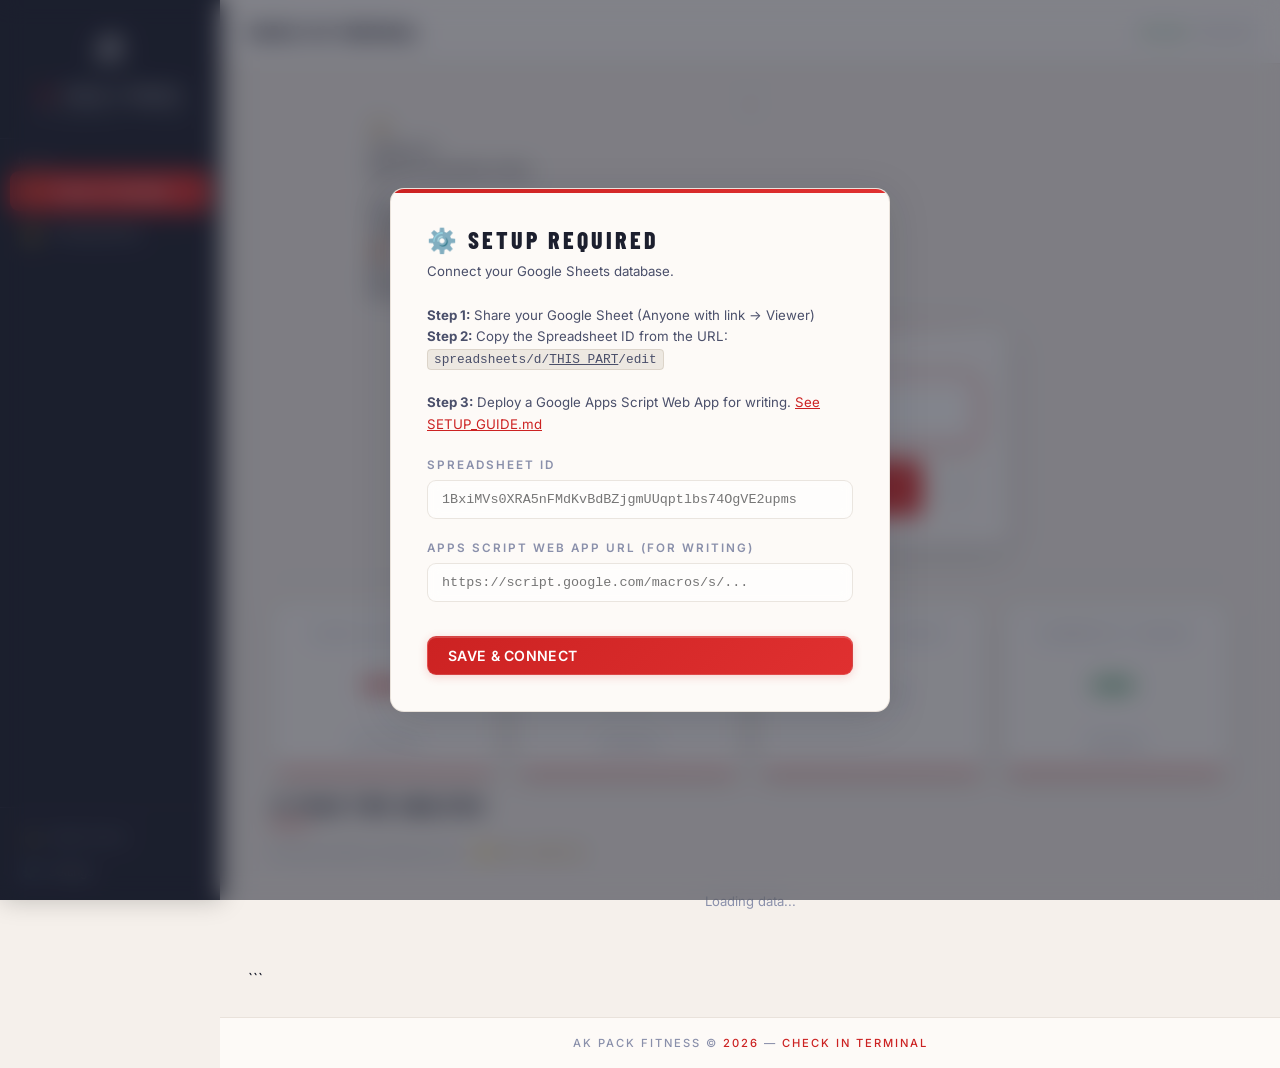
==== index.html @ e92b6dd5 "Update print statement from 'Hello' to 'Goodbye'" ====
<!DOCTYPE html>

<html lang="en">
<head>
  <meta charset="UTF-8"/>
  <meta name="viewport" content="width=device-width, initial-scale=1.0"/>
  <title>AK Pack Fitness — Check In</title>
  <link rel="stylesheet" href="style.css"/>
  <style>
    .terminal-wrap { display:flex; flex-direction:column; align-items:center; padding:8px 0 40px; }
    .input-card {
      background:var(--surface); border:1px solid var(--border);
      border-radius:14px; padding:28px 32px; width:100%; max-width:520px;
      box-shadow:var(--shadow-md); position:relative; overflow:hidden;
    }
    .input-card::before {
      content:''; position:absolute; top:0; left:0; right:0; height:2px;
      background:linear-gradient(90deg,var(--rose),var(--rose-bright),transparent);
    }
    .action-btn-wrap { display:flex; gap:10px; margin-top:16px; }
    /* Stats row */
    .stats-row { display:grid; grid-template-columns:repeat(auto-fit,minmax(160px,1fr)); gap:14px; width:100%; max-width:960px; margin-bottom:20px; }
    /* Graph section */
    .graph-section { width:100%; max-width:960px; }
    /* Countdown */
    .countdown-wrap { width:100%; max-width:520px; margin-top:12px; text-align:center; }
    .countdown-bar-track { height:3px; background:var(--surface-3); border-radius:99px; overflow:hidden; margin-top:6px; }
    .countdown-bar-fill { height:100%; background:linear-gradient(90deg,var(--rose),var(--rose-bright)); width:100%; transition:width 5s linear; border-radius:99px; }
  </style>
</head>
<body>

<!-- SIDEBAR -->

<aside class="sidebar">
  <div class="sidebar-logo" id="logoTapArea">
    <img src="logo.png" alt="AK Pack Fitness"/>
    <div class="sidebar-logo-name"><span>AK</span> PACK FITNESS</div>
    <div class="sidebar-logo-sub">ATTENDANCE SYSTEM</div>
  </div>
  <div class="sidebar-section">
    <div class="sidebar-section-label">Menu</div>
    <ul class="sidebar-nav">
      <li><a href="index.html" class="active"><span class="nav-icon">🏋️</span> Check In Terminal</a></li>
      <li id="navAdmin"   class="hidden"><a href="admin.html"><span class="nav-icon">📊</span> Attendance Monitor</a></li>
      <li id="navHistory" class="hidden"><a href="history.html"><span class="nav-icon">📋</span> History</a></li>
      <li><a href="workout.html"><span class="nav-icon">💪</span> Training Plans</a></li>
    </ul>
  </div>
  <div class="sidebar-footer">
    <button class="sidebar-footer-btn" onclick="openAdminLogin()"><span>🔒</span> Admin Access</button>
    <button class="sidebar-footer-btn" onclick="showConfigOverlay()"><span>⚙️</span> Settings</button>
  </div>
</aside>

<!-- ADMIN LOGIN OVERLAY -->

<div id="adminLoginOverlay" class="config-overlay hidden">
  <div class="config-box" style="max-width:380px">
    <div class="config-title">🔒 Admin Access</div>
    <p class="config-note">Enter the admin password to access monitor and history pages.</p>
    <input class="config-input" id="adminPasswordInput" type="password" placeholder="Enter password..."
      onkeydown="if(event.key==='Enter')checkAdminPassword()"/>
    <div id="adminLoginError" class="alert alert-danger hidden"><span class="alert-icon">✖</span> Incorrect password.</div>
    <div style="display:flex;gap:10px;margin-top:14px">
      <button class="btn btn-primary" style="flex:1" onclick="checkAdminPassword()">Enter</button>
      <button class="btn btn-secondary" onclick="closeAdminLogin()">Cancel</button>
    </div>
  </div>
</div>

<!-- MAIN -->

<div class="main-wrapper">
  <div class="topbar">
    <div class="topbar-title" id="topbarTitle">Check In Terminal</div>
    <div class="topbar-right">
      <span class="live-dot">LIVE</span>
      <span id="clockDisplay" style="font-size:0.8rem;color:var(--text-3);font-family:'DM Sans',sans-serif"></span>
    </div>
  </div>

  <main class="page-content">
    <div class="terminal-wrap">

```
  <!-- ── FLOATING CUBE BUTTONS ── -->
  <div class="cube-row" style="width:100%;max-width:760px">

    <!-- Check In Cube -->
    <div class="cube-btn active-checkin" id="cubeCheckin" onclick="setMode('checkin')">
      <span class="cube-btn-icon">🏋️</span>
      <div class="cube-btn-label">Check In</div>
      <div class="cube-btn-sub">Record member entry</div>
    </div>

    <!-- Live Count Cube -->
    <div class="cube-live">
      <div class="cube-live-number" id="liveCount">—</div>
      <div class="cube-live-label">Pack Inside</div>
      <div class="cube-live-sub" id="liveCountSub">Today's check-ins</div>
    </div>

    <!-- Exit Cube -->
    <div class="cube-btn" id="cubeExit" onclick="setMode('exit')">
      <span class="cube-btn-icon">🚪</span>
      <div class="cube-btn-label">Exit</div>
      <div class="cube-btn-sub">Record member exit</div>
    </div>

  </div>

  <!-- ── MEMBER ID INPUT ── -->
  <div class="input-card mt-24">
    <div class="form-group" style="margin-bottom:14px">
      <label class="form-label" id="inputLabel">Member ID — Check In</label>
      <input class="form-input" id="memberIdInput" type="text"
        placeholder="E.G. AK-001"
        autocomplete="off" autocorrect="off"
        autocapitalize="characters" spellcheck="false"/>
    </div>
    <div class="action-btn-wrap">
      <button class="btn btn-primary btn-block btn-lg" id="actionBtn">CHECK IN</button>
      <button class="btn btn-ghost" onclick="fullReset(true)" style="padding:12px 16px">✕</button>
    </div>
  </div>

  <!-- Loading -->
  <div id="loadingSpinner" class="hidden mt-16" style="width:100%;max-width:520px;text-align:center">
    <div class="spinner"></div>
    <p id="loadingText" style="font-size:0.78rem;color:var(--text-3);margin-top:4px;letter-spacing:2px;text-transform:uppercase">Searching...</p>
  </div>

  <!-- Messages -->
  <div id="terminalMessage" class="hidden" style="width:100%;max-width:520px;margin-top:12px"></div>

  <!-- Member result -->
  <div id="memberResult" class="hidden mt-16" style="width:100%;max-width:600px"></div>

  <!-- Countdown -->
  <div id="autoResetBar" class="countdown-wrap hidden">
    <p style="font-size:0.7rem;letter-spacing:2px;text-transform:uppercase;color:var(--text-3)">
      Resetting in <span id="countdownNum" style="font-weight:700;color:var(--text-2)">5</span>s ·
      <span style="text-decoration:underline;cursor:pointer;color:var(--rose-bright)" onclick="stopAutoReset()">Cancel</span>
    </p>
    <div class="countdown-bar-track"><div id="countdownBar" class="countdown-bar-fill"></div></div>
  </div>

  <!-- DIVIDER -->
  <div style="width:100%;max-width:960px;border-top:1px solid var(--border);margin:32px 0 24px"></div>

  <!-- ── TODAY'S STATS ROW ── -->
  <div class="stats-row">
    <div class="stat-counter">
      <div class="stat-counter-label">Check Ins Today</div>
      <div class="stat-counter-number" id="statCheckIns">—</div>
      <div class="stat-counter-sub">Total entries</div>
    </div>
    <div class="stat-counter">
      <div class="stat-counter-label">Exits Today</div>
      <div class="stat-counter-number" id="statExits" style="color:var(--blue);text-shadow:0 0 20px rgba(59,130,246,0.3)">—</div>
      <div class="stat-counter-sub">Total exits</div>
    </div>
    <div class="stat-counter">
      <div class="stat-counter-label">Peak Hour Today</div>
      <div class="stat-counter-number" id="statPeakHour" style="font-size:2rem;color:var(--yellow);text-shadow:0 0 20px rgba(245,158,11,0.3)">—</div>
      <div class="stat-counter-sub">Busiest time</div>
    </div>
    <div class="stat-counter">
      <div class="stat-counter-label">Currently Inside</div>
      <div class="stat-counter-number" id="statInside" style="color:var(--green);text-shadow:0 0 20px rgba(34,197,94,0.3)">—</div>
      <div class="stat-counter-sub">Estimated</div>
    </div>
  </div>

  <!-- ── PEAK TIME GRAPH ── -->
  <div class="graph-section">
    <div class="chart-container">
      <div class="chart-header">
        <div>
          <div class="section-title">⏱ Peak Time Analysis</div>
          <div class="section-divider"></div>
        </div>
        <div class="day-selector" id="daySelector"></div>
      </div>
      <div style="font-size:0.72rem;color:var(--text-3);margin-bottom:14px">
        Showing members inside per hour — <span style="color:var(--yellow)">🌟 Gold = peak hour</span>
      </div>
      <div class="chart-bars" id="chartBars">
        <div style="text-align:center;width:100%;padding:20px;color:var(--text-3);font-size:0.82rem">Loading data...</div>
      </div>
    </div>
  </div>

</div>
```

  </main>

  <footer class="site-footer">
    <p>AK PACK FITNESS © <span id="fyear"></span> — <span>CHECK IN TERMINAL</span></p>
  </footer>
</div>

<script src="script.js"></script>

<script>
document.getElementById('fyear').textContent = new Date().getFullYear();

// ── Clock ──
function updateClock() {
  document.getElementById('clockDisplay').textContent = nowTime();
}
setInterval(updateClock, 1000); updateClock();

// ── Mode ──
let currentMode = 'checkin';

function setMode(mode) {
  currentMode = mode;
  const ci = document.getElementById('cubeCheckin');
  const ex = document.getElementById('cubeExit');

  if (mode === 'checkin') {
    ci.className = 'cube-btn active-checkin';
    ex.className = 'cube-btn dimmed';
    document.getElementById('inputLabel').textContent  = 'Member ID — Check In';
    document.getElementById('actionBtn').textContent   = 'CHECK IN';
    document.getElementById('actionBtn').style.background = 'linear-gradient(135deg,var(--rose),var(--rose-bright))';
    document.getElementById('topbarTitle').textContent = 'Check In Terminal';
  } else {
    ex.className = 'cube-btn active-exit';
    ci.className = 'cube-btn dimmed';
    document.getElementById('inputLabel').textContent  = 'Member ID — Exit';
    document.getElementById('actionBtn').textContent   = '🚪 MARK EXIT';
    document.getElementById('actionBtn').style.background = 'linear-gradient(135deg,#3B0DAA,#6B3BF0)';
    document.getElementById('topbarTitle').textContent = 'Exit Terminal';
  }
  fullReset(false);
}

// ── Auto reset ──
let autoResetTimer=null, cdInterval=null;

function startAutoReset() {
  stopAutoReset();
  let secs=5;
  document.getElementById('autoResetBar').classList.remove('hidden');
  document.getElementById('countdownNum').textContent = secs;
  const bar = document.getElementById('countdownBar');
  bar.style.transition='none'; bar.style.width='100%';
  requestAnimationFrame(()=>requestAnimationFrame(()=>{
    bar.style.transition='width 5s linear'; bar.style.width='0%';
  }));
  cdInterval=setInterval(()=>{ secs--; document.getElementById('countdownNum').textContent=secs; },1000);
  autoResetTimer=setTimeout(()=>fullReset(true),5000);
}
function stopAutoReset() {
  clearTimeout(autoResetTimer); clearInterval(cdInterval);
  autoResetTimer=cdInterval=null;
  document.getElementById('autoResetBar').classList.add('hidden');
}
function fullReset(returnCheckin=true) {
  stopAutoReset(); clearResult();
  document.getElementById('memberIdInput').value='';
  document.getElementById('memberIdInput').focus();
  if (returnCheckin && currentMode!=='checkin') setMode('checkin');
}

// ── Exit handler ──
async function handleExitMember(rawId) {
  const id = rawId.trim();
  if (!id) { showTerminalMessage('Please enter a Member ID.','warning'); return; }
  showLoading(true);
  document.getElementById('loadingText').textContent='Recording exit...';
  clearResult();
  try {
    const row = await lookupMember(id);
    if (!row) { showLoading(false); showTerminalMessage(`Member ID "${id}" not found.`,'danger'); return; }
    const member = {
      memberID: row['MemberID']||row['Member ID']||id,
      name:     row['Name']||row['name']||'Unknown',
    };
    const exitTime = nowTime();
    try { await writeRow('Attendance',[today(),exitTime,member.memberID,member.name,'EXIT']); } catch(e){}
    showLoading(false);
    const el = document.getElementById('memberResult');
    el.innerHTML = `<div class="member-result">
      <div class="member-card" style="text-align:center">
        <div style="font-size:2.8rem;margin-bottom:10px">👋</div>
        <div class="member-card-name">${member.name.toUpperCase()}</div>
        <div class="member-card-id">ID: ${member.memberID}</div>
        <div style="display:inline-block;background:var(--blue-bg);border:1.5px solid var(--blue-border);border-radius:var(--radius-sm);padding:12px 28px;margin-bottom:14px">
          <div class="member-info-label">Exit Time</div>
          <div style="font-family:var(--font-display);font-size:2rem;letter-spacing:3px;color:var(--blue)">${exitTime}</div>
        </div>
        <div class="welcome-banner" style="background:var(--blue-bg);border-color:var(--blue-border)">
          <h2 style="color:var(--blue)">EXIT RECORDED — GREAT WORKOUT! 💪</h2>
        </div>
      </div>
    </div>`;
    el.classList.remove('hidden');
    startAutoReset();
    loadStats();
  } catch(err) {
    showLoading(false);
    showTerminalMessage(`Error: ${err.message}`,'danger');
  }
}

// ── Stats & Graph ──
let graphData = {}; // date -> hour -> count
let selectedDay = today();

async function loadStats() {
  try {
    const rows = await readSheet('Attendance');
    const todayStr = today();
    const todayRows = rows.filter(r=>(r['Date']||r['date']||'').trim()===todayStr);
    const checkIns = todayRows.filter(r=>(r['Status']||r['status']||'')!=='EXIT');
    const exits    = todayRows.filter(r=>(r['Status']||r['status']||'')==='EXIT');
    const inside   = Math.max(0, checkIns.length - exits.length);

    document.getElementById('liveCount').textContent    = checkIns.length;
    document.getElementById('liveCountSub').textContent = `Today's entries`;
    document.getElementById('statCheckIns').textContent = checkIns.length;
    document.getElementById('statExits').textContent    = exits.length;
    document.getElementById('statInside').textContent   = inside;

    // Build graph data for all dates
    graphData = {};
    rows.forEach(r => {
      const date   = (r['Date']||r['date']||'').trim();
      const timeStr= (r['Time']||r['time']||'').trim();
      const status = (r['Status']||r['status']||'').trim();
      if (!date || !timeStr) return;
      if (!graphData[date]) graphData[date]={};
      const hour = parseInt(timeStr.split(':')[0]);
      if (isNaN(hour)) return;
      if (!graphData[date][hour]) graphData[date][hour]=0;
      if (status !== 'EXIT') graphData[date][hour]++;
    });

    // Peak hour today
    const todayHours = graphData[todayStr]||{};
    const maxCount = Math.max(...Object.values(todayHours),0);
    const peakHour = Object.keys(todayHours).find(h=>todayHours[h]===maxCount);
    document.getElementById('statPeakHour').textContent = peakHour!=null ? `${peakHour}:00` : '—';

    buildDaySelector();
    renderGraph(selectedDay);
  } catch(e) { console.warn('Stats error:',e); }
}

function buildDaySelector() {
  const dates = Object.keys(graphData).sort().reverse().slice(0,7);
  if (!dates.includes(today())) dates.unshift(today());
  const uniqueDates = [...new Set(dates)].sort().reverse().slice(0,7);
  const sel = document.getElementById('daySelector');
  sel.innerHTML = uniqueDates.map(d => {
    const parts = d.split('/');
    const label = parts.length===3 ? `${parts[0]}/${parts[1]}` : d;
    return `<button class="day-pill ${d===selectedDay?'active':''}" onclick="selectDay('${d}')">${label}</button>`;
  }).join('');
}

function selectDay(date) {
  selectedDay = date;
  buildDaySelector();
  renderGraph(date);
}

function renderGraph(date) {
  const barsEl = document.getElementById('chartBars');
  const hours = graphData[date]||{};
  const allHours = Array.from({length:14},(_,i)=>i+6); // 6am-7pm
  const maxVal = Math.max(...allHours.map(h=>hours[h]||0),1);
  const peakVal= Math.max(...Object.values(hours),0);

  barsEl.innerHTML = allHours.map(h => {
    const val = hours[h]||0;
    const pct = Math.round((val/maxVal)*100);
    const isPeak = val===peakVal && val>0;
    const label = h<12?`${h}am`:h===12?'12pm':`${h-12}pm`;
    return `<div class="chart-bar-wrap">
      <div class="chart-bar-val">${val||''}</div>
      <div class="chart-bar ${isPeak?'peak':''}" style="height:${pct}%">
        <div class="chart-tooltip">${label}: ${val} member${val!==1?'s':''}</div>
        <div class="chart-bar-label">${label}</div>
      </div>
    </div>`;
  }).join('');
}

// ── Admin login ──
const ADMIN_PASSWORD='akpack2025';
let logoTaps=0, logoTimer;
document.getElementById('logoTapArea').addEventListener('click',()=>{
  logoTaps++; clearTimeout(logoTimer);
  logoTimer=setTimeout(()=>logoTaps=0,3000);
  if(logoTaps>=5){logoTaps=0;openAdminLogin();}
});
function openAdminLogin(){
  document.getElementById('adminLoginOverlay').classList.remove('hidden');
  document.getElementById('adminPasswordInput').value='';
  document.getElementById('adminLoginError').classList.add('hidden');
  setTimeout(()=>document.getElementById('adminPasswordInput').focus(),100);
}
function closeAdminLogin(){ document.getElementById('adminLoginOverlay').classList.add('hidden'); }
function checkAdminPassword(){
  if(document.getElementById('adminPasswordInput').value===ADMIN_PASSWORD){
    closeAdminLogin();
    document.getElementById('navAdmin').classList.remove('hidden');
    document.getElementById('navHistory').classList.remove('hidden');
    const ov=document.createElement('div');
    ov.className='config-overlay'; ov.id='adminMenuOverlay';
    ov.innerHTML=`<div class="config-box" style="max-width:360px">
      <div class="config-title" style="margin-bottom:18px">🐺 Admin Panel</div>
      <a href="admin.html" class="btn btn-primary btn-block" style="display:flex;text-decoration:none;margin-bottom:8px;padding:13px">📊 Attendance Monitor</a>
      <a href="history.html" class="btn btn-secondary btn-block" style="display:flex;text-decoration:none;margin-bottom:18px;padding:13px">📋 Attendance History</a>
      <button class="btn btn-ghost btn-block" onclick="document.getElementById('adminMenuOverlay').remove()">Close</button>
    </div>`;
    document.body.appendChild(ov);
  } else {
    document.getElementById('adminLoginError').classList.remove('hidden');
    document.getElementById('adminPasswordInput').value='';
    document.getElementById('adminPasswordInput').focus();
  }
}

// ── Init ──
document.addEventListener('DOMContentLoaded',()=>{
  if(!requireConfig()) return;
  const inp=document.getElementById('memberIdInput');
  inp.addEventListener('focus',stopAutoReset);
  inp.addEventListener('input',stopAutoReset);
  inp.addEventListener('keydown',e=>{if(e.key==='Enter')document.getElementById('actionBtn').click();});
  document.getElementById('actionBtn').addEventListener('click',()=>{
    if(!requireConfig()) return;
    const val=document.getElementById('memberIdInput').value;
    currentMode==='checkin'?handleCheckIn(val):handleExitMember(val);
  });
  document.getElementById('adminPasswordInput')?.addEventListener('keydown',e=>{if(e.key==='Enter')checkAdminPassword();});
  setTimeout(()=>inp.focus(),150);
  loadStats();
  setInterval(loadStats, 30000);
});
</script>

</body>
</html>
---- style.css ----
/* AK PACK FITNESS - PREMIUM v3.0 */
@import url('https://fonts.googleapis.com/css2?family=Bebas+Neue&family=Inter:wght@300;400;500;600;700&family=Barlow+Condensed:wght@600;700;800&display=swap');

:root {
  --rose: #CC2222;
  --rose-bright: #E03030;
  --rose-glow: rgba(204,34,34,0.18);
  --rose-glow-md: rgba(204,34,34,0.32);
  --rose-pale: #FDECEA;
  --bg: #F5F0EB;
  --bg-2: #EDE8E1;
  --bg-3: #E4DDD4;
  --surface: #FDFAF7;
  --surface-2: #F8F3EE;
  --navy: #1C1F2E;
  --navy-2: #242838;
  --navy-text: rgba(255,255,255,0.50);
  --navy-text-hov: rgba(255,255,255,0.92);
  --text: #1C1F2E;
  --text-2: #4A4F6A;
  --text-3: #8A90AB;
  --border: rgba(160,140,120,0.22);
  --border-md: rgba(160,140,120,0.40);
  --glass: rgba(255,255,255,0.62);
  --glass-hover: rgba(255,255,255,0.90);
  --glass-border: rgba(255,255,255,0.78);
  --green: #1E8449;
  --green-bg: #EAFAF1;
  --green-border: #A9DFBF;
  --yellow: #B7770D;
  --yellow-bg: #FEF9E7;
  --yellow-border: #FAD7A0;
  --red-status: #C0392B;
  --red-bg: #FDEDEC;
  --red-border: #F1948A;
  --blue: #1A6FA8;
  --blue-bg: #EBF5FB;
  --blue-border: #AED6F1;
  --pastel-blue: #D4E8F5;
  --pastel-green: #D4EFE1;
  --pastel-orange: #FAEBD4;
  --pastel-purple: #E8D8EF;
  --pastel-pink: #FAD8D6;
  --pastel-teal: #CBF0E8;
  --font-display: 'Bebas Neue', sans-serif;
  --font-heading: 'Barlow Condensed', sans-serif;
  --font-body: 'Inter', sans-serif;
  --sidebar-width: 220px;
  --topbar-height: 64px;
  --radius: 14px;
  --radius-sm: 9px;
  --shadow: 0 2px 8px rgba(28,31,46,0.07), 0 8px 24px rgba(28,31,46,0.05);
  --shadow-md: 0 4px 20px rgba(28,31,46,0.11), 0 12px 32px rgba(28,31,46,0.07);
  --shadow-lg: 0 8px 40px rgba(28,31,46,0.15);
}

*, *::before, *::after { margin:0; padding:0; box-sizing:border-box; }
html { scroll-behavior:smooth; }
body {
  background: var(--bg);
  color: var(--text);
  font-family: var(--font-body);
  min-height: 100vh;
  display: flex;
  -webkit-font-smoothing: antialiased;
}
::-webkit-scrollbar { width:5px; }
::-webkit-scrollbar-track { background:transparent; }
::-webkit-scrollbar-thumb { background:var(--bg-3); border-radius:99px; }

/* === SIDEBAR === */
.sidebar {
  width: var(--sidebar-width);
  min-height: 100vh;
  background: var(--navy);
  display: flex;
  flex-direction: column;
  position: fixed;
  top:0; left:0; bottom:0;
  z-index: 200;
  box-shadow: 2px 0 24px rgba(0,0,0,0.22);
}
.sidebar-logo {
  padding: 22px 16px 18px;
  border-bottom: 1px solid rgba(255,255,255,0.07);
  display: flex;
  flex-direction: column;
  align-items: center;
  gap: 8px;
}
.sidebar-logo img {
  width: 58px; height: 58px;
  object-fit: contain;
  filter: brightness(10);
}
.sidebar-logo-name {
  font-family: var(--font-display);
  font-size: 1.05rem;
  letter-spacing: 4px;
  color: #fff;
  text-align: center;
  line-height: 1;
}
.sidebar-logo-name span { color: var(--rose-bright); }
.sidebar-logo-sub {
  font-size: 0.58rem;
  letter-spacing: 3px;
  text-transform: uppercase;
  color: var(--navy-text);
  text-align: center;
  margin-top: -4px;
}
.sidebar-section { padding: 16px 10px 0; flex: 1; }
.sidebar-section-label {
  font-size: 0.58rem; font-weight: 700;
  letter-spacing: 3px; text-transform: uppercase;
  color: var(--navy-text); padding: 0 8px;
  margin-bottom: 5px; opacity: 0.45;
}
.sidebar-nav { list-style:none; display:flex; flex-direction:column; gap:2px; }
.sidebar-nav a {
  display: flex; align-items: center; gap: 10px;
  padding: 10px 12px; border-radius: var(--radius-sm);
  text-decoration: none; font-size: 0.83rem; font-weight: 500;
  color: var(--navy-text); transition: all 0.2s ease;
}
.sidebar-nav a:hover { background: rgba(255,255,255,0.07); color: var(--navy-text-hov); }
.sidebar-nav a.active {
  background: linear-gradient(135deg, var(--rose), var(--rose-bright));
  color: #fff; font-weight: 600;
  box-shadow: 0 4px 14px var(--rose-glow-md);
}
.nav-icon { font-size:1rem; width:20px; text-align:center; flex-shrink:0; }
.sidebar-footer {
  padding: 12px 10px;
  border-top: 1px solid rgba(255,255,255,0.07);
  display: flex; flex-direction: column; gap: 2px;
}
.sidebar-footer-btn {
  display: flex; align-items: center; gap: 10px;
  padding: 9px 12px; border-radius: var(--radius-sm);
  font-size: 0.79rem; font-weight: 500;
  color: var(--navy-text); cursor: pointer;
  background: none; border: none; width: 100%;
  transition: all 0.2s; text-align: left;
}
.sidebar-footer-btn:hover { background: rgba(255,255,255,0.07); color: var(--navy-text-hov); }

/* === MAIN LAYOUT === */
.main-wrapper {
  margin-left: var(--sidebar-width);
  flex: 1; display: flex; flex-direction: column; min-height: 100vh;
}
.topbar {
  height: var(--topbar-height);
  background: var(--surface);
  border-bottom: 1px solid var(--border);
  display: flex; align-items: center; justify-content: space-between;
  padding: 0 28px; position: sticky; top:0; z-index:100;
  box-shadow: 0 2px 12px rgba(28,31,46,0.05);
}
.topbar-title {
  font-family: var(--font-heading); font-size: 1.2rem;
  font-weight: 800; letter-spacing: 2px; text-transform: uppercase; color: var(--text);
}
.topbar-right { display:flex; align-items:center; gap:10px; }
.topbar-badge {
  background: linear-gradient(135deg, var(--rose), var(--rose-bright));
  color: #fff; font-size: 0.7rem; font-weight: 700;
  padding: 4px 12px; border-radius: 99px; letter-spacing: 1px;
  box-shadow: 0 2px 8px var(--rose-glow-md);
}
.page-content { flex:1; padding:28px; animation:pageIn 0.35s ease; }
@keyframes pageIn { from{opacity:0;transform:translateY(14px)} to{opacity:1;transform:translateY(0)} }

/* === CARDS === */
.card {
  background: var(--surface); border: 1px solid var(--border);
  border-radius: var(--radius); padding: 24px; box-shadow: var(--shadow);
}
.stat-card {
  background: var(--surface); border: 1px solid var(--border);
  border-radius: var(--radius); padding: 22px 24px; box-shadow: var(--shadow);
  display: flex; flex-direction: column; gap: 6px;
  transition: box-shadow 0.2s, transform 0.2s;
}
.stat-card:hover { box-shadow: var(--shadow-md); transform: translateY(-2px); }
.stat-card-label { font-size:0.7rem; font-weight:600; letter-spacing:2px; text-transform:uppercase; color:var(--text-3); }
.stat-card-value { font-family:var(--font-display); font-size:2.8rem; letter-spacing:2px; color:var(--rose); line-height:1; }
.stat-card-sub { font-size:0.76rem; color:var(--text-3); }

/* === ATTENDANCE PASTEL CARDS === */
.attendance-grid {
  display: grid;
  grid-template-columns: repeat(auto-fill, minmax(230px,1fr));
  gap: 14px;
}
.att-card {
  border-radius: var(--radius); padding: 16px 18px; cursor: pointer;
  border: 1.5px solid transparent; transition: all 0.22s ease;
}
.attendance-grid:hover .att-card { opacity:0.60; transform:scale(0.98); }
.attendance-grid:hover .att-card:hover {
  opacity:1; transform:translateY(-4px) scale(1.02); box-shadow:var(--shadow-md);
}
.att-card:nth-child(6n+1){background:var(--pastel-blue);  border-color:#B8D8EE;}
.att-card:nth-child(6n+2){background:var(--pastel-green); border-color:#A8DFBE;}
.att-card:nth-child(6n+3){background:var(--pastel-orange);border-color:#F0D0A8;}
.att-card:nth-child(6n+4){background:var(--pastel-purple);border-color:#D4BADF;}
.att-card:nth-child(6n+5){background:var(--pastel-pink);  border-color:#F0B8B4;}
.att-card:nth-child(6n+6){background:var(--pastel-teal);  border-color:#9EE0D0;}
.att-card-time{font-size:0.7rem;font-weight:600;color:var(--text-2);margin-bottom:6px;display:flex;align-items:center;gap:5px;}
.att-card-name{font-family:var(--font-heading);font-size:1.1rem;font-weight:700;letter-spacing:1px;color:var(--text);margin-bottom:3px;}
.att-card-id{font-size:0.74rem;color:var(--text-2);font-family:'Courier New',monospace;margin-bottom:10px;}
.att-card-footer{display:flex;align-items:center;justify-content:space-between;}

/* === MODAL === */
.modal-overlay {
  position:fixed; inset:0; background:rgba(28,31,46,0.55);
  backdrop-filter:blur(10px); z-index:500;
  display:flex; align-items:center; justify-content:center; padding:20px;
  animation:fadeOverlay 0.2s ease;
}
@keyframes fadeOverlay{from{opacity:0}to{opacity:1}}
.modal-box {
  background:var(--surface); border-radius:var(--radius);
  box-shadow:var(--shadow-lg); width:100%; max-width:520px;
  overflow:hidden; border:1px solid var(--border);
  animation:slideModal 0.28s cubic-bezier(0.34,1.4,0.64,1);
}
@keyframes slideModal{
  from{opacity:0;transform:translateY(24px) scale(0.96)}
  to{opacity:1;transform:translateY(0) scale(1)}
}
.modal-header {
  padding:20px 24px 16px; border-bottom:1px solid var(--border);
  display:flex; align-items:center; justify-content:space-between;
  background:linear-gradient(135deg,var(--surface),var(--surface-2));
}
.modal-title{font-family:var(--font-heading);font-size:1.15rem;font-weight:800;letter-spacing:2px;text-transform:uppercase;color:var(--text);}
.modal-close{width:32px;height:32px;border-radius:50%;border:none;background:var(--bg-2);color:var(--text-2);font-size:1rem;cursor:pointer;display:flex;align-items:center;justify-content:center;transition:all 0.18s;}
.modal-close:hover{background:var(--rose-pale);color:var(--rose);transform:rotate(90deg);}
.modal-body{padding:24px;}
.modal-member-name{font-family:var(--font-display);font-size:2.2rem;letter-spacing:3px;color:var(--text);margin-bottom:4px;}
.modal-member-id{font-family:'Courier New',monospace;font-size:0.85rem;color:var(--rose);margin-bottom:20px;}
.modal-info-grid{display:grid;grid-template-columns:1fr 1fr;gap:14px;margin-bottom:20px;}
.modal-info-label{font-size:0.66rem;font-weight:600;letter-spacing:2px;text-transform:uppercase;color:var(--text-3);margin-bottom:3px;}
.modal-info-value{font-size:0.93rem;font-weight:600;color:var(--text);}
.modal-footer{padding:14px 24px;border-top:1px solid var(--border);background:var(--surface-2);display:flex;justify-content:flex-end;gap:8px;}

/* === PREMIUM GLASS BUTTONS === */
.btn {
  font-family: var(--font-body); font-size: 0.88rem; font-weight: 600;
  border: none; border-radius: var(--radius-sm); padding: 10px 20px;
  cursor: pointer; transition: all 0.22s cubic-bezier(0.34,1.2,0.64,1);
  display: inline-flex; align-items: center; gap: 6px;
  position: relative; overflow: hidden; letter-spacing: 0.3px;
}
/* Shimmer sweep */
.btn::after {
  content:''; position:absolute; top:0; left:-120%; width:55%; height:100%;
  background:linear-gradient(90deg,transparent,rgba(255,255,255,0.30),transparent);
  transform:skewX(-20deg); transition:left 0.5s ease; pointer-events:none;
}
.btn:hover::after { left:160%; }

.btn-primary {
  background: linear-gradient(135deg, var(--rose), var(--rose-bright));
  color: #fff;
  box-shadow: 0 2px 10px var(--rose-glow), 0 1px 0 rgba(255,255,255,0.18) inset;
  border: 1px solid rgba(255,255,255,0.15);
}
.btn-primary:hover {
  box-shadow: 0 6px 24px var(--rose-glow-md), 0 1px 0 rgba(255,255,255,0.22) inset;
  transform: translateY(-2px) scale(1.01);
}
.btn-primary:active { transform:translateY(0) scale(0.99); }

.btn-secondary {
  background: var(--glass); color: var(--text-2);
  border: 1px solid var(--glass-border);
  box-shadow: 0 2px 8px rgba(28,31,46,0.07), 0 1px 0 rgba(255,255,255,0.85) inset;
  backdrop-filter: blur(8px);
}
.btn-secondary:hover {
  background: var(--glass-hover); color: var(--text);
  box-shadow: 0 6px 20px rgba(28,31,46,0.11), 0 1px 0 rgba(255,255,255,0.95) inset;
  transform: translateY(-2px);
}
.btn-ghost { background:transparent; color:var(--text-3); border:1px solid var(--border-md); }
.btn-ghost:hover { background:var(--bg-2); color:var(--text); }
.btn-danger {
  background: linear-gradient(135deg,#B03020,#D03828); color:#fff;
  box-shadow:0 2px 10px rgba(192,57,43,0.25);
}
.btn-danger:hover { box-shadow:0 6px 20px rgba(192,57,43,0.38); transform:translateY(-2px); }

.btn-block { width:100%; justify-content:center; }
.btn-lg { font-family:var(--font-heading); font-size:1.15rem; font-weight:700; letter-spacing:4px; text-transform:uppercase; padding:16px 32px; }
.btn-xl { font-family:var(--font-heading); font-size:1.45rem; font-weight:700; letter-spacing:5px; text-transform:uppercase; padding:20px 44px; }

/* Sibling dimming */
.btn-group { display:flex; gap:10px; flex-wrap:wrap; }
.btn-group:hover .btn { opacity:0.45; filter:saturate(0.4); }
.btn-group:hover .btn:hover { opacity:1; filter:saturate(1); }

/* === FORM INPUTS === */
.form-group { margin-bottom:18px; }
.form-label { display:block; font-size:0.73rem; font-weight:600; letter-spacing:2px; text-transform:uppercase; color:var(--text-3); margin-bottom:8px; }
.form-input {
  width:100%; background:var(--glass); border:1.5px solid var(--border-md);
  border-radius:var(--radius-sm); color:var(--text);
  font-family:var(--font-heading); font-size:1.6rem; font-weight:700;
  letter-spacing:6px; padding:18px 20px; outline:none;
  text-transform:uppercase; backdrop-filter:blur(8px);
  box-shadow:0 2px 6px rgba(28,31,46,0.05),0 1px 0 rgba(255,255,255,0.8) inset;
  transition:all 0.22s;
}
.form-input::placeholder { color:var(--text-3); font-size:1.1rem; letter-spacing:4px; font-weight:400; }
.form-input:focus {
  border-color:var(--rose); background:rgba(255,255,255,0.88);
  box-shadow:0 0 0 3px var(--rose-glow),0 4px 16px var(--rose-glow),0 1px 0 rgba(255,255,255,0.9) inset;
}
.form-input-sm {
  width:100%; background:var(--glass); border:1.5px solid var(--border);
  border-radius:var(--radius-sm); color:var(--text); font-family:var(--font-body);
  font-size:0.88rem; padding:10px 14px; outline:none; transition:all 0.2s;
  backdrop-filter:blur(6px);
}
.form-input-sm:focus { border-color:var(--rose); box-shadow:0 0 0 2px var(--rose-glow); background:rgba(255,255,255,0.88); }
select.form-input-sm { cursor:pointer; }

/* === STATUS PILLS === */
.pill { display:inline-flex; align-items:center; gap:5px; font-size:0.7rem; font-weight:600; letter-spacing:1px; text-transform:uppercase; padding:4px 10px; border-radius:99px; }
.pill::before { content:''; width:6px; height:6px; border-radius:50%; flex-shrink:0; }
.pill-active  { background:var(--green-bg);  color:var(--green);      border:1px solid var(--green-border); }
.pill-active::before  { background:var(--green); animation:dotPulse 2s infinite; }
.pill-warning { background:var(--yellow-bg); color:var(--yellow);     border:1px solid var(--yellow-border); }
.pill-warning::before { background:var(--yellow); }
.pill-expired { background:var(--red-bg);    color:var(--red-status); border:1px solid var(--red-border); }
.pill-expired::before { background:var(--red-status); }
.pill-exit    { background:var(--blue-bg);   color:var(--blue);       border:1px solid var(--blue-border); }
.pill-exit::before    { background:var(--blue); }
@keyframes dotPulse { 0%,100%{opacity:1} 50%{opacity:0.35} }

/* === ALERTS === */
.alert { border-radius:var(--radius-sm); padding:13px 16px; margin:13px 0; font-size:0.87rem; font-weight:500; display:flex; align-items:center; gap:10px; animation:slideDown 0.25s ease; }
.alert-icon { font-size:1.1rem; flex-shrink:0; }
.alert-success { background:var(--green-bg);  color:var(--green);      border:1px solid var(--green-border); }
.alert-warning { background:var(--yellow-bg); color:var(--yellow);     border:1px solid var(--yellow-border); }
.alert-danger  { background:var(--red-bg);    color:var(--red-status); border:1px solid var(--red-border); }
.alert-info    { background:var(--blue-bg);   color:var(--blue);       border:1px solid var(--blue-border); }
@keyframes slideDown { from{opacity:0;transform:translateY(-8px)} to{opacity:1;transform:translateY(0)} }

/* === MEMBER CARD === */
.member-result { animation:fadeInUp 0.38s cubic-bezier(0.34,1.2,0.64,1); }
@keyframes fadeInUp { from{opacity:0;transform:translateY(18px)} to{opacity:1;transform:translateY(0)} }
.member-card {
  background:linear-gradient(145deg,var(--surface),var(--surface-2));
  border:1.5px solid var(--border); border-radius:var(--radius);
  padding:28px 32px; box-shadow:var(--shadow-md); position:relative; overflow:hidden;
}
.member-card::after { content:''; position:absolute; top:0; left:0; right:0; height:4px; border-radius:var(--radius) var(--radius) 0 0; }
.member-card.status-active  { border-color:var(--green-border); }
.member-card.status-active::after  { background:linear-gradient(90deg,var(--green),#86EFAC); }
.member-card.status-warning { border-color:var(--yellow-border); }
.member-card.status-warning::after { background:linear-gradient(90deg,var(--yellow),#FDE68A); }
.member-card.status-expired { border-color:var(--red-border); }
.member-card.status-expired::after { background:linear-gradient(90deg,var(--rose),#FCA5A5); }
.member-card-name { font-family:var(--font-display); font-size:clamp(2rem,5vw,3rem); letter-spacing:3px; color:var(--text); line-height:1; margin-bottom:4px; }
.member-card-id { font-family:'Courier New',monospace; font-size:0.84rem; color:var(--rose); letter-spacing:2px; margin-bottom:20px; }
.member-info-grid { display:grid; grid-template-columns:repeat(auto-fit,minmax(150px,1fr)); gap:14px; margin:16px 0; }
.member-info-label { font-size:0.66rem; font-weight:600; letter-spacing:2px; text-transform:uppercase; color:var(--text-3); margin-bottom:3px; }
.member-info-value { font-size:0.93rem; font-weight:600; color:var(--text); }
.days-remaining { font-family:var(--font-display); font-size:2.5rem; line-height:1; }
.days-remaining.green  { color:var(--green); }
.days-remaining.yellow { color:var(--yellow); }
.days-remaining.red    { color:var(--red-status); }
.welcome-banner { text-align:center; padding:16px 20px; margin-top:16px; background:var(--green-bg); border:1.5px solid var(--green-border); border-radius:var(--radius-sm); animation:bannerPop 0.45s cubic-bezier(0.34,1.56,0.64,1); }
.welcome-banner h2 { font-family:var(--font-heading); font-size:clamp(1rem,3vw,1.5rem); font-weight:800; letter-spacing:4px; color:var(--green); text-transform:uppercase; }
@keyframes bannerPop { 0%{opacity:0;transform:scale(0.92)} 60%{transform:scale(1.03)} 100%{opacity:1;transform:scale(1)} }

/* === WORKOUT SCHEDULE TABLE === */
.workout-table-wrap { overflow-x:auto; border-radius:var(--radius-sm); border:1px solid var(--border); }
.workout-table { width:100%; border-collapse:collapse; font-size:0.88rem; }
.workout-table thead tr { background:linear-gradient(135deg,var(--navy),var(--navy-2)); }
.workout-table th {
  padding:14px 16px; text-align:left;
  font-family:var(--font-heading); font-size:0.78rem; font-weight:700;
  letter-spacing:3px; text-transform:uppercase; color:rgba(255,255,255,0.75);
  border-bottom:2px solid var(--rose); white-space:nowrap;
}
.workout-table td { padding:13px 16px; border-bottom:1px solid var(--border); color:var(--text-2); vertical-align:middle; }
.workout-table tr:last-child td { border-bottom:none; }
.workout-table tbody tr { transition:background 0.18s; }
.workout-table tbody tr:hover td { background:var(--bg-2); color:var(--text); }
.workout-table .day-cell { font-family:var(--font-heading); font-size:1rem; font-weight:700; letter-spacing:1px; color:var(--text); }
.workout-table .exercise-cell { font-weight:600; color:var(--text); }
.workout-table .sets-cell { font-family:var(--font-heading); font-size:1rem; font-weight:700; color:var(--rose); letter-spacing:1px; text-align:center; }
.workout-table .muscle-pill { display:inline-block; padding:3px 9px; border-radius:99px; font-size:0.68rem; font-weight:600; letter-spacing:1px; text-transform:uppercase; background:var(--blue-bg); color:var(--blue); border:1px solid var(--blue-border); }
.workout-table .notes-cell { font-size:0.82rem; color:var(--text-3); font-style:italic; }
.day-header-row td { background:linear-gradient(90deg,var(--rose-pale),transparent); font-family:var(--font-heading); font-size:0.95rem; font-weight:800; letter-spacing:3px; text-transform:uppercase; color:var(--rose); padding:10px 16px; border-bottom:1px solid var(--red-border); }
.plan-badge { display:inline-flex; align-items:center; gap:6px; padding:6px 14px; border-radius:99px; font-family:var(--font-heading); font-size:0.82rem; font-weight:700; letter-spacing:2px; text-transform:uppercase; }
.plan-beginner    { background:#D4EFE1; color:#1E8449; border:1px solid #A9DFBF; }
.plan-intermediate{ background:#FEF9E7; color:#B7770D; border:1px solid #FAD7A0; }
.plan-advanced    { background:#FDEDEC; color:#C0392B; border:1px solid #F1948A; }
.plan-custom      { background:var(--blue-bg); color:var(--blue); border:1px solid var(--blue-border); }

/* === STAT COUNTER === */
.stat-counter { background:var(--surface); border:1px solid var(--border); border-radius:var(--radius); padding:24px; box-shadow:var(--shadow); text-align:center; position:relative; overflow:hidden; }
.stat-counter::after { content:''; position:absolute; bottom:0; left:0; right:0; height:3px; background:linear-gradient(90deg,var(--rose),var(--rose-bright)); border-radius:0 0 var(--radius) var(--radius); }
.stat-counter-label { font-size:0.7rem; font-weight:600; letter-spacing:3px; text-transform:uppercase; color:var(--text-3); margin-bottom:8px; }
.stat-counter-number { font-family:var(--font-display); font-size:clamp(3rem,8vw,5rem); letter-spacing:4px; color:var(--rose); line-height:1; }
.stat-counter-sub { font-size:0.74rem; color:var(--text-3); margin-top:6px; }

/* === SEARCH BAR === */
.search-bar { display:flex; gap:10px; margin-bottom:20px; flex-wrap:wrap; }
.search-bar input, .search-bar select { background:var(--glass); border:1.5px solid var(--border); border-radius:var(--radius-sm); color:var(--text); font-family:var(--font-body); font-size:0.87rem; padding:9px 14px; outline:none; transition:all 0.2s; flex:1; min-width:140px; backdrop-filter:blur(6px); }
.search-bar input:focus, .search-bar select:focus { border-color:var(--rose); box-shadow:0 0 0 2px var(--rose-glow); background:rgba(255,255,255,0.88); }

/* === SECTION TITLE === */
.section-title { font-family:var(--font-heading); font-size:1.25rem; font-weight:800; letter-spacing:2px; text-transform:uppercase; color:var(--text); margin-bottom:4px; }
.section-divider { width:40px; height:3px; background:linear-gradient(90deg,var(--rose),var(--rose-bright)); border-radius:99px; margin-bottom:20px; }

/* === LIVE DOT / SPINNER === */
.live-dot { display:inline-flex; align-items:center; gap:6px; font-size:0.68rem; font-weight:700; letter-spacing:2px; text-transform:uppercase; color:var(--green); }
.live-dot::before { content:''; width:7px; height:7px; background:var(--green); border-radius:50%; animation:livePulse 1.5s ease infinite; }
@keyframes livePulse { 0%,100%{box-shadow:0 0 0 0 rgba(30,132,73,0.5)} 50%{box-shadow:0 0 0 5px rgba(30,132,73,0)} }
.spinner { width:36px; height:36px; border:3px solid var(--border); border-top-color:var(--rose); border-radius:50%; animation:spin 0.75s linear infinite; margin:20px auto; }
@keyframes spin { to{transform:rotate(360deg)} }

/* === CONFIG OVERLAY === */
.config-overlay { position:fixed; inset:0; background:rgba(28,31,46,0.55); backdrop-filter:blur(12px); z-index:999; display:flex; align-items:center; justify-content:center; padding:20px; }
.config-box { background:var(--surface); border:1px solid var(--border); border-radius:var(--radius); box-shadow:var(--shadow-lg); padding:36px; max-width:500px; width:100%; position:relative; overflow:hidden; }
.config-box::before { content:''; position:absolute; top:0; left:0; right:0; height:4px; background:linear-gradient(90deg,var(--rose),var(--rose-bright)); }
.config-title { font-family:var(--font-heading); font-size:1.5rem; font-weight:800; letter-spacing:3px; text-transform:uppercase; color:var(--text); margin-bottom:6px; }
.config-note { font-size:0.83rem; color:var(--text-2); line-height:1.65; margin-bottom:22px; }
.config-note a { color:var(--rose); }
.config-note code { background:var(--bg-2); border:1px solid var(--border); border-radius:4px; padding:2px 6px; font-size:0.78rem; }
.config-input { width:100%; background:var(--glass); border:1.5px solid var(--border); border-radius:var(--radius-sm); color:var(--text); font-family:'Courier New',monospace; font-size:0.84rem; padding:11px 14px; outline:none; margin-bottom:10px; transition:all 0.2s; backdrop-filter:blur(6px); }
.config-input:focus { border-color:var(--rose); box-shadow:0 0 0 2px var(--rose-glow); background:rgba(255,255,255,0.9); }

/* === FOOTER / UTILITIES === */
.site-footer { text-align:center; padding:18px 28px; border-top:1px solid var(--border); background:var(--surface); margin-top:auto; }
.site-footer p { font-size:0.7rem; font-weight:500; letter-spacing:2px; text-transform:uppercase; color:var(--text-3); }
.site-footer span { color:var(--rose); }
.hidden       { display:none !important; }
.text-center  { text-align:center; }
.flex-between { display:flex; justify-content:space-between; align-items:center; flex-wrap:wrap; gap:12px; }
.mt-8{margin-top:8px;} .mt-16{margin-top:16px;} .mt-24{margin-top:24px;}
.mb-16{margin-bottom:16px;} .mb-24{margin-bottom:24px;}
.gap-8{gap:8px;} .gap-12{gap:12px;}

/* === RESPONSIVE === */
@media(max-width:1024px) {
  :root { --sidebar-width:185px; }
  .sidebar-logo-name { font-size:0.95rem; }
}
@media(max-width:900px) {
  :root { --sidebar-width:60px; }
  .sidebar-logo { padding:14px 0; align-items:center; }
  .sidebar-logo img { width:36px; height:36px; }
  .sidebar-logo-name, .sidebar-logo-sub, .sidebar-section-label { display:none; }
  .sidebar-nav a { padding:13px 0; justify-content:center; gap:0; border-radius:0; font-size:0; }
  .sidebar-nav a .nav-icon { font-size:1.25rem; width:auto; }
  .sidebar-footer { padding:10px 0; }
  .sidebar-footer-btn { justify-content:center; padding:10px 0; font-size:0; gap:0; }
  .sidebar-footer-btn span:first-child { font-size:1.1rem; }
  .main-wrapper { margin-left:var(--sidebar-width); }
  .page-content { padding:14px; }
  .topbar { padding:0 14px; }
  .attendance-grid { grid-template-columns:1fr 1fr; }
}
@media(max-width:480px) {
  .attendance-grid { grid-template-columns:1fr; }
  .modal-info-grid { grid-template-columns:1fr; }
  .stat-card-value { font-size:2rem; }
  .member-card { padding:18px; }
}
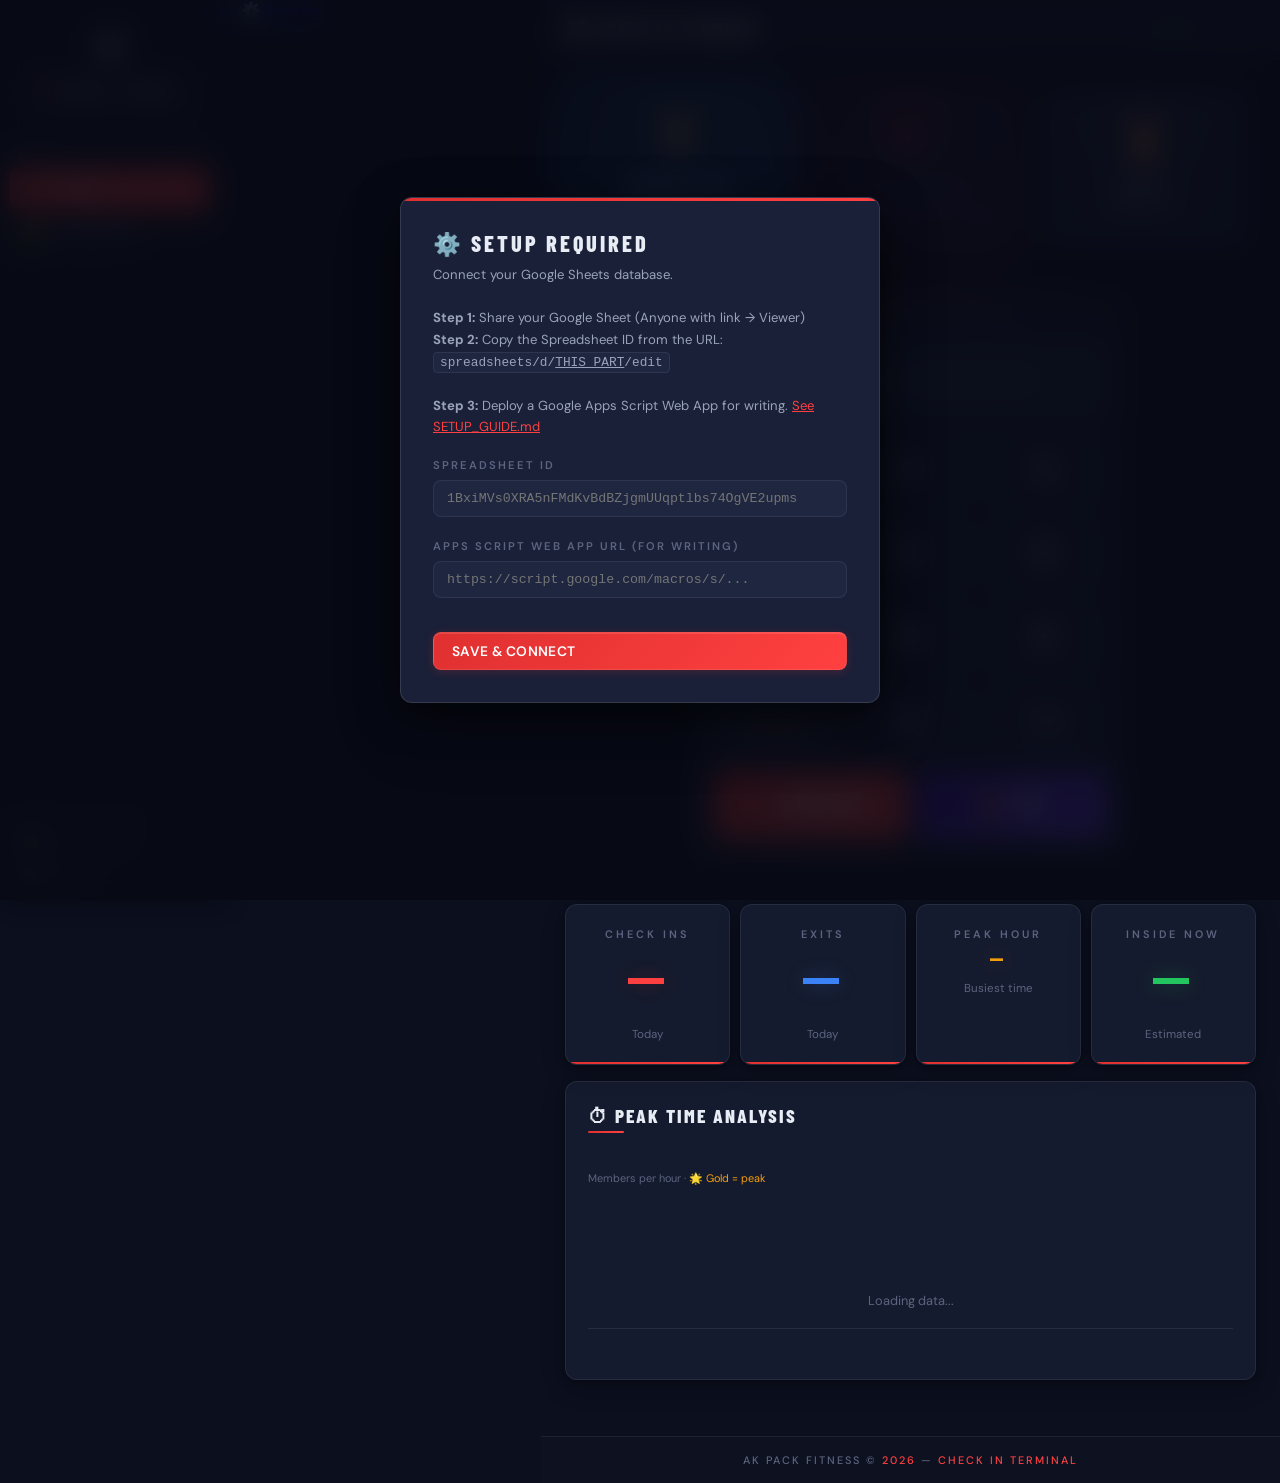
==== commit e1a659ef: "Update print statement from 'Hello' to 'Goodbye'" ====
--- a/index.html
+++ b/index.html
@@ -1,37 +1,100 @@
 <!DOCTYPE html>
-
 <html lang="en">
 <head>
   <meta charset="UTF-8"/>
-  <meta name="viewport" content="width=device-width, initial-scale=1.0"/>
+  <meta name="viewport" content="width=device-width, initial-scale=1.0, maximum-scale=1.0, user-scalable=no"/>
+  <meta name="mobile-web-app-capable" content="yes"/>
+  <meta name="apple-mobile-web-app-capable" content="yes"/>
+  <meta name="apple-mobile-web-app-status-bar-style" content="black-translucent"/>
   <title>AK Pack Fitness — Check In</title>
   <link rel="stylesheet" href="style.css"/>
   <style>
-    .terminal-wrap { display:flex; flex-direction:column; align-items:center; padding:8px 0 40px; }
-    .input-card {
-      background:var(--surface); border:1px solid var(--border);
-      border-radius:14px; padding:28px 32px; width:100%; max-width:520px;
-      box-shadow:var(--shadow-md); position:relative; overflow:hidden;
+    /* ── NUMBER PAD ── */
+    .numpad-display {
+      background: var(--surface-3);
+      border: 2px solid var(--border-md);
+      border-radius: var(--radius);
+      padding: 18px 20px;
+      font-family: var(--font-display);
+      font-size: 3rem;
+      letter-spacing: 8px;
+      color: var(--text);
+      text-align: center;
+      min-height: 80px;
+      display: flex;
+      align-items: center;
+      justify-content: center;
+      margin-bottom: 14px;
+      position: relative;
+      transition: border-color 0.2s;
+      word-break: break-all;
     }
-    .input-card::before {
-      content:''; position:absolute; top:0; left:0; right:0; height:2px;
-      background:linear-gradient(90deg,var(--rose),var(--rose-bright),transparent);
+    .numpad-display.active { border-color: var(--rose); box-shadow: 0 0 0 3px var(--rose-glow); }
+    .numpad-display-placeholder { color: var(--text-3); font-size: 1.2rem; letter-spacing: 3px; font-family: var(--font-body); font-weight: 400; }
+    .numpad-grid {
+      display: grid;
+      grid-template-columns: repeat(3, 1fr);
+      gap: 10px;
+      margin-bottom: 12px;
     }
-    .action-btn-wrap { display:flex; gap:10px; margin-top:16px; }
-    /* Stats row */
-    .stats-row { display:grid; grid-template-columns:repeat(auto-fit,minmax(160px,1fr)); gap:14px; width:100%; max-width:960px; margin-bottom:20px; }
-    /* Graph section */
+    .numpad-key {
+      background: var(--surface-2);
+      border: 1.5px solid var(--border-md);
+      border-radius: var(--radius);
+      color: var(--text);
+      font-family: var(--font-display);
+      font-size: 2rem;
+      letter-spacing: 1px;
+      padding: 20px 10px;
+      cursor: pointer;
+      text-align: center;
+      transition: all 0.15s cubic-bezier(0.34,1.4,0.64,1);
+      user-select: none;
+      -webkit-tap-highlight-color: transparent;
+      touch-action: manipulation;
+      line-height: 1;
+    }
+    .numpad-key:hover  { background: var(--surface-3); border-color: var(--border-lg); transform: scale(1.04); }
+    .numpad-key:active { transform: scale(0.93); background: var(--glass-hover); }
+    .numpad-key.key-clear  { background: var(--surface-3); color: var(--yellow); border-color: var(--yellow-border); font-size: 1.3rem; font-family: var(--font-heading); letter-spacing: 2px; }
+    .numpad-key.key-clear:hover  { background: var(--yellow-bg); }
+    .numpad-key.key-enter  { background: linear-gradient(135deg,var(--rose),var(--rose-bright)); color: #fff; border-color: transparent; box-shadow: 0 4px 18px var(--rose-glow-md); font-size: 1.5rem; }
+    .numpad-key.key-enter:hover  { box-shadow: 0 6px 28px var(--rose-glow-md); transform: scale(1.05); }
+    .numpad-key.key-exit   { background: linear-gradient(135deg,#3B0DAA,#6B3BF0); color: #fff; border-color: transparent; box-shadow: 0 4px 18px rgba(107,59,240,0.35); font-size: 1.5rem; }
+    .numpad-key.key-exit:hover   { box-shadow: 0 6px 28px rgba(107,59,240,0.5); transform: scale(1.05); }
+    .numpad-key.key-del { font-size: 1.5rem; color: var(--text-2); }
+
+    /* ── LAYOUT ── */
+    .terminal-wrap { display:flex; flex-direction:column; align-items:center; padding:4px 0 32px; }
+    .input-card { background:var(--surface); border:1px solid var(--border); border-radius:14px; padding:22px; width:100%; max-width:440px; box-shadow:var(--shadow-md); position:relative; overflow:hidden; }
+    .input-card::before { content:''; position:absolute; top:0; left:0; right:0; height:2px; background:linear-gradient(90deg,var(--rose),var(--rose-bright),transparent); }
+    .stats-row { display:grid; grid-template-columns:repeat(4,1fr); gap:10px; width:100%; max-width:960px; margin-bottom:16px; }
     .graph-section { width:100%; max-width:960px; }
-    /* Countdown */
-    .countdown-wrap { width:100%; max-width:520px; margin-top:12px; text-align:center; }
-    .countdown-bar-track { height:3px; background:var(--surface-3); border-radius:99px; overflow:hidden; margin-top:6px; }
+    .countdown-wrap { width:100%; max-width:440px; margin-top:10px; text-align:center; }
+    .countdown-bar-track { height:2px; background:var(--surface-3); border-radius:99px; overflow:hidden; margin-top:5px; }
     .countdown-bar-fill { height:100%; background:linear-gradient(90deg,var(--rose),var(--rose-bright)); width:100%; transition:width 5s linear; border-radius:99px; }
+    .mode-label { font-size:0.65rem; font-weight:700; letter-spacing:3px; text-transform:uppercase; color:var(--text-3); margin-bottom:10px; text-align:center; }
+
+    /* ── WELCOME BANNER ── */
+    .welcome-banner { text-align:center; padding:14px 16px; margin-top:13px; background:var(--green-bg); border:1.5px solid var(--green-border); border-radius:var(--radius-sm); animation:bannerPop 0.45s cubic-bezier(0.34,1.56,0.64,1); }
+    .welcome-wolf { font-size:2.4rem; margin-bottom:4px; }
+    .welcome-banner h2 { font-family:var(--font-heading); font-size:clamp(0.9rem,3vw,1.3rem); font-weight:800; letter-spacing:3px; color:var(--green); text-transform:uppercase; margin-bottom:5px; }
+    .pack-msg { font-size:clamp(0.82rem,2.5vw,0.96rem); color:var(--green); opacity:0.85; line-height:1.5; }
+    @keyframes bannerPop{0%{opacity:0;transform:scale(0.92)}60%{transform:scale(1.03)}100%{opacity:1;transform:scale(1)}}
+
+    @media(max-width:600px){
+      .stats-row { grid-template-columns:1fr 1fr; }
+      .input-card { padding:14px; }
+      .numpad-key { padding:16px 8px; font-size:1.7rem; }
+      .numpad-key.key-clear, .numpad-key.key-del { font-size:1.1rem; }
+      .numpad-display { font-size:2.4rem; min-height:66px; padding:14px; }
+      .numpad-grid { gap:8px; }
+    }
   </style>
 </head>
 <body>
 
-<!-- SIDEBAR -->
-
+<!-- SIDEBAR (desktop/tablet) -->
 <aside class="sidebar">
   <div class="sidebar-logo" id="logoTapArea">
     <img src="logo.png" alt="AK Pack Fitness"/>
@@ -41,8 +104,8 @@
   <div class="sidebar-section">
     <div class="sidebar-section-label">Menu</div>
     <ul class="sidebar-nav">
-      <li><a href="index.html" class="active"><span class="nav-icon">🏋️</span> Check In Terminal</a></li>
-      <li id="navAdmin"   class="hidden"><a href="admin.html"><span class="nav-icon">📊</span> Attendance Monitor</a></li>
+      <li><a href="index.html" class="active"><span class="nav-icon">🏋️</span> Check In</a></li>
+      <li id="navAdmin"   class="hidden"><a href="admin.html"><span class="nav-icon">📊</span> Monitor</a></li>
       <li id="navHistory" class="hidden"><a href="history.html"><span class="nav-icon">📋</span> History</a></li>
       <li><a href="workout.html"><span class="nav-icon">💪</span> Training Plans</a></li>
     </ul>
@@ -53,16 +116,25 @@
   </div>
 </aside>
 
+<!-- BOTTOM NAV (mobile) -->
+<nav class="bottom-nav">
+  <div class="bottom-nav-inner">
+    <a href="index.html" class="bottom-nav-item active"><span class="bnav-icon">🏋️</span><span>Check In</span></a>
+    <a href="workout.html" class="bottom-nav-item"><span class="bnav-icon">💪</span><span>Training</span></a>
+    <a href="#" class="bottom-nav-item" onclick="openAdminLogin();return false;"><span class="bnav-icon">📊</span><span>Admin</span></a>
+    <a href="#" class="bottom-nav-item" onclick="showConfigOverlay();return false;"><span class="bnav-icon">⚙️</span><span>Settings</span></a>
+  </div>
+</nav>
+
 <!-- ADMIN LOGIN OVERLAY -->
-
 <div id="adminLoginOverlay" class="config-overlay hidden">
-  <div class="config-box" style="max-width:380px">
+  <div class="config-box" style="max-width:360px">
     <div class="config-title">🔒 Admin Access</div>
-    <p class="config-note">Enter the admin password to access monitor and history pages.</p>
+    <p class="config-note">Enter the admin password to access monitor and history.</p>
     <input class="config-input" id="adminPasswordInput" type="password" placeholder="Enter password..."
       onkeydown="if(event.key==='Enter')checkAdminPassword()"/>
-    <div id="adminLoginError" class="alert alert-danger hidden"><span class="alert-icon">✖</span> Incorrect password.</div>
-    <div style="display:flex;gap:10px;margin-top:14px">
+    <div id="adminLoginError" class="alert alert-danger hidden" style="margin-top:8px"><span class="alert-icon">✖</span> Incorrect password.</div>
+    <div style="display:flex;gap:8px;margin-top:14px">
       <button class="btn btn-primary" style="flex:1" onclick="checkAdminPassword()">Enter</button>
       <button class="btn btn-secondary" onclick="closeAdminLogin()">Cancel</button>
     </div>
@@ -70,131 +142,141 @@
 </div>
 
 <!-- MAIN -->
-
 <div class="main-wrapper">
   <div class="topbar">
-    <div class="topbar-title" id="topbarTitle">Check In Terminal</div>
+    <div class="topbar-title" id="topbarTitle">🐺 Check In Terminal</div>
     <div class="topbar-right">
       <span class="live-dot">LIVE</span>
-      <span id="clockDisplay" style="font-size:0.8rem;color:var(--text-3);font-family:'DM Sans',sans-serif"></span>
+      <span id="clockDisplay" style="font-size:0.75rem;color:var(--text-3)"></span>
     </div>
   </div>
 
   <main class="page-content">
     <div class="terminal-wrap">
 
-```
-  <!-- ── FLOATING CUBE BUTTONS ── -->
-  <div class="cube-row" style="width:100%;max-width:760px">
-
-    <!-- Check In Cube -->
-    <div class="cube-btn active-checkin" id="cubeCheckin" onclick="setMode('checkin')">
-      <span class="cube-btn-icon">🏋️</span>
-      <div class="cube-btn-label">Check In</div>
-      <div class="cube-btn-sub">Record member entry</div>
+      <!-- FLOATING CUBES -->
+      <div class="cube-row" style="width:100%;max-width:680px">
+        <div class="cube-btn active-checkin" id="cubeCheckin" onclick="setMode('checkin')">
+          <span class="cube-btn-icon">🏋️</span>
+          <div class="cube-btn-label">Check In</div>
+          <div class="cube-btn-sub">Record entry</div>
+        </div>
+        <div class="cube-live">
+          <div class="cube-live-number" id="liveCount">—</div>
+          <div class="cube-live-label">Pack Inside</div>
+          <div class="cube-live-sub">Today</div>
+        </div>
+        <div class="cube-btn" id="cubeExit" onclick="setMode('exit')">
+          <span class="cube-btn-icon">🚪</span>
+          <div class="cube-btn-label">Exit</div>
+          <div class="cube-btn-sub">Record exit</div>
+        </div>
+      </div>
+
+      <!-- NUMBER PAD CARD -->
+      <div class="input-card mt-16">
+        <div class="mode-label" id="modeLabel">ENTER MEMBER ID — CHECK IN</div>
+
+        <!-- Display -->
+        <div class="numpad-display" id="numpadDisplay">
+          <span class="numpad-display-placeholder" id="numpadPlaceholder">TAP NUMBERS BELOW</span>
+          <span id="numpadValue" style="display:none"></span>
+        </div>
+
+        <!-- Hidden input for compatibility -->
+        <input type="hidden" id="memberIdInput"/>
+
+        <!-- Number Grid -->
+        <div class="numpad-grid">
+          <button class="numpad-key" onclick="numpadPress('1')">1</button>
+          <button class="numpad-key" onclick="numpadPress('2')">2</button>
+          <button class="numpad-key" onclick="numpadPress('3')">3</button>
+          <button class="numpad-key" onclick="numpadPress('4')">4</button>
+          <button class="numpad-key" onclick="numpadPress('5')">5</button>
+          <button class="numpad-key" onclick="numpadPress('6')">6</button>
+          <button class="numpad-key" onclick="numpadPress('7')">7</button>
+          <button class="numpad-key" onclick="numpadPress('8')">8</button>
+          <button class="numpad-key" onclick="numpadPress('9')">9</button>
+          <button class="numpad-key key-clear" onclick="numpadClear()">CLEAR</button>
+          <button class="numpad-key" onclick="numpadPress('0')">0</button>
+          <button class="numpad-key key-del" onclick="numpadDelete()">⌫</button>
+        </div>
+
+        <!-- Action Buttons -->
+        <div style="display:grid;grid-template-columns:1fr 1fr;gap:10px">
+          <button class="numpad-key key-enter" onclick="numpadSubmit()">✓ CHECK IN</button>
+          <button class="numpad-key key-exit"  id="exitActionBtn" onclick="numpadSubmitExit()">🚪 EXIT</button>
+        </div>
+      </div>
+
+      <!-- Loading -->
+      <div id="loadingSpinner" class="hidden mt-16" style="width:100%;max-width:440px;text-align:center">
+        <div class="spinner"></div>
+        <p style="font-size:0.72rem;color:var(--text-3);margin-top:4px;letter-spacing:2px;text-transform:uppercase">Searching...</p>
+      </div>
+
+      <!-- Messages -->
+      <div id="terminalMessage" class="hidden" style="width:100%;max-width:440px;margin-top:10px"></div>
+
+      <!-- Member Result -->
+      <div id="memberResult" class="hidden mt-16" style="width:100%;max-width:580px"></div>
+
+      <!-- Countdown -->
+      <div id="autoResetBar" class="countdown-wrap hidden">
+        <p style="font-size:0.66rem;letter-spacing:2px;text-transform:uppercase;color:var(--text-3)">
+          Resetting in <span id="countdownNum" style="font-weight:700;color:var(--text-2)">5</span>s ·
+          <span style="text-decoration:underline;cursor:pointer;color:var(--rose-bright)" onclick="stopAutoReset()">Cancel</span>
+        </p>
+        <div class="countdown-bar-track"><div id="countdownBar" class="countdown-bar-fill"></div></div>
+      </div>
+
+      <!-- DIVIDER -->
+      <div style="width:100%;max-width:960px;border-top:1px solid var(--border);margin:24px 0 18px"></div>
+
+      <!-- STATS -->
+      <div class="stats-row">
+        <div class="stat-counter">
+          <div class="stat-counter-label">Check Ins</div>
+          <div class="stat-counter-number" id="statCheckIns">—</div>
+          <div class="stat-counter-sub">Today</div>
+        </div>
+        <div class="stat-counter">
+          <div class="stat-counter-label">Exits</div>
+          <div class="stat-counter-number" id="statExits" style="color:var(--blue);text-shadow:0 0 20px rgba(59,130,246,0.3)">—</div>
+          <div class="stat-counter-sub">Today</div>
+        </div>
+        <div class="stat-counter">
+          <div class="stat-counter-label">Peak Hour</div>
+          <div class="stat-counter-number" id="statPeakHour" style="font-size:1.6rem;color:var(--yellow);text-shadow:0 0 20px rgba(245,158,11,0.3)">—</div>
+          <div class="stat-counter-sub">Busiest time</div>
+        </div>
+        <div class="stat-counter">
+          <div class="stat-counter-label">Inside Now</div>
+          <div class="stat-counter-number" id="statInside" style="color:var(--green);text-shadow:0 0 20px rgba(34,197,94,0.3)">—</div>
+          <div class="stat-counter-sub">Estimated</div>
+        </div>
+      </div>
+
+      <!-- GRAPH -->
+      <div class="graph-section">
+        <div class="chart-container">
+          <div class="chart-header">
+            <div>
+              <div class="section-title">⏱ Peak Time Analysis</div>
+              <div class="section-divider"></div>
+            </div>
+            <div class="day-selector" id="daySelector"></div>
+          </div>
+          <div style="font-size:0.68rem;color:var(--text-3);margin-bottom:12px">Members per hour · <span style="color:var(--yellow)">🌟 Gold = peak</span></div>
+          <div class="chart-scroll">
+            <div class="chart-bars" id="chartBars">
+              <div style="text-align:center;width:100%;padding:20px;color:var(--text-3);font-size:0.8rem">Loading data...</div>
+            </div>
+          </div>
+        </div>
+      </div>
+
     </div>
-
-    <!-- Live Count Cube -->
-    <div class="cube-live">
-      <div class="cube-live-number" id="liveCount">—</div>
-      <div class="cube-live-label">Pack Inside</div>
-      <div class="cube-live-sub" id="liveCountSub">Today's check-ins</div>
-    </div>
-
-    <!-- Exit Cube -->
-    <div class="cube-btn" id="cubeExit" onclick="setMode('exit')">
-      <span class="cube-btn-icon">🚪</span>
-      <div class="cube-btn-label">Exit</div>
-      <div class="cube-btn-sub">Record member exit</div>
-    </div>
-
-  </div>
-
-  <!-- ── MEMBER ID INPUT ── -->
-  <div class="input-card mt-24">
-    <div class="form-group" style="margin-bottom:14px">
-      <label class="form-label" id="inputLabel">Member ID — Check In</label>
-      <input class="form-input" id="memberIdInput" type="text"
-        placeholder="E.G. AK-001"
-        autocomplete="off" autocorrect="off"
-        autocapitalize="characters" spellcheck="false"/>
-    </div>
-    <div class="action-btn-wrap">
-      <button class="btn btn-primary btn-block btn-lg" id="actionBtn">CHECK IN</button>
-      <button class="btn btn-ghost" onclick="fullReset(true)" style="padding:12px 16px">✕</button>
-    </div>
-  </div>
-
-  <!-- Loading -->
-  <div id="loadingSpinner" class="hidden mt-16" style="width:100%;max-width:520px;text-align:center">
-    <div class="spinner"></div>
-    <p id="loadingText" style="font-size:0.78rem;color:var(--text-3);margin-top:4px;letter-spacing:2px;text-transform:uppercase">Searching...</p>
-  </div>
-
-  <!-- Messages -->
-  <div id="terminalMessage" class="hidden" style="width:100%;max-width:520px;margin-top:12px"></div>
-
-  <!-- Member result -->
-  <div id="memberResult" class="hidden mt-16" style="width:100%;max-width:600px"></div>
-
-  <!-- Countdown -->
-  <div id="autoResetBar" class="countdown-wrap hidden">
-    <p style="font-size:0.7rem;letter-spacing:2px;text-transform:uppercase;color:var(--text-3)">
-      Resetting in <span id="countdownNum" style="font-weight:700;color:var(--text-2)">5</span>s ·
-      <span style="text-decoration:underline;cursor:pointer;color:var(--rose-bright)" onclick="stopAutoReset()">Cancel</span>
-    </p>
-    <div class="countdown-bar-track"><div id="countdownBar" class="countdown-bar-fill"></div></div>
-  </div>
-
-  <!-- DIVIDER -->
-  <div style="width:100%;max-width:960px;border-top:1px solid var(--border);margin:32px 0 24px"></div>
-
-  <!-- ── TODAY'S STATS ROW ── -->
-  <div class="stats-row">
-    <div class="stat-counter">
-      <div class="stat-counter-label">Check Ins Today</div>
-      <div class="stat-counter-number" id="statCheckIns">—</div>
-      <div class="stat-counter-sub">Total entries</div>
-    </div>
-    <div class="stat-counter">
-      <div class="stat-counter-label">Exits Today</div>
-      <div class="stat-counter-number" id="statExits" style="color:var(--blue);text-shadow:0 0 20px rgba(59,130,246,0.3)">—</div>
-      <div class="stat-counter-sub">Total exits</div>
-    </div>
-    <div class="stat-counter">
-      <div class="stat-counter-label">Peak Hour Today</div>
-      <div class="stat-counter-number" id="statPeakHour" style="font-size:2rem;color:var(--yellow);text-shadow:0 0 20px rgba(245,158,11,0.3)">—</div>
-      <div class="stat-counter-sub">Busiest time</div>
-    </div>
-    <div class="stat-counter">
-      <div class="stat-counter-label">Currently Inside</div>
-      <div class="stat-counter-number" id="statInside" style="color:var(--green);text-shadow:0 0 20px rgba(34,197,94,0.3)">—</div>
-      <div class="stat-counter-sub">Estimated</div>
-    </div>
-  </div>
-
-  <!-- ── PEAK TIME GRAPH ── -->
-  <div class="graph-section">
-    <div class="chart-container">
-      <div class="chart-header">
-        <div>
-          <div class="section-title">⏱ Peak Time Analysis</div>
-          <div class="section-divider"></div>
-        </div>
-        <div class="day-selector" id="daySelector"></div>
-      </div>
-      <div style="font-size:0.72rem;color:var(--text-3);margin-bottom:14px">
-        Showing members inside per hour — <span style="color:var(--yellow)">🌟 Gold = peak hour</span>
-      </div>
-      <div class="chart-bars" id="chartBars">
-        <div style="text-align:center;width:100%;padding:20px;color:var(--text-3);font-size:0.82rem">Loading data...</div>
-      </div>
-    </div>
-  </div>
-
-</div>
-```
-
   </main>
 
   <footer class="site-footer">
@@ -203,185 +285,204 @@
 </div>
 
 <script src="script.js"></script>
-
 <script>
 document.getElementById('fyear').textContent = new Date().getFullYear();
 
-// ── Clock ──
-function updateClock() {
-  document.getElementById('clockDisplay').textContent = nowTime();
-}
-setInterval(updateClock, 1000); updateClock();
-
-// ── Mode ──
+// Clock
+function updateClock(){ document.getElementById('clockDisplay').textContent = nowTime(); }
+setInterval(updateClock,1000); updateClock();
+
+// ── NUMBER PAD ────────────────────────────────────────────────
+let numpadCurrent = '';
+const MAX_DIGITS   = 6;
+
+function numpadPress(digit) {
+  stopAutoReset();
+  if (numpadCurrent.length >= MAX_DIGITS) return;
+  numpadCurrent += digit;
+  updateNumpadDisplay();
+}
+function numpadDelete() {
+  stopAutoReset();
+  numpadCurrent = numpadCurrent.slice(0,-1);
+  updateNumpadDisplay();
+}
+function numpadClear() {
+  stopAutoReset();
+  numpadCurrent = '';
+  updateNumpadDisplay();
+  clearResult();
+}
+function updateNumpadDisplay() {
+  const disp  = document.getElementById('numpadDisplay');
+  const ph    = document.getElementById('numpadPlaceholder');
+  const val   = document.getElementById('numpadValue');
+  const input = document.getElementById('memberIdInput');
+  if (numpadCurrent) {
+    ph.style.display  = 'none';
+    val.style.display = 'block';
+    val.textContent   = numpadCurrent;
+    disp.classList.add('active');
+  } else {
+    ph.style.display  = 'block';
+    val.style.display = 'none';
+    disp.classList.remove('active');
+  }
+  input.value = numpadCurrent;
+}
+function numpadSubmit() {
+  if (!requireConfig()) return;
+  if (!numpadCurrent) { showTerminalMessage('Please enter your Member ID.','warning'); return; }
+  setMode('checkin');
+  handleCheckIn(numpadCurrent).then(()=>startAutoReset());
+}
+function numpadSubmitExit() {
+  if (!requireConfig()) return;
+  if (!numpadCurrent) { showTerminalMessage('Please enter your Member ID.','warning'); return; }
+  setMode('exit');
+  handleExitMember(numpadCurrent).then(()=>startAutoReset());
+}
+
+// Support physical keyboard too
+document.addEventListener('keydown', (e) => {
+  if (e.target.tagName==='INPUT'&&e.target.type!=='hidden') return;
+  if (e.key>='0'&&e.key<='9') numpadPress(e.key);
+  else if (e.key==='Backspace') numpadDelete();
+  else if (e.key==='Enter') numpadSubmit();
+  else if (e.key==='Escape') numpadClear();
+  else if (e.key==='Delete') numpadClear();
+});
+
+// ── MODE ──────────────────────────────────────────────────────
 let currentMode = 'checkin';
-
 function setMode(mode) {
   currentMode = mode;
   const ci = document.getElementById('cubeCheckin');
   const ex = document.getElementById('cubeExit');
-
-  if (mode === 'checkin') {
-    ci.className = 'cube-btn active-checkin';
-    ex.className = 'cube-btn dimmed';
-    document.getElementById('inputLabel').textContent  = 'Member ID — Check In';
-    document.getElementById('actionBtn').textContent   = 'CHECK IN';
-    document.getElementById('actionBtn').style.background = 'linear-gradient(135deg,var(--rose),var(--rose-bright))';
-    document.getElementById('topbarTitle').textContent = 'Check In Terminal';
+  const ml = document.getElementById('modeLabel');
+  if (mode==='checkin') {
+    ci.className='cube-btn active-checkin'; ex.className='cube-btn dimmed';
+    ml.textContent='ENTER MEMBER ID — CHECK IN';
+    document.getElementById('topbarTitle').textContent='🐺 Check In Terminal';
   } else {
-    ex.className = 'cube-btn active-exit';
-    ci.className = 'cube-btn dimmed';
-    document.getElementById('inputLabel').textContent  = 'Member ID — Exit';
-    document.getElementById('actionBtn').textContent   = '🚪 MARK EXIT';
-    document.getElementById('actionBtn').style.background = 'linear-gradient(135deg,#3B0DAA,#6B3BF0)';
-    document.getElementById('topbarTitle').textContent = 'Exit Terminal';
+    ex.className='cube-btn active-exit'; ci.className='cube-btn dimmed';
+    ml.textContent='ENTER MEMBER ID — EXIT';
+    document.getElementById('topbarTitle').textContent='🚪 Exit Terminal';
   }
-  fullReset(false);
-}
-
-// ── Auto reset ──
-let autoResetTimer=null, cdInterval=null;
-
-function startAutoReset() {
+}
+
+// ── EXIT HANDLER ──────────────────────────────────────────────
+async function handleExitMember(rawId) {
+  const id=rawId.trim();
+  if(!id){showTerminalMessage('Please enter a Member ID.','warning');return;}
+  showLoading(true); clearResult();
+  try {
+    const row=await lookupMember(id);
+    if(!row){showLoading(false);showTerminalMessage(`Member ID "${id}" not found.`,'danger');return;}
+    const member={memberID:row['MemberID']||row['Member ID']||id,name:row['Name']||row['name']||'Unknown'};
+    const exitTime=nowTime();
+    try{await writeRow('Attendance',[today(),exitTime,member.memberID,member.name,'EXIT']);}catch(e){}
+    showLoading(false);
+    const firstName=getFirstName(member.name);
+    const packMsg=getPackMessage(firstName,'exit');
+    const el=document.getElementById('memberResult');
+    el.innerHTML=`<div class="member-result"><div class="member-card" style="text-align:center">
+      <div style="font-size:2.4rem;margin-bottom:8px">👋</div>
+      <div class="member-card-name">${member.name.toUpperCase()}</div>
+      <div class="member-card-id">ID: ${member.memberID}</div>
+      <div style="display:inline-block;background:var(--blue-bg);border:1.5px solid var(--blue-border);border-radius:var(--radius-sm);padding:10px 24px;margin:10px 0">
+        <div class="member-info-label">Exit Recorded</div>
+        <div style="font-family:var(--font-display);font-size:1.8rem;letter-spacing:3px;color:var(--blue)">${exitTime}</div>
+      </div>
+      <div class="welcome-banner" style="background:var(--blue-bg);border-color:var(--blue-border)">
+        <div class="welcome-wolf">🐺</div>
+        <h2 style="color:var(--blue)">SEE YOU SOON, ${firstName.toUpperCase()}!</h2>
+        <p class="pack-msg" style="color:var(--blue)">${packMsg}</p>
+      </div>
+    </div></div>`;
+    el.classList.remove('hidden');
+    loadStats();
+  }catch(err){showLoading(false);showTerminalMessage(`Error: ${err.message}`,'danger');}
+}
+
+// ── AUTO RESET ────────────────────────────────────────────────
+let autoResetTimer=null,cdInterval=null;
+function startAutoReset(){
   stopAutoReset();
   let secs=5;
   document.getElementById('autoResetBar').classList.remove('hidden');
-  document.getElementById('countdownNum').textContent = secs;
-  const bar = document.getElementById('countdownBar');
-  bar.style.transition='none'; bar.style.width='100%';
-  requestAnimationFrame(()=>requestAnimationFrame(()=>{
-    bar.style.transition='width 5s linear'; bar.style.width='0%';
-  }));
-  cdInterval=setInterval(()=>{ secs--; document.getElementById('countdownNum').textContent=secs; },1000);
-  autoResetTimer=setTimeout(()=>fullReset(true),5000);
-}
-function stopAutoReset() {
-  clearTimeout(autoResetTimer); clearInterval(cdInterval);
+  document.getElementById('countdownNum').textContent=secs;
+  const bar=document.getElementById('countdownBar');
+  bar.style.transition='none';bar.style.width='100%';
+  requestAnimationFrame(()=>requestAnimationFrame(()=>{bar.style.transition='width 5s linear';bar.style.width='0%';}));
+  cdInterval=setInterval(()=>{secs--;document.getElementById('countdownNum').textContent=secs;},1000);
+  autoResetTimer=setTimeout(()=>fullReset(),5000);
+}
+function stopAutoReset(){
+  clearTimeout(autoResetTimer);clearInterval(cdInterval);
   autoResetTimer=cdInterval=null;
   document.getElementById('autoResetBar').classList.add('hidden');
 }
-function fullReset(returnCheckin=true) {
+function fullReset(){
   stopAutoReset(); clearResult();
-  document.getElementById('memberIdInput').value='';
-  document.getElementById('memberIdInput').focus();
-  if (returnCheckin && currentMode!=='checkin') setMode('checkin');
-}
-
-// ── Exit handler ──
-async function handleExitMember(rawId) {
-  const id = rawId.trim();
-  if (!id) { showTerminalMessage('Please enter a Member ID.','warning'); return; }
-  showLoading(true);
-  document.getElementById('loadingText').textContent='Recording exit...';
-  clearResult();
-  try {
-    const row = await lookupMember(id);
-    if (!row) { showLoading(false); showTerminalMessage(`Member ID "${id}" not found.`,'danger'); return; }
-    const member = {
-      memberID: row['MemberID']||row['Member ID']||id,
-      name:     row['Name']||row['name']||'Unknown',
-    };
-    const exitTime = nowTime();
-    try { await writeRow('Attendance',[today(),exitTime,member.memberID,member.name,'EXIT']); } catch(e){}
-    showLoading(false);
-    const el = document.getElementById('memberResult');
-    el.innerHTML = `<div class="member-result">
-      <div class="member-card" style="text-align:center">
-        <div style="font-size:2.8rem;margin-bottom:10px">👋</div>
-        <div class="member-card-name">${member.name.toUpperCase()}</div>
-        <div class="member-card-id">ID: ${member.memberID}</div>
-        <div style="display:inline-block;background:var(--blue-bg);border:1.5px solid var(--blue-border);border-radius:var(--radius-sm);padding:12px 28px;margin-bottom:14px">
-          <div class="member-info-label">Exit Time</div>
-          <div style="font-family:var(--font-display);font-size:2rem;letter-spacing:3px;color:var(--blue)">${exitTime}</div>
-        </div>
-        <div class="welcome-banner" style="background:var(--blue-bg);border-color:var(--blue-border)">
-          <h2 style="color:var(--blue)">EXIT RECORDED — GREAT WORKOUT! 💪</h2>
-        </div>
-      </div>
-    </div>`;
-    el.classList.remove('hidden');
-    startAutoReset();
-    loadStats();
-  } catch(err) {
-    showLoading(false);
-    showTerminalMessage(`Error: ${err.message}`,'danger');
-  }
-}
-
-// ── Stats & Graph ──
-let graphData = {}; // date -> hour -> count
-let selectedDay = today();
-
-async function loadStats() {
-  try {
-    const rows = await readSheet('Attendance');
-    const todayStr = today();
-    const todayRows = rows.filter(r=>(r['Date']||r['date']||'').trim()===todayStr);
-    const checkIns = todayRows.filter(r=>(r['Status']||r['status']||'')!=='EXIT');
-    const exits    = todayRows.filter(r=>(r['Status']||r['status']||'')==='EXIT');
-    const inside   = Math.max(0, checkIns.length - exits.length);
-
-    document.getElementById('liveCount').textContent    = checkIns.length;
-    document.getElementById('liveCountSub').textContent = `Today's entries`;
-    document.getElementById('statCheckIns').textContent = checkIns.length;
-    document.getElementById('statExits').textContent    = exits.length;
-    document.getElementById('statInside').textContent   = inside;
-
-    // Build graph data for all dates
-    graphData = {};
-    rows.forEach(r => {
-      const date   = (r['Date']||r['date']||'').trim();
-      const timeStr= (r['Time']||r['time']||'').trim();
-      const status = (r['Status']||r['status']||'').trim();
-      if (!date || !timeStr) return;
-      if (!graphData[date]) graphData[date]={};
-      const hour = parseInt(timeStr.split(':')[0]);
-      if (isNaN(hour)) return;
-      if (!graphData[date][hour]) graphData[date][hour]=0;
-      if (status !== 'EXIT') graphData[date][hour]++;
+  numpadCurrent=''; updateNumpadDisplay();
+  setMode('checkin');
+}
+
+// ── STATS & GRAPH ─────────────────────────────────────────────
+let graphData={}, selectedDay=today();
+async function loadStats(){
+  try{
+    const rows=await readSheet('Attendance');
+    const todayStr=today();
+    const todayRows=rows.filter(r=>(r['Date']||r['date']||'').trim()===todayStr);
+    const checkIns=todayRows.filter(r=>(r['Status']||r['status']||'')!=='EXIT');
+    const exits   =todayRows.filter(r=>(r['Status']||r['status']||'')==='EXIT');
+    const inside  =Math.max(0,checkIns.length-exits.length);
+    document.getElementById('liveCount').textContent=checkIns.length;
+    document.getElementById('statCheckIns').textContent=checkIns.length;
+    document.getElementById('statExits').textContent=exits.length;
+    document.getElementById('statInside').textContent=inside;
+    graphData={};
+    rows.forEach(r=>{
+      const date=(r['Date']||r['date']||'').trim();
+      const timeStr=(r['Time']||r['time']||'').trim();
+      const status=(r['Status']||r['status']||'').trim();
+      if(!date||!timeStr) return;
+      if(!graphData[date])graphData[date]={};
+      const hour=parseInt(timeStr.split(':')[0]);
+      if(isNaN(hour)) return;
+      if(!graphData[date][hour])graphData[date][hour]=0;
+      if(status!=='EXIT')graphData[date][hour]++;
     });
-
-    // Peak hour today
-    const todayHours = graphData[todayStr]||{};
-    const maxCount = Math.max(...Object.values(todayHours),0);
-    const peakHour = Object.keys(todayHours).find(h=>todayHours[h]===maxCount);
-    document.getElementById('statPeakHour').textContent = peakHour!=null ? `${peakHour}:00` : '—';
-
-    buildDaySelector();
-    renderGraph(selectedDay);
-  } catch(e) { console.warn('Stats error:',e); }
-}
-
-function buildDaySelector() {
-  const dates = Object.keys(graphData).sort().reverse().slice(0,7);
-  if (!dates.includes(today())) dates.unshift(today());
-  const uniqueDates = [...new Set(dates)].sort().reverse().slice(0,7);
-  const sel = document.getElementById('daySelector');
-  sel.innerHTML = uniqueDates.map(d => {
-    const parts = d.split('/');
-    const label = parts.length===3 ? `${parts[0]}/${parts[1]}` : d;
+    const todayHours=graphData[todayStr]||{};
+    const maxCount=Math.max(...Object.values(todayHours),0);
+    const peakHour=Object.keys(todayHours).find(h=>todayHours[h]===maxCount);
+    document.getElementById('statPeakHour').textContent=peakHour!=null?`${peakHour}:00`:'—';
+    buildDaySelector(); renderGraph(selectedDay);
+  }catch(e){console.warn('Stats error:',e);}
+}
+function buildDaySelector(){
+  const dates=[...new Set([today(),...Object.keys(graphData).sort().reverse()])].slice(0,7);
+  const sel=document.getElementById('daySelector');
+  sel.innerHTML=dates.map(d=>{
+    const parts=d.split('/');
+    const label=parts.length===3?`${parts[0]}/${parts[1]}`:d;
     return `<button class="day-pill ${d===selectedDay?'active':''}" onclick="selectDay('${d}')">${label}</button>`;
   }).join('');
 }
-
-function selectDay(date) {
-  selectedDay = date;
-  buildDaySelector();
-  renderGraph(date);
-}
-
-function renderGraph(date) {
-  const barsEl = document.getElementById('chartBars');
-  const hours = graphData[date]||{};
-  const allHours = Array.from({length:14},(_,i)=>i+6); // 6am-7pm
-  const maxVal = Math.max(...allHours.map(h=>hours[h]||0),1);
-  const peakVal= Math.max(...Object.values(hours),0);
-
-  barsEl.innerHTML = allHours.map(h => {
-    const val = hours[h]||0;
-    const pct = Math.round((val/maxVal)*100);
-    const isPeak = val===peakVal && val>0;
-    const label = h<12?`${h}am`:h===12?'12pm':`${h-12}pm`;
+function selectDay(date){selectedDay=date;buildDaySelector();renderGraph(date);}
+function renderGraph(date){
+  const barsEl=document.getElementById('chartBars');
+  const hours=graphData[date]||{};
+  const allHours=Array.from({length:14},(_,i)=>i+6);
+  const maxVal=Math.max(...allHours.map(h=>hours[h]||0),1);
+  const peakVal=Math.max(...Object.values(hours),0);
+  barsEl.innerHTML=allHours.map(h=>{
+    const val=hours[h]||0;
+    const pct=Math.round((val/maxVal)*100);
+    const isPeak=val===peakVal&&val>0;
+    const label=h<12?`${h}am`:h===12?'12pm':`${h-12}pm`;
     return `<div class="chart-bar-wrap">
       <div class="chart-bar-val">${val||''}</div>
       <div class="chart-bar ${isPeak?'peak':''}" style="height:${pct}%">
@@ -392,11 +493,11 @@
   }).join('');
 }
 
-// ── Admin login ──
+// ── ADMIN LOGIN ───────────────────────────────────────────────
 const ADMIN_PASSWORD='akpack2025';
-let logoTaps=0, logoTimer;
-document.getElementById('logoTapArea').addEventListener('click',()=>{
-  logoTaps++; clearTimeout(logoTimer);
+let logoTaps=0,logoTimer;
+document.getElementById('logoTapArea')?.addEventListener('click',()=>{
+  logoTaps++;clearTimeout(logoTimer);
   logoTimer=setTimeout(()=>logoTaps=0,3000);
   if(logoTaps>=5){logoTaps=0;openAdminLogin();}
 });
@@ -410,15 +511,15 @@
 function checkAdminPassword(){
   if(document.getElementById('adminPasswordInput').value===ADMIN_PASSWORD){
     closeAdminLogin();
-    document.getElementById('navAdmin').classList.remove('hidden');
-    document.getElementById('navHistory').classList.remove('hidden');
+    document.getElementById('navAdmin')?.classList.remove('hidden');
+    document.getElementById('navHistory')?.classList.remove('hidden');
     const ov=document.createElement('div');
-    ov.className='config-overlay'; ov.id='adminMenuOverlay';
-    ov.innerHTML=`<div class="config-box" style="max-width:360px">
-      <div class="config-title" style="margin-bottom:18px">🐺 Admin Panel</div>
-      <a href="admin.html" class="btn btn-primary btn-block" style="display:flex;text-decoration:none;margin-bottom:8px;padding:13px">📊 Attendance Monitor</a>
-      <a href="history.html" class="btn btn-secondary btn-block" style="display:flex;text-decoration:none;margin-bottom:18px;padding:13px">📋 Attendance History</a>
-      <button class="btn btn-ghost btn-block" onclick="document.getElementById('adminMenuOverlay').remove()">Close</button>
+    ov.className='config-overlay';ov.id='adminMenuOv';
+    ov.innerHTML=`<div class="config-box" style="max-width:340px">
+      <div class="config-title" style="margin-bottom:16px">🐺 Admin Panel</div>
+      <a href="admin.html"   class="btn btn-primary  btn-block" style="display:flex;text-decoration:none;margin-bottom:8px;padding:12px">📊 Attendance Monitor</a>
+      <a href="history.html" class="btn btn-secondary btn-block" style="display:flex;text-decoration:none;margin-bottom:16px;padding:12px">📋 Attendance History</a>
+      <button class="btn btn-ghost btn-block" onclick="document.getElementById('adminMenuOv').remove()">Close</button>
     </div>`;
     document.body.appendChild(ov);
   } else {
@@ -428,24 +529,12 @@
   }
 }
 
-// ── Init ──
+// ── INIT ──────────────────────────────────────────────────────
 document.addEventListener('DOMContentLoaded',()=>{
   if(!requireConfig()) return;
-  const inp=document.getElementById('memberIdInput');
-  inp.addEventListener('focus',stopAutoReset);
-  inp.addEventListener('input',stopAutoReset);
-  inp.addEventListener('keydown',e=>{if(e.key==='Enter')document.getElementById('actionBtn').click();});
-  document.getElementById('actionBtn').addEventListener('click',()=>{
-    if(!requireConfig()) return;
-    const val=document.getElementById('memberIdInput').value;
-    currentMode==='checkin'?handleCheckIn(val):handleExitMember(val);
-  });
-  document.getElementById('adminPasswordInput')?.addEventListener('keydown',e=>{if(e.key==='Enter')checkAdminPassword();});
-  setTimeout(()=>inp.focus(),150);
   loadStats();
-  setInterval(loadStats, 30000);
+  setInterval(loadStats,30000);
 });
 </script>
-
 </body>
 </html>
--- a/style.css
+++ b/style.css
@@ -1,61 +1,103 @@
-/* AK PACK FITNESS - PREMIUM v3.0 */
-@import url('https://fonts.googleapis.com/css2?family=Bebas+Neue&family=Inter:wght@300;400;500;600;700&family=Barlow+Condensed:wght@600;700;800&display=swap');
+/* ============================================
+   AK PACK FITNESS — DARK NAVY PREMIUM v4.0
+   Deep Navy · Pastel Cards · Glow · Glass
+   ============================================ */
+
+@import url('https://fonts.googleapis.com/css2?family=Bebas+Neue&family=DM+Sans:wght@300;400;500;600;700&family=Barlow+Condensed:wght@600;700;800&display=swap');
 
 :root {
-  --rose: #CC2222;
-  --rose-bright: #E03030;
-  --rose-glow: rgba(204,34,34,0.18);
-  --rose-glow-md: rgba(204,34,34,0.32);
-  --rose-pale: #FDECEA;
-  --bg: #F5F0EB;
-  --bg-2: #EDE8E1;
-  --bg-3: #E4DDD4;
-  --surface: #FDFAF7;
-  --surface-2: #F8F3EE;
-  --navy: #1C1F2E;
-  --navy-2: #242838;
-  --navy-text: rgba(255,255,255,0.50);
-  --navy-text-hov: rgba(255,255,255,0.92);
-  --text: #1C1F2E;
-  --text-2: #4A4F6A;
-  --text-3: #8A90AB;
-  --border: rgba(160,140,120,0.22);
-  --border-md: rgba(160,140,120,0.40);
-  --glass: rgba(255,255,255,0.62);
-  --glass-hover: rgba(255,255,255,0.90);
-  --glass-border: rgba(255,255,255,0.78);
-  --green: #1E8449;
-  --green-bg: #EAFAF1;
-  --green-border: #A9DFBF;
-  --yellow: #B7770D;
-  --yellow-bg: #FEF9E7;
-  --yellow-border: #FAD7A0;
-  --red-status: #C0392B;
-  --red-bg: #FDEDEC;
-  --red-border: #F1948A;
-  --blue: #1A6FA8;
-  --blue-bg: #EBF5FB;
-  --blue-border: #AED6F1;
-  --pastel-blue: #D4E8F5;
-  --pastel-green: #D4EFE1;
-  --pastel-orange: #FAEBD4;
-  --pastel-purple: #E8D8EF;
-  --pastel-pink: #FAD8D6;
-  --pastel-teal: #CBF0E8;
+  /* Navy backgrounds */
+  --bg:           #0B0F1E;
+  --bg-2:         #0F1628;
+  --bg-3:         #141930;
+  --surface:      #151B2E;
+  --surface-2:    #1A2038;
+  --surface-3:    #1F2640;
+
+  /* Sidebar */
+  --navy:         #0D1120;
+  --navy-2:       #111628;
+  --navy-border:  rgba(255,255,255,0.06);
+
+  /* Red accent */
+  --rose:         #E03030;
+  --rose-bright:  #FF4040;
+  --rose-glow:    rgba(224,48,48,0.22);
+  --rose-glow-md: rgba(224,48,48,0.38);
+  --rose-glow-lg: rgba(224,48,48,0.55);
+  --rose-pale:    rgba(224,48,48,0.12);
+
+  /* Text */
+  --text:         #E8ECF4;
+  --text-2:       #9AA3BA;
+  --text-3:       #5C6480;
+
+  /* Borders */
+  --border:       rgba(255,255,255,0.07);
+  --border-md:    rgba(255,255,255,0.12);
+  --border-lg:    rgba(255,255,255,0.18);
+
+  /* Glass */
+  --glass:        rgba(255,255,255,0.05);
+  --glass-hover:  rgba(255,255,255,0.09);
+  --glass-border: rgba(255,255,255,0.10);
+
+  /* Pastel card colors — light on dark */
+  --pastel-blue:   #1E3A5F;
+  --pastel-blue-b: #2D5080;
+  --pastel-blue-t: #7EB8F7;
+  --pastel-green:  #1A3D2E;
+  --pastel-green-b:#2A5C44;
+  --pastel-green-t:#6DDBA0;
+  --pastel-orange: #3D2A14;
+  --pastel-orange-b:#5C3F1E;
+  --pastel-orange-t:#F5A855;
+  --pastel-purple: #2A1F45;
+  --pastel-purple-b:#3D2D65;
+  --pastel-purple-t:#B088F5;
+  --pastel-pink:   #3D1E2A;
+  --pastel-pink-b: #5C2D40;
+  --pastel-pink-t: #F588AA;
+  --pastel-teal:   #0E2D30;
+  --pastel-teal-b: #154045;
+  --pastel-teal-t: #50D8D0;
+
+  /* Status */
+  --green:        #22C55E;
+  --green-bg:     rgba(34,197,94,0.12);
+  --green-border: rgba(34,197,94,0.25);
+  --yellow:       #F59E0B;
+  --yellow-bg:    rgba(245,158,11,0.12);
+  --yellow-border:rgba(245,158,11,0.25);
+  --red-status:   #EF4444;
+  --red-bg:       rgba(239,68,68,0.12);
+  --red-border:   rgba(239,68,68,0.25);
+  --blue:         #3B82F6;
+  --blue-bg:      rgba(59,130,246,0.12);
+  --blue-border:  rgba(59,130,246,0.25);
+
+  /* Fonts */
   --font-display: 'Bebas Neue', sans-serif;
   --font-heading: 'Barlow Condensed', sans-serif;
-  --font-body: 'Inter', sans-serif;
+  --font-body:    'DM Sans', sans-serif;
+
+  /* Layout */
   --sidebar-width: 220px;
-  --topbar-height: 64px;
-  --radius: 14px;
-  --radius-sm: 9px;
-  --shadow: 0 2px 8px rgba(28,31,46,0.07), 0 8px 24px rgba(28,31,46,0.05);
-  --shadow-md: 0 4px 20px rgba(28,31,46,0.11), 0 12px 32px rgba(28,31,46,0.07);
-  --shadow-lg: 0 8px 40px rgba(28,31,46,0.15);
+  --topbar-height: 60px;
+  --radius:        12px;
+  --radius-sm:     8px;
+  --radius-lg:     18px;
+
+  /* Shadows */
+  --shadow:    0 2px 8px rgba(0,0,0,0.3), 0 8px 24px rgba(0,0,0,0.2);
+  --shadow-md: 0 4px 20px rgba(0,0,0,0.4), 0 12px 40px rgba(0,0,0,0.25);
+  --shadow-lg: 0 8px 40px rgba(0,0,0,0.5), 0 24px 64px rgba(0,0,0,0.3);
+  --glow-rose: 0 0 20px var(--rose-glow), 0 0 60px rgba(224,48,48,0.12);
 }
 
 *, *::before, *::after { margin:0; padding:0; box-sizing:border-box; }
 html { scroll-behavior:smooth; }
+
 body {
   background: var(--bg);
   color: var(--text);
@@ -64,168 +106,334 @@
   display: flex;
   -webkit-font-smoothing: antialiased;
 }
-::-webkit-scrollbar { width:5px; }
+
+/* Subtle grid pattern */
+body::before {
+  content:'';
+  position:fixed; inset:0;
+  background-image:
+    linear-gradient(rgba(255,255,255,0.015) 1px, transparent 1px),
+    linear-gradient(90deg, rgba(255,255,255,0.015) 1px, transparent 1px);
+  background-size: 40px 40px;
+  pointer-events:none; z-index:0;
+}
+
+::-webkit-scrollbar { width:4px; }
 ::-webkit-scrollbar-track { background:transparent; }
-::-webkit-scrollbar-thumb { background:var(--bg-3); border-radius:99px; }
-
-/* === SIDEBAR === */
+::-webkit-scrollbar-thumb { background:var(--surface-3); border-radius:99px; }
+
+/* ══════════════════════════════════════
+   SIDEBAR
+══════════════════════════════════════ */
 .sidebar {
   width: var(--sidebar-width);
   min-height: 100vh;
   background: var(--navy);
-  display: flex;
-  flex-direction: column;
-  position: fixed;
-  top:0; left:0; bottom:0;
+  display: flex; flex-direction: column;
+  position: fixed; top:0; left:0; bottom:0;
   z-index: 200;
-  box-shadow: 2px 0 24px rgba(0,0,0,0.22);
-}
+  border-right: 1px solid var(--navy-border);
+  box-shadow: 4px 0 24px rgba(0,0,0,0.4);
+}
+
 .sidebar-logo {
   padding: 22px 16px 18px;
-  border-bottom: 1px solid rgba(255,255,255,0.07);
-  display: flex;
-  flex-direction: column;
-  align-items: center;
-  gap: 8px;
-}
-.sidebar-logo img {
-  width: 58px; height: 58px;
-  object-fit: contain;
-  filter: brightness(10);
-}
+  border-bottom: 1px solid var(--navy-border);
+  display: flex; flex-direction:column; align-items:center; gap:8px;
+}
+.sidebar-logo img { width:54px; height:54px; object-fit:contain; filter:brightness(10); }
 .sidebar-logo-name {
-  font-family: var(--font-display);
-  font-size: 1.05rem;
-  letter-spacing: 4px;
-  color: #fff;
-  text-align: center;
-  line-height: 1;
-}
-.sidebar-logo-name span { color: var(--rose-bright); }
+  font-family: var(--font-display); font-size:1rem;
+  letter-spacing:4px; color:#fff; text-align:center; line-height:1;
+}
+.sidebar-logo-name span { color:var(--rose-bright); }
 .sidebar-logo-sub {
-  font-size: 0.58rem;
-  letter-spacing: 3px;
-  text-transform: uppercase;
-  color: var(--navy-text);
-  text-align: center;
-  margin-top: -4px;
-}
-.sidebar-section { padding: 16px 10px 0; flex: 1; }
+  font-size:0.58rem; letter-spacing:3px; text-transform:uppercase;
+  color:var(--text-3); text-align:center; margin-top:-4px;
+}
+
+.sidebar-section { padding:16px 10px 0; flex:1; }
 .sidebar-section-label {
-  font-size: 0.58rem; font-weight: 700;
-  letter-spacing: 3px; text-transform: uppercase;
-  color: var(--navy-text); padding: 0 8px;
-  margin-bottom: 5px; opacity: 0.45;
+  font-size:0.58rem; font-weight:700; letter-spacing:3px;
+  text-transform:uppercase; color:var(--text-3); padding:0 8px;
+  margin-bottom:5px;
 }
 .sidebar-nav { list-style:none; display:flex; flex-direction:column; gap:2px; }
 .sidebar-nav a {
-  display: flex; align-items: center; gap: 10px;
-  padding: 10px 12px; border-radius: var(--radius-sm);
-  text-decoration: none; font-size: 0.83rem; font-weight: 500;
-  color: var(--navy-text); transition: all 0.2s ease;
-}
-.sidebar-nav a:hover { background: rgba(255,255,255,0.07); color: var(--navy-text-hov); }
+  display:flex; align-items:center; gap:10px; padding:10px 12px;
+  border-radius:var(--radius-sm); text-decoration:none;
+  font-size:0.83rem; font-weight:500; color:var(--text-2);
+  transition:all 0.2s ease;
+}
+.sidebar-nav a:hover { background:var(--glass-hover); color:var(--text); }
 .sidebar-nav a.active {
-  background: linear-gradient(135deg, var(--rose), var(--rose-bright));
-  color: #fff; font-weight: 600;
-  box-shadow: 0 4px 14px var(--rose-glow-md);
+  background:linear-gradient(135deg,var(--rose),var(--rose-bright));
+  color:#fff; font-weight:600;
+  box-shadow:0 4px 16px var(--rose-glow-md);
 }
 .nav-icon { font-size:1rem; width:20px; text-align:center; flex-shrink:0; }
-.sidebar-footer {
-  padding: 12px 10px;
-  border-top: 1px solid rgba(255,255,255,0.07);
-  display: flex; flex-direction: column; gap: 2px;
-}
+
+.sidebar-footer { padding:12px 10px; border-top:1px solid var(--navy-border); display:flex; flex-direction:column; gap:2px; }
 .sidebar-footer-btn {
-  display: flex; align-items: center; gap: 10px;
-  padding: 9px 12px; border-radius: var(--radius-sm);
-  font-size: 0.79rem; font-weight: 500;
-  color: var(--navy-text); cursor: pointer;
-  background: none; border: none; width: 100%;
-  transition: all 0.2s; text-align: left;
-}
-.sidebar-footer-btn:hover { background: rgba(255,255,255,0.07); color: var(--navy-text-hov); }
-
-/* === MAIN LAYOUT === */
+  display:flex; align-items:center; gap:10px; padding:9px 12px;
+  border-radius:var(--radius-sm); font-size:0.79rem; font-weight:500;
+  color:var(--text-3); cursor:pointer; background:none; border:none; width:100%;
+  transition:all 0.2s; text-align:left;
+}
+.sidebar-footer-btn:hover { background:var(--glass-hover); color:var(--text); }
+
+/* ══════════════════════════════════════
+   MAIN LAYOUT
+══════════════════════════════════════ */
 .main-wrapper {
-  margin-left: var(--sidebar-width);
-  flex: 1; display: flex; flex-direction: column; min-height: 100vh;
-}
+  margin-left:var(--sidebar-width); flex:1;
+  display:flex; flex-direction:column; min-height:100vh; position:relative; z-index:1;
+}
+
 .topbar {
-  height: var(--topbar-height);
-  background: var(--surface);
-  border-bottom: 1px solid var(--border);
-  display: flex; align-items: center; justify-content: space-between;
-  padding: 0 28px; position: sticky; top:0; z-index:100;
-  box-shadow: 0 2px 12px rgba(28,31,46,0.05);
+  height:var(--topbar-height); background:var(--surface);
+  border-bottom:1px solid var(--border);
+  display:flex; align-items:center; justify-content:space-between;
+  padding:0 24px; position:sticky; top:0; z-index:100;
+  box-shadow:0 2px 20px rgba(0,0,0,0.3);
+  backdrop-filter:blur(12px);
 }
 .topbar-title {
-  font-family: var(--font-heading); font-size: 1.2rem;
-  font-weight: 800; letter-spacing: 2px; text-transform: uppercase; color: var(--text);
+  font-family:var(--font-heading); font-size:1.15rem; font-weight:800;
+  letter-spacing:2px; text-transform:uppercase; color:var(--text);
 }
 .topbar-right { display:flex; align-items:center; gap:10px; }
 .topbar-badge {
-  background: linear-gradient(135deg, var(--rose), var(--rose-bright));
-  color: #fff; font-size: 0.7rem; font-weight: 700;
-  padding: 4px 12px; border-radius: 99px; letter-spacing: 1px;
-  box-shadow: 0 2px 8px var(--rose-glow-md);
-}
-.page-content { flex:1; padding:28px; animation:pageIn 0.35s ease; }
+  background:linear-gradient(135deg,var(--rose),var(--rose-bright));
+  color:#fff; font-size:0.68rem; font-weight:700;
+  padding:4px 12px; border-radius:99px; letter-spacing:1px;
+  box-shadow:0 2px 10px var(--rose-glow-md);
+}
+
+.page-content { flex:1; padding:24px; animation:pageIn 0.35s ease; }
 @keyframes pageIn { from{opacity:0;transform:translateY(14px)} to{opacity:1;transform:translateY(0)} }
 
-/* === CARDS === */
+/* ══════════════════════════════════════
+   CARDS
+══════════════════════════════════════ */
 .card {
-  background: var(--surface); border: 1px solid var(--border);
-  border-radius: var(--radius); padding: 24px; box-shadow: var(--shadow);
-}
+  background:var(--surface); border:1px solid var(--border);
+  border-radius:var(--radius); padding:22px; box-shadow:var(--shadow);
+}
+
 .stat-card {
-  background: var(--surface); border: 1px solid var(--border);
-  border-radius: var(--radius); padding: 22px 24px; box-shadow: var(--shadow);
-  display: flex; flex-direction: column; gap: 6px;
-  transition: box-shadow 0.2s, transform 0.2s;
-}
-.stat-card:hover { box-shadow: var(--shadow-md); transform: translateY(-2px); }
-.stat-card-label { font-size:0.7rem; font-weight:600; letter-spacing:2px; text-transform:uppercase; color:var(--text-3); }
-.stat-card-value { font-family:var(--font-display); font-size:2.8rem; letter-spacing:2px; color:var(--rose); line-height:1; }
-.stat-card-sub { font-size:0.76rem; color:var(--text-3); }
-
-/* === ATTENDANCE PASTEL CARDS === */
+  background:var(--surface); border:1px solid var(--border);
+  border-radius:var(--radius); padding:20px 22px; box-shadow:var(--shadow);
+  display:flex; flex-direction:column; gap:6px;
+  transition:all 0.22s ease;
+}
+.stat-card:hover { box-shadow:var(--shadow-md); transform:translateY(-2px); border-color:var(--border-md); }
+.stat-card-label { font-size:0.68rem; font-weight:600; letter-spacing:2px; text-transform:uppercase; color:var(--text-3); }
+.stat-card-value { font-family:var(--font-display); font-size:2.8rem; letter-spacing:2px; color:var(--rose-bright); line-height:1; }
+.stat-card-sub { font-size:0.74rem; color:var(--text-3); }
+
+/* ══════════════════════════════════════
+   FLOATING CUBE BUTTONS (check-in)
+══════════════════════════════════════ */
+.cube-row {
+  display: flex; gap:20px; justify-content:center;
+  flex-wrap:wrap; margin-bottom:28px;
+}
+.cube-btn {
+  flex:1; min-width:200px; max-width:280px;
+  background: var(--surface-2);
+  border: 1.5px solid var(--border-md);
+  border-radius: var(--radius-lg);
+  padding: 28px 24px;
+  cursor: pointer;
+  transition: all 0.28s cubic-bezier(0.34,1.2,0.64,1);
+  text-align: center;
+  position: relative;
+  overflow: hidden;
+  box-shadow: var(--shadow);
+  /* floating idle */
+  animation: cubFloat 4s ease-in-out infinite;
+}
+.cube-btn:nth-child(2) { animation-delay: -2s; }
+@keyframes cubFloat {
+  0%,100%{ transform:translateY(0px); }
+  50%    { transform:translateY(-6px); }
+}
+.cube-btn::before {
+  content:'';
+  position:absolute; inset:0; border-radius:var(--radius-lg);
+  background:radial-gradient(ellipse at 50% 0%, rgba(255,255,255,0.06) 0%, transparent 70%);
+  pointer-events:none;
+}
+.cube-btn-icon { font-size:2.4rem; margin-bottom:10px; display:block; transition:transform 0.28s; }
+.cube-btn-label {
+  font-family:var(--font-heading); font-size:1.3rem; font-weight:800;
+  letter-spacing:4px; text-transform:uppercase; color:var(--text-2);
+  transition:color 0.22s;
+}
+.cube-btn-sub { font-size:0.72rem; color:var(--text-3); margin-top:4px; letter-spacing:1px; transition:color 0.22s; }
+
+/* ACTIVE CUBE — glows */
+.cube-btn.active-checkin {
+  background:linear-gradient(145deg,#0F2040,#1A3560);
+  border-color:rgba(59,130,246,0.6);
+  box-shadow: 0 0 0 1px rgba(59,130,246,0.4),
+              0 8px 32px rgba(59,130,246,0.35),
+              0 0 60px rgba(59,130,246,0.15),
+              0 1px 0 rgba(255,255,255,0.08) inset;
+  animation:none; transform:translateY(-4px) scale(1.03);
+}
+.cube-btn.active-checkin .cube-btn-label { color:#7EB8F7; }
+.cube-btn.active-checkin .cube-btn-sub   { color:rgba(126,184,247,0.7); }
+
+.cube-btn.active-exit {
+  background:linear-gradient(145deg,#1A1030,#2A1848);
+  border-color:rgba(176,136,245,0.6);
+  box-shadow: 0 0 0 1px rgba(176,136,245,0.4),
+              0 8px 32px rgba(176,136,245,0.35),
+              0 0 60px rgba(176,136,245,0.15),
+              0 1px 0 rgba(255,255,255,0.08) inset;
+  animation:none; transform:translateY(-4px) scale(1.03);
+}
+.cube-btn.active-exit .cube-btn-label { color:#B088F5; }
+.cube-btn.active-exit .cube-btn-sub   { color:rgba(176,136,245,0.7); }
+
+/* dim when sibling is active */
+.cube-btn.dimmed { opacity:0.45; filter:saturate(0.3); transform:scale(0.97); animation:none; }
+
+/* live counter cube */
+.cube-live {
+  flex:1; min-width:200px; max-width:280px;
+  background:linear-gradient(145deg,#1A1228,#241838);
+  border:1.5px solid rgba(224,48,48,0.35);
+  border-radius:var(--radius-lg);
+  padding:28px 24px;
+  text-align:center;
+  box-shadow: 0 0 0 1px rgba(224,48,48,0.15),
+              0 8px 32px rgba(224,48,48,0.20),
+              var(--shadow);
+  animation:cubFloat 4s ease-in-out infinite;
+  animation-delay:-1s;
+  position:relative; overflow:hidden;
+}
+.cube-live::before {
+  content:'';
+  position:absolute; top:-30px; left:50%; transform:translateX(-50%);
+  width:120px; height:120px;
+  background:radial-gradient(circle,rgba(224,48,48,0.18) 0%,transparent 70%);
+  pointer-events:none;
+}
+.cube-live-number {
+  font-family:var(--font-display); font-size:3.5rem; letter-spacing:4px;
+  color:var(--rose-bright); line-height:1;
+  text-shadow:0 0 20px var(--rose-glow-md), 0 0 40px var(--rose-glow);
+}
+.cube-live-label {
+  font-family:var(--font-heading); font-size:0.8rem; font-weight:700;
+  letter-spacing:4px; text-transform:uppercase; color:var(--text-3); margin-top:6px;
+}
+.cube-live-sub { font-size:0.7rem; color:var(--text-3); margin-top:3px; }
+
+/* ══════════════════════════════════════
+   ATTENDANCE PASTEL CARDS
+══════════════════════════════════════ */
 .attendance-grid {
-  display: grid;
-  grid-template-columns: repeat(auto-fill, minmax(230px,1fr));
-  gap: 14px;
+  display:grid;
+  grid-template-columns:repeat(auto-fill,minmax(220px,1fr));
+  gap:12px;
 }
 .att-card {
-  border-radius: var(--radius); padding: 16px 18px; cursor: pointer;
-  border: 1.5px solid transparent; transition: all 0.22s ease;
-}
-.attendance-grid:hover .att-card { opacity:0.60; transform:scale(0.98); }
+  border-radius:var(--radius); padding:14px 16px;
+  cursor:pointer; border:1.5px solid transparent;
+  transition:all 0.22s ease;
+}
+.attendance-grid:hover .att-card { opacity:0.55; transform:scale(0.97); }
 .attendance-grid:hover .att-card:hover {
   opacity:1; transform:translateY(-4px) scale(1.02); box-shadow:var(--shadow-md);
 }
-.att-card:nth-child(6n+1){background:var(--pastel-blue);  border-color:#B8D8EE;}
-.att-card:nth-child(6n+2){background:var(--pastel-green); border-color:#A8DFBE;}
-.att-card:nth-child(6n+3){background:var(--pastel-orange);border-color:#F0D0A8;}
-.att-card:nth-child(6n+4){background:var(--pastel-purple);border-color:#D4BADF;}
-.att-card:nth-child(6n+5){background:var(--pastel-pink);  border-color:#F0B8B4;}
-.att-card:nth-child(6n+6){background:var(--pastel-teal);  border-color:#9EE0D0;}
-.att-card-time{font-size:0.7rem;font-weight:600;color:var(--text-2);margin-bottom:6px;display:flex;align-items:center;gap:5px;}
-.att-card-name{font-family:var(--font-heading);font-size:1.1rem;font-weight:700;letter-spacing:1px;color:var(--text);margin-bottom:3px;}
-.att-card-id{font-size:0.74rem;color:var(--text-2);font-family:'Courier New',monospace;margin-bottom:10px;}
+.att-card:nth-child(6n+1){background:var(--pastel-blue);  border-color:var(--pastel-blue-b);}
+.att-card:nth-child(6n+2){background:var(--pastel-green); border-color:var(--pastel-green-b);}
+.att-card:nth-child(6n+3){background:var(--pastel-orange);border-color:var(--pastel-orange-b);}
+.att-card:nth-child(6n+4){background:var(--pastel-purple);border-color:var(--pastel-purple-b);}
+.att-card:nth-child(6n+5){background:var(--pastel-pink);  border-color:var(--pastel-pink-b);}
+.att-card:nth-child(6n+6){background:var(--pastel-teal);  border-color:var(--pastel-teal-b);}
+.att-card:nth-child(6n+1) .att-card-name { color:var(--pastel-blue-t); }
+.att-card:nth-child(6n+2) .att-card-name { color:var(--pastel-green-t); }
+.att-card:nth-child(6n+3) .att-card-name { color:var(--pastel-orange-t); }
+.att-card:nth-child(6n+4) .att-card-name { color:var(--pastel-purple-t); }
+.att-card:nth-child(6n+5) .att-card-name { color:var(--pastel-pink-t); }
+.att-card:nth-child(6n+6) .att-card-name { color:var(--pastel-teal-t); }
+
+.att-card-time{font-size:0.68rem;font-weight:600;color:var(--text-3);margin-bottom:5px;display:flex;align-items:center;gap:5px;}
+.att-card-name{font-family:var(--font-heading);font-size:1.05rem;font-weight:700;letter-spacing:1px;margin-bottom:2px;}
+.att-card-id{font-size:0.72rem;color:var(--text-3);font-family:'Courier New',monospace;margin-bottom:8px;}
 .att-card-footer{display:flex;align-items:center;justify-content:space-between;}
 
-/* === MODAL === */
+/* ══════════════════════════════════════
+   PEAK TIME GRAPH
+══════════════════════════════════════ */
+.chart-container {
+  background:var(--surface); border:1px solid var(--border);
+  border-radius:var(--radius); padding:22px; box-shadow:var(--shadow);
+}
+.chart-header { display:flex; align-items:center; justify-content:space-between; flex-wrap:wrap; gap:12px; margin-bottom:20px; }
+.day-selector { display:flex; gap:6px; flex-wrap:wrap; }
+.day-pill {
+  padding:5px 12px; border-radius:99px; font-size:0.72rem; font-weight:600;
+  letter-spacing:1px; text-transform:uppercase; cursor:pointer;
+  background:var(--glass); border:1px solid var(--border-md); color:var(--text-3);
+  transition:all 0.18s;
+}
+.day-pill:hover { background:var(--glass-hover); color:var(--text); }
+.day-pill.active {
+  background:linear-gradient(135deg,var(--rose),var(--rose-bright));
+  color:#fff; border-color:transparent;
+  box-shadow:0 2px 10px var(--rose-glow-md);
+}
+.chart-bars {
+  display:flex; align-items:flex-end; gap:6px; height:160px;
+  padding-bottom:28px; position:relative;
+}
+.chart-bars::after {
+  content:''; position:absolute; left:0; right:0; bottom:28px;
+  height:1px; background:var(--border);
+}
+.chart-bar-wrap { flex:1; display:flex; flex-direction:column; align-items:center; gap:4px; height:100%; justify-content:flex-end; }
+.chart-bar {
+  width:100%; border-radius:4px 4px 0 0;
+  background:linear-gradient(180deg,var(--rose-bright),var(--rose));
+  min-height:4px; transition:height 0.5s cubic-bezier(0.34,1.2,0.64,1);
+  position:relative; cursor:pointer;
+  box-shadow:0 0 10px var(--rose-glow);
+}
+.chart-bar:hover { background:linear-gradient(180deg,#FF6060,var(--rose-bright)); box-shadow:0 0 20px var(--rose-glow-md); }
+.chart-bar.peak { background:linear-gradient(180deg,#FFD700,#F59E0B); box-shadow:0 0 16px rgba(245,158,11,0.4); }
+.chart-bar-label { font-size:0.6rem; color:var(--text-3); text-align:center; white-space:nowrap; position:absolute; bottom:-22px; left:50%; transform:translateX(-50%); }
+.chart-bar-val { font-size:0.65rem; font-weight:600; color:var(--text-2); }
+.chart-tooltip {
+  position:absolute; bottom:100%; left:50%; transform:translateX(-50%) translateY(-4px);
+  background:var(--surface-3); border:1px solid var(--border-md);
+  border-radius:6px; padding:5px 10px; font-size:0.72rem; font-weight:600;
+  color:var(--text); white-space:nowrap; pointer-events:none;
+  opacity:0; transition:opacity 0.15s;
+  box-shadow:var(--shadow);
+}
+.chart-bar:hover .chart-tooltip { opacity:1; }
+
+/* ══════════════════════════════════════
+   MODAL
+══════════════════════════════════════ */
 .modal-overlay {
-  position:fixed; inset:0; background:rgba(28,31,46,0.55);
-  backdrop-filter:blur(10px); z-index:500;
+  position:fixed; inset:0; background:rgba(8,10,20,0.80);
+  backdrop-filter:blur(12px); z-index:500;
   display:flex; align-items:center; justify-content:center; padding:20px;
   animation:fadeOverlay 0.2s ease;
 }
 @keyframes fadeOverlay{from{opacity:0}to{opacity:1}}
 .modal-box {
-  background:var(--surface); border-radius:var(--radius);
-  box-shadow:var(--shadow-lg); width:100%; max-width:520px;
-  overflow:hidden; border:1px solid var(--border);
+  background:var(--surface-2); border-radius:var(--radius);
+  box-shadow:var(--shadow-lg),0 0 0 1px var(--border-md);
+  width:100%; max-width:520px; overflow:hidden;
   animation:slideModal 0.28s cubic-bezier(0.34,1.4,0.64,1);
 }
 @keyframes slideModal{
@@ -233,106 +441,100 @@
   to{opacity:1;transform:translateY(0) scale(1)}
 }
 .modal-header {
-  padding:20px 24px 16px; border-bottom:1px solid var(--border);
+  padding:18px 22px 14px; border-bottom:1px solid var(--border);
   display:flex; align-items:center; justify-content:space-between;
-  background:linear-gradient(135deg,var(--surface),var(--surface-2));
-}
-.modal-title{font-family:var(--font-heading);font-size:1.15rem;font-weight:800;letter-spacing:2px;text-transform:uppercase;color:var(--text);}
-.modal-close{width:32px;height:32px;border-radius:50%;border:none;background:var(--bg-2);color:var(--text-2);font-size:1rem;cursor:pointer;display:flex;align-items:center;justify-content:center;transition:all 0.18s;}
-.modal-close:hover{background:var(--rose-pale);color:var(--rose);transform:rotate(90deg);}
-.modal-body{padding:24px;}
-.modal-member-name{font-family:var(--font-display);font-size:2.2rem;letter-spacing:3px;color:var(--text);margin-bottom:4px;}
-.modal-member-id{font-family:'Courier New',monospace;font-size:0.85rem;color:var(--rose);margin-bottom:20px;}
-.modal-info-grid{display:grid;grid-template-columns:1fr 1fr;gap:14px;margin-bottom:20px;}
-.modal-info-label{font-size:0.66rem;font-weight:600;letter-spacing:2px;text-transform:uppercase;color:var(--text-3);margin-bottom:3px;}
-.modal-info-value{font-size:0.93rem;font-weight:600;color:var(--text);}
-.modal-footer{padding:14px 24px;border-top:1px solid var(--border);background:var(--surface-2);display:flex;justify-content:flex-end;gap:8px;}
-
-/* === PREMIUM GLASS BUTTONS === */
+  background:linear-gradient(135deg,var(--surface-2),var(--surface-3));
+}
+.modal-title{font-family:var(--font-heading);font-size:1.1rem;font-weight:800;letter-spacing:2px;text-transform:uppercase;color:var(--text);}
+.modal-close{width:30px;height:30px;border-radius:50%;border:none;background:var(--glass);color:var(--text-2);font-size:0.95rem;cursor:pointer;display:flex;align-items:center;justify-content:center;transition:all 0.18s;}
+.modal-close:hover{background:var(--rose-pale);color:var(--rose-bright);transform:rotate(90deg);}
+.modal-body{padding:22px;}
+.modal-member-name{font-family:var(--font-display);font-size:2rem;letter-spacing:3px;color:var(--text);margin-bottom:3px;}
+.modal-member-id{font-family:'Courier New',monospace;font-size:0.82rem;color:var(--rose-bright);margin-bottom:18px;}
+.modal-info-grid{display:grid;grid-template-columns:1fr 1fr;gap:12px;margin-bottom:18px;}
+.modal-info-label{font-size:0.63rem;font-weight:600;letter-spacing:2px;text-transform:uppercase;color:var(--text-3);margin-bottom:3px;}
+.modal-info-value{font-size:0.9rem;font-weight:600;color:var(--text);}
+.modal-footer{padding:12px 22px;border-top:1px solid var(--border);background:var(--surface-3);display:flex;justify-content:flex-end;gap:8px;}
+
+/* ══════════════════════════════════════
+   PREMIUM GLASS BUTTONS
+══════════════════════════════════════ */
 .btn {
-  font-family: var(--font-body); font-size: 0.88rem; font-weight: 600;
-  border: none; border-radius: var(--radius-sm); padding: 10px 20px;
-  cursor: pointer; transition: all 0.22s cubic-bezier(0.34,1.2,0.64,1);
-  display: inline-flex; align-items: center; gap: 6px;
-  position: relative; overflow: hidden; letter-spacing: 0.3px;
-}
-/* Shimmer sweep */
+  font-family:var(--font-body); font-size:0.86rem; font-weight:600;
+  border:none; border-radius:var(--radius-sm); padding:9px 18px;
+  cursor:pointer; transition:all 0.22s cubic-bezier(0.34,1.2,0.64,1);
+  display:inline-flex; align-items:center; gap:6px;
+  position:relative; overflow:hidden; letter-spacing:0.3px;
+}
 .btn::after {
   content:''; position:absolute; top:0; left:-120%; width:55%; height:100%;
-  background:linear-gradient(90deg,transparent,rgba(255,255,255,0.30),transparent);
+  background:linear-gradient(90deg,transparent,rgba(255,255,255,0.15),transparent);
   transform:skewX(-20deg); transition:left 0.5s ease; pointer-events:none;
 }
 .btn:hover::after { left:160%; }
 
 .btn-primary {
-  background: linear-gradient(135deg, var(--rose), var(--rose-bright));
-  color: #fff;
-  box-shadow: 0 2px 10px var(--rose-glow), 0 1px 0 rgba(255,255,255,0.18) inset;
-  border: 1px solid rgba(255,255,255,0.15);
-}
-.btn-primary:hover {
-  box-shadow: 0 6px 24px var(--rose-glow-md), 0 1px 0 rgba(255,255,255,0.22) inset;
-  transform: translateY(-2px) scale(1.01);
-}
+  background:linear-gradient(135deg,var(--rose),var(--rose-bright));
+  color:#fff; box-shadow:0 2px 10px var(--rose-glow),0 1px 0 rgba(255,255,255,0.12) inset;
+  border:1px solid rgba(255,255,255,0.10);
+}
+.btn-primary:hover { box-shadow:0 6px 24px var(--rose-glow-md); transform:translateY(-2px) scale(1.01); }
 .btn-primary:active { transform:translateY(0) scale(0.99); }
 
 .btn-secondary {
-  background: var(--glass); color: var(--text-2);
-  border: 1px solid var(--glass-border);
-  box-shadow: 0 2px 8px rgba(28,31,46,0.07), 0 1px 0 rgba(255,255,255,0.85) inset;
-  backdrop-filter: blur(8px);
-}
-.btn-secondary:hover {
-  background: var(--glass-hover); color: var(--text);
-  box-shadow: 0 6px 20px rgba(28,31,46,0.11), 0 1px 0 rgba(255,255,255,0.95) inset;
-  transform: translateY(-2px);
-}
+  background:var(--glass); color:var(--text-2);
+  border:1px solid var(--glass-border);
+  box-shadow:0 2px 8px rgba(0,0,0,0.2);
+  backdrop-filter:blur(8px);
+}
+.btn-secondary:hover { background:var(--glass-hover); color:var(--text); transform:translateY(-1px); }
+
 .btn-ghost { background:transparent; color:var(--text-3); border:1px solid var(--border-md); }
-.btn-ghost:hover { background:var(--bg-2); color:var(--text); }
-.btn-danger {
-  background: linear-gradient(135deg,#B03020,#D03828); color:#fff;
-  box-shadow:0 2px 10px rgba(192,57,43,0.25);
-}
-.btn-danger:hover { box-shadow:0 6px 20px rgba(192,57,43,0.38); transform:translateY(-2px); }
+.btn-ghost:hover { background:var(--glass); color:var(--text); }
+
+.btn-danger { background:linear-gradient(135deg,#8B1A1A,#B02020); color:#fff; box-shadow:0 2px 10px rgba(176,32,32,0.3); }
+.btn-danger:hover { box-shadow:0 6px 20px rgba(176,32,32,0.45); transform:translateY(-2px); }
 
 .btn-block { width:100%; justify-content:center; }
-.btn-lg { font-family:var(--font-heading); font-size:1.15rem; font-weight:700; letter-spacing:4px; text-transform:uppercase; padding:16px 32px; }
-.btn-xl { font-family:var(--font-heading); font-size:1.45rem; font-weight:700; letter-spacing:5px; text-transform:uppercase; padding:20px 44px; }
-
-/* Sibling dimming */
+.btn-lg { font-family:var(--font-heading); font-size:1.1rem; font-weight:700; letter-spacing:4px; text-transform:uppercase; padding:15px 30px; }
+.btn-xl { font-family:var(--font-heading); font-size:1.4rem; font-weight:700; letter-spacing:5px; text-transform:uppercase; padding:18px 40px; }
+
 .btn-group { display:flex; gap:10px; flex-wrap:wrap; }
 .btn-group:hover .btn { opacity:0.45; filter:saturate(0.4); }
 .btn-group:hover .btn:hover { opacity:1; filter:saturate(1); }
 
-/* === FORM INPUTS === */
+/* ══════════════════════════════════════
+   FORM INPUTS
+══════════════════════════════════════ */
 .form-group { margin-bottom:18px; }
-.form-label { display:block; font-size:0.73rem; font-weight:600; letter-spacing:2px; text-transform:uppercase; color:var(--text-3); margin-bottom:8px; }
+.form-label { display:block; font-size:0.7rem; font-weight:600; letter-spacing:2px; text-transform:uppercase; color:var(--text-3); margin-bottom:8px; }
 .form-input {
-  width:100%; background:var(--glass); border:1.5px solid var(--border-md);
+  width:100%; background:var(--surface-3); border:1.5px solid var(--border-md);
   border-radius:var(--radius-sm); color:var(--text);
   font-family:var(--font-heading); font-size:1.6rem; font-weight:700;
-  letter-spacing:6px; padding:18px 20px; outline:none;
-  text-transform:uppercase; backdrop-filter:blur(8px);
-  box-shadow:0 2px 6px rgba(28,31,46,0.05),0 1px 0 rgba(255,255,255,0.8) inset;
+  letter-spacing:6px; padding:16px 18px; outline:none; text-transform:uppercase;
+  box-shadow:0 2px 8px rgba(0,0,0,0.2),0 1px 0 rgba(255,255,255,0.04) inset;
   transition:all 0.22s;
 }
 .form-input::placeholder { color:var(--text-3); font-size:1.1rem; letter-spacing:4px; font-weight:400; }
 .form-input:focus {
-  border-color:var(--rose); background:rgba(255,255,255,0.88);
-  box-shadow:0 0 0 3px var(--rose-glow),0 4px 16px var(--rose-glow),0 1px 0 rgba(255,255,255,0.9) inset;
+  border-color:var(--rose); background:var(--surface-2);
+  box-shadow:0 0 0 3px var(--rose-glow),0 4px 20px var(--rose-glow);
 }
 .form-input-sm {
-  width:100%; background:var(--glass); border:1.5px solid var(--border);
+  width:100%; background:var(--surface-3); border:1.5px solid var(--border);
   border-radius:var(--radius-sm); color:var(--text); font-family:var(--font-body);
-  font-size:0.88rem; padding:10px 14px; outline:none; transition:all 0.2s;
-  backdrop-filter:blur(6px);
-}
-.form-input-sm:focus { border-color:var(--rose); box-shadow:0 0 0 2px var(--rose-glow); background:rgba(255,255,255,0.88); }
+  font-size:0.87rem; padding:9px 13px; outline:none; transition:all 0.2s;
+}
+.form-input-sm:focus { border-color:var(--rose); box-shadow:0 0 0 2px var(--rose-glow); }
 select.form-input-sm { cursor:pointer; }
-
-/* === STATUS PILLS === */
-.pill { display:inline-flex; align-items:center; gap:5px; font-size:0.7rem; font-weight:600; letter-spacing:1px; text-transform:uppercase; padding:4px 10px; border-radius:99px; }
-.pill::before { content:''; width:6px; height:6px; border-radius:50%; flex-shrink:0; }
+select.form-input-sm option { background:var(--surface-3); }
+
+/* ══════════════════════════════════════
+   STATUS PILLS
+══════════════════════════════════════ */
+.pill { display:inline-flex; align-items:center; gap:5px; font-size:0.68rem; font-weight:600; letter-spacing:1px; text-transform:uppercase; padding:4px 10px; border-radius:99px; }
+.pill::before { content:''; width:5px; height:5px; border-radius:50%; flex-shrink:0; }
 .pill-active  { background:var(--green-bg);  color:var(--green);      border:1px solid var(--green-border); }
 .pill-active::before  { background:var(--green); animation:dotPulse 2s infinite; }
 .pill-warning { background:var(--yellow-bg); color:var(--yellow);     border:1px solid var(--yellow-border); }
@@ -343,107 +545,117 @@
 .pill-exit::before    { background:var(--blue); }
 @keyframes dotPulse { 0%,100%{opacity:1} 50%{opacity:0.35} }
 
-/* === ALERTS === */
-.alert { border-radius:var(--radius-sm); padding:13px 16px; margin:13px 0; font-size:0.87rem; font-weight:500; display:flex; align-items:center; gap:10px; animation:slideDown 0.25s ease; }
-.alert-icon { font-size:1.1rem; flex-shrink:0; }
+/* ══════════════════════════════════════
+   ALERTS
+══════════════════════════════════════ */
+.alert { border-radius:var(--radius-sm); padding:12px 15px; margin:12px 0; font-size:0.85rem; font-weight:500; display:flex; align-items:center; gap:10px; animation:slideDown 0.25s ease; }
+.alert-icon { font-size:1rem; flex-shrink:0; }
 .alert-success { background:var(--green-bg);  color:var(--green);      border:1px solid var(--green-border); }
 .alert-warning { background:var(--yellow-bg); color:var(--yellow);     border:1px solid var(--yellow-border); }
 .alert-danger  { background:var(--red-bg);    color:var(--red-status); border:1px solid var(--red-border); }
 .alert-info    { background:var(--blue-bg);   color:var(--blue);       border:1px solid var(--blue-border); }
 @keyframes slideDown { from{opacity:0;transform:translateY(-8px)} to{opacity:1;transform:translateY(0)} }
 
-/* === MEMBER CARD === */
+/* ══════════════════════════════════════
+   MEMBER RESULT CARD
+══════════════════════════════════════ */
 .member-result { animation:fadeInUp 0.38s cubic-bezier(0.34,1.2,0.64,1); }
 @keyframes fadeInUp { from{opacity:0;transform:translateY(18px)} to{opacity:1;transform:translateY(0)} }
 .member-card {
   background:linear-gradient(145deg,var(--surface),var(--surface-2));
   border:1.5px solid var(--border); border-radius:var(--radius);
-  padding:28px 32px; box-shadow:var(--shadow-md); position:relative; overflow:hidden;
-}
-.member-card::after { content:''; position:absolute; top:0; left:0; right:0; height:4px; border-radius:var(--radius) var(--radius) 0 0; }
+  padding:24px 28px; box-shadow:var(--shadow-md); position:relative; overflow:hidden;
+}
+.member-card::after { content:''; position:absolute; top:0; left:0; right:0; height:3px; border-radius:var(--radius) var(--radius) 0 0; }
 .member-card.status-active  { border-color:var(--green-border); }
-.member-card.status-active::after  { background:linear-gradient(90deg,var(--green),#86EFAC); }
+.member-card.status-active::after  { background:linear-gradient(90deg,var(--green),#4ADE80); }
 .member-card.status-warning { border-color:var(--yellow-border); }
-.member-card.status-warning::after { background:linear-gradient(90deg,var(--yellow),#FDE68A); }
+.member-card.status-warning::after { background:linear-gradient(90deg,var(--yellow),#FCD34D); }
 .member-card.status-expired { border-color:var(--red-border); }
-.member-card.status-expired::after { background:linear-gradient(90deg,var(--rose),#FCA5A5); }
-.member-card-name { font-family:var(--font-display); font-size:clamp(2rem,5vw,3rem); letter-spacing:3px; color:var(--text); line-height:1; margin-bottom:4px; }
-.member-card-id { font-family:'Courier New',monospace; font-size:0.84rem; color:var(--rose); letter-spacing:2px; margin-bottom:20px; }
-.member-info-grid { display:grid; grid-template-columns:repeat(auto-fit,minmax(150px,1fr)); gap:14px; margin:16px 0; }
-.member-info-label { font-size:0.66rem; font-weight:600; letter-spacing:2px; text-transform:uppercase; color:var(--text-3); margin-bottom:3px; }
-.member-info-value { font-size:0.93rem; font-weight:600; color:var(--text); }
-.days-remaining { font-family:var(--font-display); font-size:2.5rem; line-height:1; }
-.days-remaining.green  { color:var(--green); }
-.days-remaining.yellow { color:var(--yellow); }
-.days-remaining.red    { color:var(--red-status); }
-.welcome-banner { text-align:center; padding:16px 20px; margin-top:16px; background:var(--green-bg); border:1.5px solid var(--green-border); border-radius:var(--radius-sm); animation:bannerPop 0.45s cubic-bezier(0.34,1.56,0.64,1); }
-.welcome-banner h2 { font-family:var(--font-heading); font-size:clamp(1rem,3vw,1.5rem); font-weight:800; letter-spacing:4px; color:var(--green); text-transform:uppercase; }
+.member-card.status-expired::after { background:linear-gradient(90deg,var(--rose),var(--rose-bright)); }
+.member-card-name { font-family:var(--font-display); font-size:clamp(1.8rem,5vw,2.8rem); letter-spacing:3px; color:var(--text); line-height:1; margin-bottom:4px; }
+.member-card-id { font-family:'Courier New',monospace; font-size:0.82rem; color:var(--rose-bright); letter-spacing:2px; margin-bottom:18px; }
+.member-info-grid { display:grid; grid-template-columns:repeat(auto-fit,minmax(140px,1fr)); gap:12px; margin:14px 0; }
+.member-info-label { font-size:0.63rem; font-weight:600; letter-spacing:2px; text-transform:uppercase; color:var(--text-3); margin-bottom:2px; }
+.member-info-value { font-size:0.9rem; font-weight:600; color:var(--text); }
+.days-remaining { font-family:var(--font-display); font-size:2.3rem; line-height:1; }
+.days-remaining.green  { color:var(--green); text-shadow:0 0 16px rgba(34,197,94,0.4); }
+.days-remaining.yellow { color:var(--yellow); text-shadow:0 0 16px rgba(245,158,11,0.4); }
+.days-remaining.red    { color:var(--red-status); text-shadow:0 0 16px rgba(239,68,68,0.4); }
+.welcome-banner { text-align:center; padding:14px 18px; margin-top:14px; background:var(--green-bg); border:1.5px solid var(--green-border); border-radius:var(--radius-sm); animation:bannerPop 0.45s cubic-bezier(0.34,1.56,0.64,1); }
+.welcome-banner h2 { font-family:var(--font-heading); font-size:clamp(0.95rem,3vw,1.4rem); font-weight:800; letter-spacing:4px; color:var(--green); text-transform:uppercase; }
 @keyframes bannerPop { 0%{opacity:0;transform:scale(0.92)} 60%{transform:scale(1.03)} 100%{opacity:1;transform:scale(1)} }
 
-/* === WORKOUT SCHEDULE TABLE === */
+/* ══════════════════════════════════════
+   STAT COUNTER
+══════════════════════════════════════ */
+.stat-counter { background:var(--surface); border:1px solid var(--border); border-radius:var(--radius); padding:22px; box-shadow:var(--shadow); text-align:center; position:relative; overflow:hidden; }
+.stat-counter::after { content:''; position:absolute; bottom:0; left:0; right:0; height:2px; background:linear-gradient(90deg,var(--rose),var(--rose-bright)); }
+.stat-counter-label { font-size:0.68rem; font-weight:600; letter-spacing:3px; text-transform:uppercase; color:var(--text-3); margin-bottom:8px; }
+.stat-counter-number { font-family:var(--font-display); font-size:clamp(2.5rem,7vw,4.5rem); letter-spacing:4px; color:var(--rose-bright); line-height:1; text-shadow:var(--glow-rose); }
+.stat-counter-sub { font-size:0.72rem; color:var(--text-3); margin-top:6px; }
+
+/* ══════════════════════════════════════
+   SEARCH BAR
+══════════════════════════════════════ */
+.search-bar { display:flex; gap:10px; margin-bottom:18px; flex-wrap:wrap; }
+.search-bar input, .search-bar select { background:var(--surface-3); border:1.5px solid var(--border); border-radius:var(--radius-sm); color:var(--text); font-family:var(--font-body); font-size:0.86rem; padding:8px 13px; outline:none; transition:all 0.2s; flex:1; min-width:140px; }
+.search-bar input:focus, .search-bar select:focus { border-color:var(--rose); box-shadow:0 0 0 2px var(--rose-glow); }
+.search-bar select option { background:var(--surface-3); }
+
+/* ══════════════════════════════════════
+   SECTION TITLE / WORKOUT TABLE
+══════════════════════════════════════ */
+.section-title { font-family:var(--font-heading); font-size:1.2rem; font-weight:800; letter-spacing:2px; text-transform:uppercase; color:var(--text); margin-bottom:4px; }
+.section-divider { width:36px; height:2px; background:linear-gradient(90deg,var(--rose),var(--rose-bright)); border-radius:99px; margin-bottom:18px; }
+
 .workout-table-wrap { overflow-x:auto; border-radius:var(--radius-sm); border:1px solid var(--border); }
-.workout-table { width:100%; border-collapse:collapse; font-size:0.88rem; }
+.workout-table { width:100%; border-collapse:collapse; font-size:0.86rem; }
 .workout-table thead tr { background:linear-gradient(135deg,var(--navy),var(--navy-2)); }
-.workout-table th {
-  padding:14px 16px; text-align:left;
-  font-family:var(--font-heading); font-size:0.78rem; font-weight:700;
-  letter-spacing:3px; text-transform:uppercase; color:rgba(255,255,255,0.75);
-  border-bottom:2px solid var(--rose); white-space:nowrap;
-}
-.workout-table td { padding:13px 16px; border-bottom:1px solid var(--border); color:var(--text-2); vertical-align:middle; }
+.workout-table th { padding:12px 14px; text-align:left; font-family:var(--font-heading); font-size:0.75rem; font-weight:700; letter-spacing:3px; text-transform:uppercase; color:var(--text-3); border-bottom:2px solid var(--rose); white-space:nowrap; }
+.workout-table td { padding:12px 14px; border-bottom:1px solid var(--border); color:var(--text-2); vertical-align:middle; }
 .workout-table tr:last-child td { border-bottom:none; }
-.workout-table tbody tr { transition:background 0.18s; }
-.workout-table tbody tr:hover td { background:var(--bg-2); color:var(--text); }
-.workout-table .day-cell { font-family:var(--font-heading); font-size:1rem; font-weight:700; letter-spacing:1px; color:var(--text); }
+.workout-table tbody tr:hover td { background:var(--surface-3); color:var(--text); }
+.workout-table .day-cell { font-family:var(--font-heading); font-size:0.95rem; font-weight:700; letter-spacing:1px; color:var(--text); }
 .workout-table .exercise-cell { font-weight:600; color:var(--text); }
-.workout-table .sets-cell { font-family:var(--font-heading); font-size:1rem; font-weight:700; color:var(--rose); letter-spacing:1px; text-align:center; }
-.workout-table .muscle-pill { display:inline-block; padding:3px 9px; border-radius:99px; font-size:0.68rem; font-weight:600; letter-spacing:1px; text-transform:uppercase; background:var(--blue-bg); color:var(--blue); border:1px solid var(--blue-border); }
-.workout-table .notes-cell { font-size:0.82rem; color:var(--text-3); font-style:italic; }
-.day-header-row td { background:linear-gradient(90deg,var(--rose-pale),transparent); font-family:var(--font-heading); font-size:0.95rem; font-weight:800; letter-spacing:3px; text-transform:uppercase; color:var(--rose); padding:10px 16px; border-bottom:1px solid var(--red-border); }
-.plan-badge { display:inline-flex; align-items:center; gap:6px; padding:6px 14px; border-radius:99px; font-family:var(--font-heading); font-size:0.82rem; font-weight:700; letter-spacing:2px; text-transform:uppercase; }
-.plan-beginner    { background:#D4EFE1; color:#1E8449; border:1px solid #A9DFBF; }
-.plan-intermediate{ background:#FEF9E7; color:#B7770D; border:1px solid #FAD7A0; }
-.plan-advanced    { background:#FDEDEC; color:#C0392B; border:1px solid #F1948A; }
-.plan-custom      { background:var(--blue-bg); color:var(--blue); border:1px solid var(--blue-border); }
-
-/* === STAT COUNTER === */
-.stat-counter { background:var(--surface); border:1px solid var(--border); border-radius:var(--radius); padding:24px; box-shadow:var(--shadow); text-align:center; position:relative; overflow:hidden; }
-.stat-counter::after { content:''; position:absolute; bottom:0; left:0; right:0; height:3px; background:linear-gradient(90deg,var(--rose),var(--rose-bright)); border-radius:0 0 var(--radius) var(--radius); }
-.stat-counter-label { font-size:0.7rem; font-weight:600; letter-spacing:3px; text-transform:uppercase; color:var(--text-3); margin-bottom:8px; }
-.stat-counter-number { font-family:var(--font-display); font-size:clamp(3rem,8vw,5rem); letter-spacing:4px; color:var(--rose); line-height:1; }
-.stat-counter-sub { font-size:0.74rem; color:var(--text-3); margin-top:6px; }
-
-/* === SEARCH BAR === */
-.search-bar { display:flex; gap:10px; margin-bottom:20px; flex-wrap:wrap; }
-.search-bar input, .search-bar select { background:var(--glass); border:1.5px solid var(--border); border-radius:var(--radius-sm); color:var(--text); font-family:var(--font-body); font-size:0.87rem; padding:9px 14px; outline:none; transition:all 0.2s; flex:1; min-width:140px; backdrop-filter:blur(6px); }
-.search-bar input:focus, .search-bar select:focus { border-color:var(--rose); box-shadow:0 0 0 2px var(--rose-glow); background:rgba(255,255,255,0.88); }
-
-/* === SECTION TITLE === */
-.section-title { font-family:var(--font-heading); font-size:1.25rem; font-weight:800; letter-spacing:2px; text-transform:uppercase; color:var(--text); margin-bottom:4px; }
-.section-divider { width:40px; height:3px; background:linear-gradient(90deg,var(--rose),var(--rose-bright)); border-radius:99px; margin-bottom:20px; }
-
-/* === LIVE DOT / SPINNER === */
-.live-dot { display:inline-flex; align-items:center; gap:6px; font-size:0.68rem; font-weight:700; letter-spacing:2px; text-transform:uppercase; color:var(--green); }
-.live-dot::before { content:''; width:7px; height:7px; background:var(--green); border-radius:50%; animation:livePulse 1.5s ease infinite; }
-@keyframes livePulse { 0%,100%{box-shadow:0 0 0 0 rgba(30,132,73,0.5)} 50%{box-shadow:0 0 0 5px rgba(30,132,73,0)} }
-.spinner { width:36px; height:36px; border:3px solid var(--border); border-top-color:var(--rose); border-radius:50%; animation:spin 0.75s linear infinite; margin:20px auto; }
+.workout-table .sets-cell { font-family:var(--font-heading); font-size:0.95rem; font-weight:700; color:var(--rose-bright); letter-spacing:1px; text-align:center; }
+.workout-table .muscle-pill { display:inline-block; padding:2px 8px; border-radius:99px; font-size:0.65rem; font-weight:600; letter-spacing:1px; text-transform:uppercase; background:var(--blue-bg); color:var(--blue); border:1px solid var(--blue-border); }
+.workout-table .notes-cell { font-size:0.8rem; color:var(--text-3); font-style:italic; }
+.day-header-row td { background:var(--rose-pale); font-family:var(--font-heading); font-size:0.9rem; font-weight:800; letter-spacing:3px; text-transform:uppercase; color:var(--rose-bright); padding:9px 14px; border-bottom:1px solid var(--red-border); }
+.plan-badge { display:inline-flex; align-items:center; gap:5px; padding:5px 12px; border-radius:99px; font-family:var(--font-heading); font-size:0.78rem; font-weight:700; letter-spacing:2px; text-transform:uppercase; }
+.plan-beginner     { background:var(--green-bg); color:var(--green); border:1px solid var(--green-border); }
+.plan-intermediate { background:var(--yellow-bg); color:var(--yellow); border:1px solid var(--yellow-border); }
+.plan-advanced     { background:var(--red-bg); color:var(--red-status); border:1px solid var(--red-border); }
+.plan-custom       { background:var(--blue-bg); color:var(--blue); border:1px solid var(--blue-border); }
+
+/* ══════════════════════════════════════
+   LIVE DOT / SPINNER
+══════════════════════════════════════ */
+.live-dot { display:inline-flex; align-items:center; gap:6px; font-size:0.65rem; font-weight:700; letter-spacing:2px; text-transform:uppercase; color:var(--green); }
+.live-dot::before { content:''; width:6px; height:6px; background:var(--green); border-radius:50%; animation:livePulse 1.5s ease infinite; }
+@keyframes livePulse { 0%,100%{box-shadow:0 0 0 0 rgba(34,197,94,0.6)} 50%{box-shadow:0 0 0 5px rgba(34,197,94,0)} }
+.spinner { width:32px; height:32px; border:3px solid var(--border); border-top-color:var(--rose); border-radius:50%; animation:spin 0.75s linear infinite; margin:18px auto; }
 @keyframes spin { to{transform:rotate(360deg)} }
 
-/* === CONFIG OVERLAY === */
-.config-overlay { position:fixed; inset:0; background:rgba(28,31,46,0.55); backdrop-filter:blur(12px); z-index:999; display:flex; align-items:center; justify-content:center; padding:20px; }
-.config-box { background:var(--surface); border:1px solid var(--border); border-radius:var(--radius); box-shadow:var(--shadow-lg); padding:36px; max-width:500px; width:100%; position:relative; overflow:hidden; }
-.config-box::before { content:''; position:absolute; top:0; left:0; right:0; height:4px; background:linear-gradient(90deg,var(--rose),var(--rose-bright)); }
-.config-title { font-family:var(--font-heading); font-size:1.5rem; font-weight:800; letter-spacing:3px; text-transform:uppercase; color:var(--text); margin-bottom:6px; }
-.config-note { font-size:0.83rem; color:var(--text-2); line-height:1.65; margin-bottom:22px; }
-.config-note a { color:var(--rose); }
-.config-note code { background:var(--bg-2); border:1px solid var(--border); border-radius:4px; padding:2px 6px; font-size:0.78rem; }
-.config-input { width:100%; background:var(--glass); border:1.5px solid var(--border); border-radius:var(--radius-sm); color:var(--text); font-family:'Courier New',monospace; font-size:0.84rem; padding:11px 14px; outline:none; margin-bottom:10px; transition:all 0.2s; backdrop-filter:blur(6px); }
-.config-input:focus { border-color:var(--rose); box-shadow:0 0 0 2px var(--rose-glow); background:rgba(255,255,255,0.9); }
-
-/* === FOOTER / UTILITIES === */
-.site-footer { text-align:center; padding:18px 28px; border-top:1px solid var(--border); background:var(--surface); margin-top:auto; }
-.site-footer p { font-size:0.7rem; font-weight:500; letter-spacing:2px; text-transform:uppercase; color:var(--text-3); }
-.site-footer span { color:var(--rose); }
+/* ══════════════════════════════════════
+   CONFIG OVERLAY
+══════════════════════════════════════ */
+.config-overlay { position:fixed; inset:0; background:rgba(8,10,20,0.85); backdrop-filter:blur(14px); z-index:999; display:flex; align-items:center; justify-content:center; padding:20px; }
+.config-box { background:var(--surface-2); border:1px solid var(--border-md); border-radius:var(--radius); box-shadow:var(--shadow-lg); padding:32px; max-width:480px; width:100%; position:relative; overflow:hidden; }
+.config-box::before { content:''; position:absolute; top:0; left:0; right:0; height:3px; background:linear-gradient(90deg,var(--rose),var(--rose-bright)); }
+.config-title { font-family:var(--font-heading); font-size:1.4rem; font-weight:800; letter-spacing:3px; text-transform:uppercase; color:var(--text); margin-bottom:6px; }
+.config-note { font-size:0.82rem; color:var(--text-2); line-height:1.65; margin-bottom:20px; }
+.config-note a { color:var(--rose-bright); }
+.config-note code { background:var(--surface-3); border:1px solid var(--border); border-radius:4px; padding:2px 6px; font-size:0.76rem; }
+.config-input { width:100%; background:var(--surface-3); border:1.5px solid var(--border); border-radius:var(--radius-sm); color:var(--text); font-family:'Courier New',monospace; font-size:0.83rem; padding:10px 13px; outline:none; margin-bottom:10px; transition:all 0.2s; }
+.config-input:focus { border-color:var(--rose); box-shadow:0 0 0 2px var(--rose-glow); }
+
+/* ══════════════════════════════════════
+   FOOTER / UTILITIES
+══════════════════════════════════════ */
+.site-footer { text-align:center; padding:16px 24px; border-top:1px solid var(--border); background:var(--navy); margin-top:auto; }
+.site-footer p { font-size:0.68rem; font-weight:500; letter-spacing:2px; text-transform:uppercase; color:var(--text-3); }
+.site-footer span { color:var(--rose-bright); }
 .hidden       { display:none !important; }
 .text-center  { text-align:center; }
 .flex-between { display:flex; justify-content:space-between; align-items:center; flex-wrap:wrap; gap:12px; }
@@ -451,29 +663,31 @@
 .mb-16{margin-bottom:16px;} .mb-24{margin-bottom:24px;}
 .gap-8{gap:8px;} .gap-12{gap:12px;}
 
-/* === RESPONSIVE === */
-@media(max-width:1024px) {
-  :root { --sidebar-width:185px; }
-  .sidebar-logo-name { font-size:0.95rem; }
-}
-@media(max-width:900px) {
-  :root { --sidebar-width:60px; }
-  .sidebar-logo { padding:14px 0; align-items:center; }
-  .sidebar-logo img { width:36px; height:36px; }
-  .sidebar-logo-name, .sidebar-logo-sub, .sidebar-section-label { display:none; }
-  .sidebar-nav a { padding:13px 0; justify-content:center; gap:0; border-radius:0; font-size:0; }
-  .sidebar-nav a .nav-icon { font-size:1.25rem; width:auto; }
-  .sidebar-footer { padding:10px 0; }
-  .sidebar-footer-btn { justify-content:center; padding:10px 0; font-size:0; gap:0; }
-  .sidebar-footer-btn span:first-child { font-size:1.1rem; }
-  .main-wrapper { margin-left:var(--sidebar-width); }
-  .page-content { padding:14px; }
-  .topbar { padding:0 14px; }
-  .attendance-grid { grid-template-columns:1fr 1fr; }
-}
-@media(max-width:480px) {
-  .attendance-grid { grid-template-columns:1fr; }
-  .modal-info-grid { grid-template-columns:1fr; }
-  .stat-card-value { font-size:2rem; }
-  .member-card { padding:18px; }
-}
+/* ══════════════════════════════════════
+   RESPONSIVE
+══════════════════════════════════════ */
+@media(max-width:1024px){
+  :root{--sidebar-width:185px;}
+  .sidebar-logo-name{font-size:0.9rem;}
+}
+@media(max-width:900px){
+  :root{--sidebar-width:58px;}
+  .sidebar-logo{padding:12px 0;align-items:center;}
+  .sidebar-logo img{width:32px;height:32px;}
+  .sidebar-logo-name,.sidebar-logo-sub,.sidebar-section-label{display:none;}
+  .sidebar-nav a{padding:12px 0;justify-content:center;gap:0;border-radius:0;font-size:0;}
+  .sidebar-nav a .nav-icon{font-size:1.2rem;width:auto;}
+  .sidebar-footer{padding:8px 0;}
+  .sidebar-footer-btn{justify-content:center;padding:10px 0;font-size:0;gap:0;}
+  .sidebar-footer-btn span:first-child{font-size:1rem;}
+  .main-wrapper{margin-left:var(--sidebar-width);}
+  .page-content{padding:12px;}
+  .topbar{padding:0 12px;}
+  .cube-row{gap:12px;}
+  .attendance-grid{grid-template-columns:1fr 1fr;}
+}
+@media(max-width:480px){
+  .attendance-grid{grid-template-columns:1fr;}
+  .modal-info-grid{grid-template-columns:1fr;}
+  .cube-btn,.cube-live{min-width:140px;}
+}
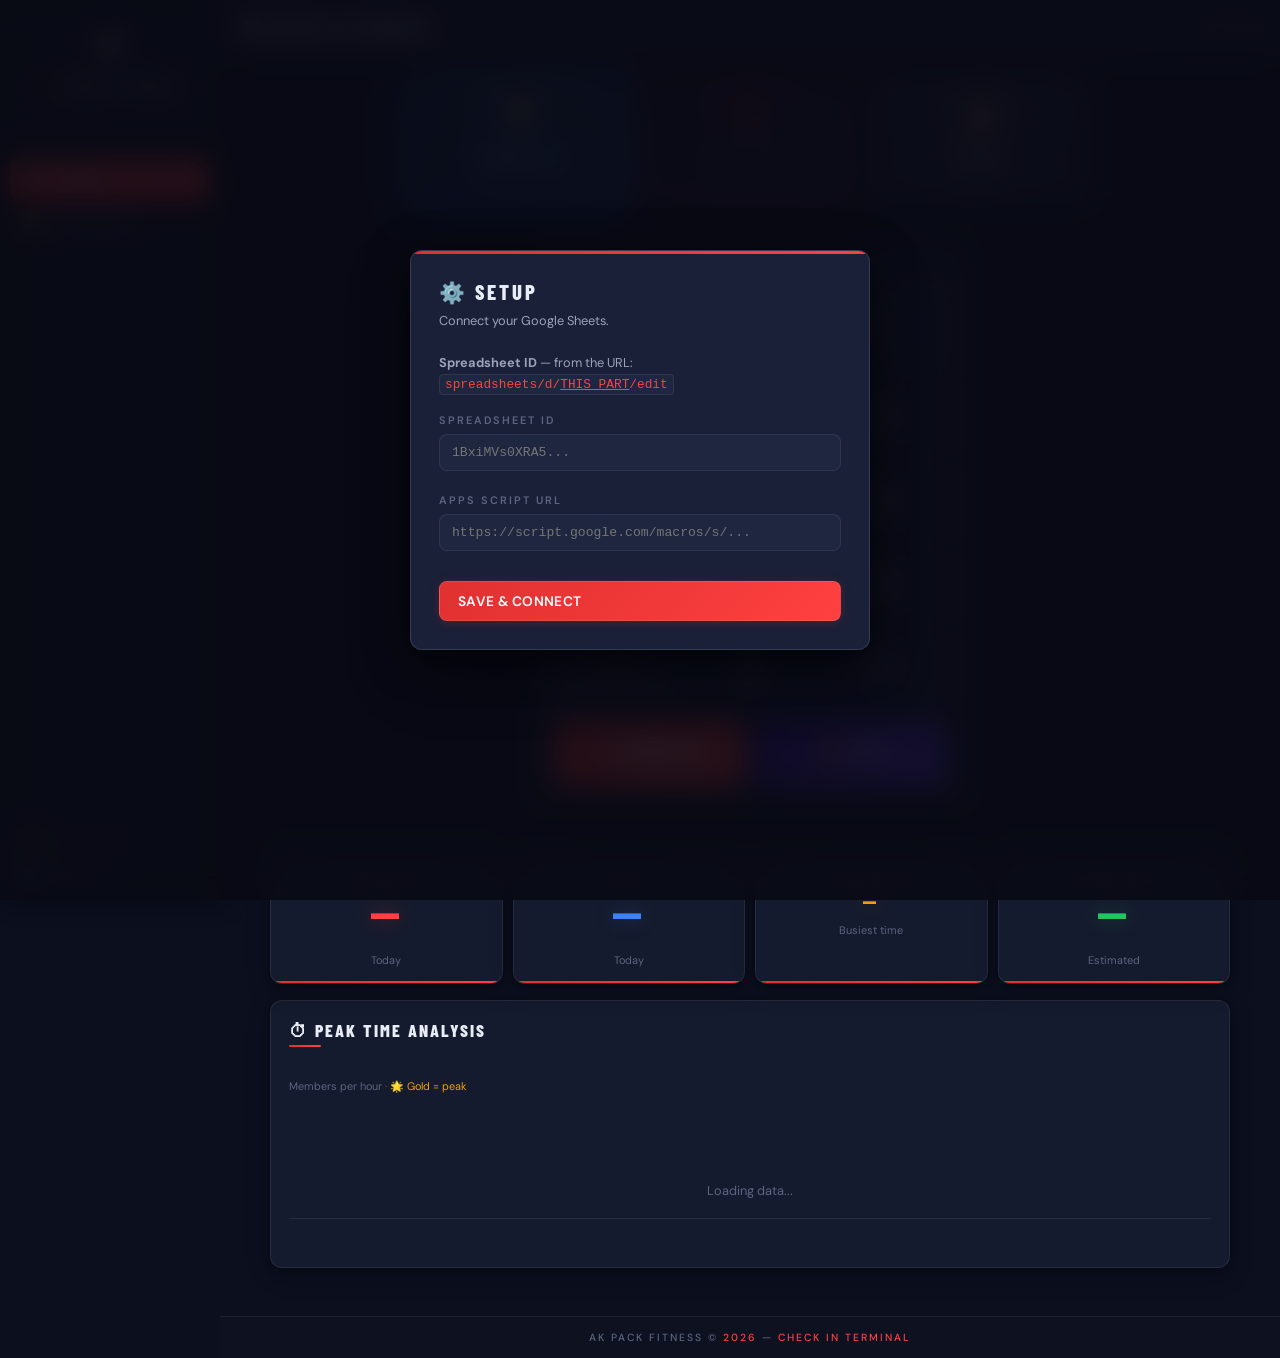
==== commit ea746ec6: "Update print statement from 'Hello' to 'Goodbye'" ====
--- a/index.html
+++ b/index.html
@@ -9,92 +9,197 @@
   <title>AK Pack Fitness — Check In</title>
   <link rel="stylesheet" href="style.css"/>
   <style>
-    /* ── NUMBER PAD ── */
+
+    /* ══════════════════════════════════
+       MEMBER RESULT POPUP MODAL
+    ══════════════════════════════════ */
+    .result-overlay {
+      position: fixed; inset: 0; z-index: 600;
+      background: rgba(6, 8, 18, 0.88);
+      backdrop-filter: blur(16px);
+      -webkit-backdrop-filter: blur(16px);
+      display: flex; align-items: center; justify-content: center;
+      padding: 16px;
+      animation: overlayIn 0.25s ease forwards;
+    }
+    @keyframes overlayIn { from{opacity:0} to{opacity:1} }
+
+    .result-modal {
+      background: linear-gradient(160deg, #151B2E, #1A2040);
+      border: 1.5px solid rgba(255,255,255,0.10);
+      border-radius: 22px;
+      box-shadow: 0 0 0 1px rgba(255,255,255,0.05),
+                  0 24px 80px rgba(0,0,0,0.6),
+                  0 8px 32px rgba(0,0,0,0.4);
+      width: 100%; max-width: 480px;
+      overflow: hidden;
+      animation: modalIn 0.38s cubic-bezier(0.34, 1.4, 0.64, 1) forwards;
+      position: relative;
+    }
+    @keyframes modalIn {
+      from { opacity:0; transform: scale(0.82) translateY(30px); }
+      to   { opacity:1; transform: scale(1)    translateY(0px);  }
+    }
+
+    /* Colour bar top */
+    .result-modal-bar {
+      height: 4px; width: 100%;
+    }
+    .result-modal-bar.active  { background: linear-gradient(90deg,#22C55E,#4ADE80,#22C55E); }
+    .result-modal-bar.warning { background: linear-gradient(90deg,#F59E0B,#FCD34D,#F59E0B); }
+    .result-modal-bar.expired { background: linear-gradient(90deg,#E03030,#FF4040,#E03030); }
+    .result-modal-bar.exit    { background: linear-gradient(90deg,#3B82F6,#60A5FA,#3B82F6); }
+
+    .result-modal-inner { padding: 24px 24px 20px; }
+
+    /* Header row */
+    .result-modal-header { display:flex; align-items:flex-start; justify-content:space-between; margin-bottom:18px; gap:12px; }
+    .result-modal-name { font-family: var(--font-display); font-size: clamp(1.8rem, 6vw, 2.8rem); letter-spacing: 3px; color: #fff; line-height: 1; }
+    .result-modal-id   { font-family: 'Courier New', monospace; font-size: 0.82rem; color: var(--rose-bright); letter-spacing: 2px; margin-top: 4px; }
+    .result-modal-close {
+      width: 36px; height: 36px; border-radius: 50%;
+      background: rgba(255,255,255,0.08); border: 1px solid rgba(255,255,255,0.12);
+      color: var(--text-2); font-size: 1rem; cursor: pointer;
+      display: flex; align-items: center; justify-content: center;
+      flex-shrink: 0; transition: all 0.2s;
+    }
+    .result-modal-close:hover { background: var(--rose-pale); color: var(--rose-bright); transform: rotate(90deg) scale(1.1); }
+
+    /* Info grid */
+    .result-info-grid {
+      display: grid; grid-template-columns: 1fr 1fr;
+      gap: 10px; margin-bottom: 16px;
+    }
+    .result-info-cell {
+      background: rgba(255,255,255,0.04);
+      border: 1px solid rgba(255,255,255,0.07);
+      border-radius: 12px; padding: 12px 14px;
+    }
+    .result-info-label { font-size: 0.6rem; font-weight: 700; letter-spacing: 2px; text-transform: uppercase; color: var(--text-3); margin-bottom: 4px; }
+    .result-info-value { font-size: 0.9rem; font-weight: 600; color: var(--text); }
+    .result-days { font-family: var(--font-display); font-size: 1.9rem; letter-spacing: 2px; line-height: 1; }
+    .result-days.green  { color: #22C55E; text-shadow: 0 0 16px rgba(34,197,94,0.5); }
+    .result-days.yellow { color: #F59E0B; text-shadow: 0 0 16px rgba(245,158,11,0.5); }
+    .result-days.red    { color: #EF4444; text-shadow: 0 0 16px rgba(239,68,68,0.5); }
+
+    /* Alert bar */
+    .result-alert {
+      border-radius: 10px; padding: 11px 14px; margin-bottom: 14px;
+      font-size: 0.84rem; font-weight: 500;
+      display: flex; align-items: flex-start; gap: 9px;
+    }
+    .result-alert.danger  { background: rgba(239,68,68,0.12);  border: 1px solid rgba(239,68,68,0.25);  color: #EF4444; }
+    .result-alert.warning { background: rgba(245,158,11,0.12); border: 1px solid rgba(245,158,11,0.25); color: #F59E0B; }
+
+    /* Welcome section */
+    .result-welcome {
+      text-align: center; padding: 16px;
+      border-radius: 14px; margin-bottom: 16px;
+    }
+    .result-welcome.checkin { background: rgba(34,197,94,0.10); border: 1.5px solid rgba(34,197,94,0.22); }
+    .result-welcome.exit    { background: rgba(59,130,246,0.10); border: 1.5px solid rgba(59,130,246,0.22); }
+    .result-welcome-wolf { font-size: 2.6rem; margin-bottom: 6px; animation: wolfBounce 0.6s cubic-bezier(0.34,1.7,0.64,1); }
+    @keyframes wolfBounce { from{transform:scale(0) rotate(-20deg)} to{transform:scale(1) rotate(0deg)} }
+    .result-welcome-title { font-family: var(--font-heading); font-size: clamp(1rem,3.5vw,1.4rem); font-weight: 800; letter-spacing: 3px; text-transform: uppercase; margin-bottom: 6px; }
+    .result-welcome.checkin .result-welcome-title { color: #22C55E; }
+    .result-welcome.exit    .result-welcome-title { color: #60A5FA; }
+    .result-welcome-msg { font-size: clamp(0.82rem,2.5vw,0.94rem); line-height: 1.55; opacity: 0.85; }
+    .result-welcome.checkin .result-welcome-msg { color: #4ADE80; }
+    .result-welcome.exit    .result-welcome-msg { color: #93C5FD; }
+
+    /* Countdown bar at bottom of modal */
+    .result-countdown {
+      padding: 0 24px 18px;
+    }
+    .result-countdown-track { height: 3px; background: rgba(255,255,255,0.08); border-radius: 99px; overflow:hidden; }
+    .result-countdown-fill  { height: 100%; border-radius: 99px; width: 100%; }
+    .result-countdown-fill.checkin { background: linear-gradient(90deg,#22C55E,#4ADE80); }
+    .result-countdown-fill.exit    { background: linear-gradient(90deg,#3B82F6,#60A5FA); }
+    .result-countdown-fill.expired { background: linear-gradient(90deg,#E03030,#FF4040); }
+    .result-countdown-label { font-size: 0.62rem; letter-spacing: 2px; text-transform: uppercase; color: var(--text-3); text-align: center; margin-top: 6px; }
+
+    /* Error toast (small, non-blocking) */
+    .toast-error {
+      position: fixed; bottom: 80px; left: 50%; transform: translateX(-50%);
+      z-index: 700; background: #1A0A0A; border: 1.5px solid rgba(239,68,68,0.4);
+      border-radius: 12px; padding: 12px 20px;
+      display: flex; align-items: center; gap: 10px;
+      font-size: 0.86rem; font-weight: 500; color: #EF4444;
+      box-shadow: 0 8px 32px rgba(0,0,0,0.5);
+      animation: toastIn 0.3s cubic-bezier(0.34,1.4,0.64,1);
+      white-space: nowrap; max-width: 90vw;
+    }
+    @keyframes toastIn { from{opacity:0;transform:translateX(-50%) translateY(20px)} to{opacity:1;transform:translateX(-50%) translateY(0)} }
+
+    /* ══════════════════════════════════
+       NUMBER PAD
+    ══════════════════════════════════ */
     .numpad-display {
-      background: var(--surface-3);
-      border: 2px solid var(--border-md);
-      border-radius: var(--radius);
-      padding: 18px 20px;
-      font-family: var(--font-display);
-      font-size: 3rem;
-      letter-spacing: 8px;
-      color: var(--text);
-      text-align: center;
-      min-height: 80px;
-      display: flex;
-      align-items: center;
-      justify-content: center;
-      margin-bottom: 14px;
-      position: relative;
-      transition: border-color 0.2s;
+      background: var(--surface-3); border: 2px solid var(--border-md);
+      border-radius: var(--radius); padding: 18px 20px;
+      font-family: var(--font-display); font-size: 3rem; letter-spacing: 8px;
+      color: var(--text); text-align: center; min-height: 80px;
+      display: flex; align-items: center; justify-content: center;
+      margin-bottom: 14px; transition: border-color 0.2s, box-shadow 0.2s;
       word-break: break-all;
     }
     .numpad-display.active { border-color: var(--rose); box-shadow: 0 0 0 3px var(--rose-glow); }
-    .numpad-display-placeholder { color: var(--text-3); font-size: 1.2rem; letter-spacing: 3px; font-family: var(--font-body); font-weight: 400; }
-    .numpad-grid {
-      display: grid;
-      grid-template-columns: repeat(3, 1fr);
-      gap: 10px;
-      margin-bottom: 12px;
-    }
+    .numpad-display-placeholder { color: var(--text-3); font-size: 1.1rem; letter-spacing: 3px; font-family: var(--font-body); font-weight: 400; }
+    .numpad-grid { display: grid; grid-template-columns: repeat(3, 1fr); gap: 10px; margin-bottom: 12px; }
     .numpad-key {
-      background: var(--surface-2);
-      border: 1.5px solid var(--border-md);
-      border-radius: var(--radius);
-      color: var(--text);
-      font-family: var(--font-display);
-      font-size: 2rem;
-      letter-spacing: 1px;
-      padding: 20px 10px;
-      cursor: pointer;
-      text-align: center;
-      transition: all 0.15s cubic-bezier(0.34,1.4,0.64,1);
-      user-select: none;
-      -webkit-tap-highlight-color: transparent;
-      touch-action: manipulation;
-      line-height: 1;
+      background: var(--surface-2); border: 1.5px solid var(--border-md);
+      border-radius: var(--radius); color: var(--text); font-family: var(--font-display);
+      font-size: 2rem; letter-spacing: 1px; padding: 20px 10px; cursor: pointer;
+      text-align: center; transition: all 0.15s cubic-bezier(0.34,1.4,0.64,1);
+      user-select: none; -webkit-tap-highlight-color: transparent;
+      touch-action: manipulation; line-height: 1;
     }
     .numpad-key:hover  { background: var(--surface-3); border-color: var(--border-lg); transform: scale(1.04); }
-    .numpad-key:active { transform: scale(0.93); background: var(--glass-hover); }
-    .numpad-key.key-clear  { background: var(--surface-3); color: var(--yellow); border-color: var(--yellow-border); font-size: 1.3rem; font-family: var(--font-heading); letter-spacing: 2px; }
-    .numpad-key.key-clear:hover  { background: var(--yellow-bg); }
-    .numpad-key.key-enter  { background: linear-gradient(135deg,var(--rose),var(--rose-bright)); color: #fff; border-color: transparent; box-shadow: 0 4px 18px var(--rose-glow-md); font-size: 1.5rem; }
-    .numpad-key.key-enter:hover  { box-shadow: 0 6px 28px var(--rose-glow-md); transform: scale(1.05); }
-    .numpad-key.key-exit   { background: linear-gradient(135deg,#3B0DAA,#6B3BF0); color: #fff; border-color: transparent; box-shadow: 0 4px 18px rgba(107,59,240,0.35); font-size: 1.5rem; }
-    .numpad-key.key-exit:hover   { box-shadow: 0 6px 28px rgba(107,59,240,0.5); transform: scale(1.05); }
+    .numpad-key:active { transform: scale(0.91); background: var(--glass-hover); }
+    .numpad-key.key-clear { background: var(--surface-3); color: var(--yellow); border-color: var(--yellow-border); font-size: 1.2rem; font-family: var(--font-heading); letter-spacing: 2px; }
+    .numpad-key.key-clear:hover { background: var(--yellow-bg); }
+    .numpad-key.key-enter { background: linear-gradient(135deg,var(--rose),var(--rose-bright)); color:#fff; border-color:transparent; box-shadow:0 4px 18px var(--rose-glow-md); font-size:1.5rem; }
+    .numpad-key.key-enter:hover { box-shadow:0 6px 28px var(--rose-glow-md); transform:scale(1.05); }
+    .numpad-key.key-exit  { background: linear-gradient(135deg,#3B0DAA,#6B3BF0); color:#fff; border-color:transparent; box-shadow:0 4px 18px rgba(107,59,240,0.35); font-size:1.5rem; }
+    .numpad-key.key-exit:hover { box-shadow:0 6px 28px rgba(107,59,240,0.5); transform:scale(1.05); }
     .numpad-key.key-del { font-size: 1.5rem; color: var(--text-2); }
 
-    /* ── LAYOUT ── */
+    /* ══════════════════════════════════
+       LAYOUT
+    ══════════════════════════════════ */
     .terminal-wrap { display:flex; flex-direction:column; align-items:center; padding:4px 0 32px; }
     .input-card { background:var(--surface); border:1px solid var(--border); border-radius:14px; padding:22px; width:100%; max-width:440px; box-shadow:var(--shadow-md); position:relative; overflow:hidden; }
     .input-card::before { content:''; position:absolute; top:0; left:0; right:0; height:2px; background:linear-gradient(90deg,var(--rose),var(--rose-bright),transparent); }
     .stats-row { display:grid; grid-template-columns:repeat(4,1fr); gap:10px; width:100%; max-width:960px; margin-bottom:16px; }
     .graph-section { width:100%; max-width:960px; }
-    .countdown-wrap { width:100%; max-width:440px; margin-top:10px; text-align:center; }
-    .countdown-bar-track { height:2px; background:var(--surface-3); border-radius:99px; overflow:hidden; margin-top:5px; }
-    .countdown-bar-fill { height:100%; background:linear-gradient(90deg,var(--rose),var(--rose-bright)); width:100%; transition:width 5s linear; border-radius:99px; }
     .mode-label { font-size:0.65rem; font-weight:700; letter-spacing:3px; text-transform:uppercase; color:var(--text-3); margin-bottom:10px; text-align:center; }
 
-    /* ── WELCOME BANNER ── */
-    .welcome-banner { text-align:center; padding:14px 16px; margin-top:13px; background:var(--green-bg); border:1.5px solid var(--green-border); border-radius:var(--radius-sm); animation:bannerPop 0.45s cubic-bezier(0.34,1.56,0.64,1); }
-    .welcome-wolf { font-size:2.4rem; margin-bottom:4px; }
-    .welcome-banner h2 { font-family:var(--font-heading); font-size:clamp(0.9rem,3vw,1.3rem); font-weight:800; letter-spacing:3px; color:var(--green); text-transform:uppercase; margin-bottom:5px; }
-    .pack-msg { font-size:clamp(0.82rem,2.5vw,0.96rem); color:var(--green); opacity:0.85; line-height:1.5; }
-    @keyframes bannerPop{0%{opacity:0;transform:scale(0.92)}60%{transform:scale(1.03)}100%{opacity:1;transform:scale(1)}}
+    /* Loading spinner inside modal */
+    .modal-loading {
+      position: fixed; inset:0; z-index:600;
+      background: rgba(6,8,18,0.75); backdrop-filter:blur(12px);
+      display:flex; flex-direction:column; align-items:center; justify-content:center; gap:14px;
+      animation: overlayIn 0.2s ease;
+    }
+    .modal-loading-text { font-family:var(--font-heading); font-size:1rem; font-weight:700; letter-spacing:4px; text-transform:uppercase; color:var(--text-2); }
 
     @media(max-width:600px){
       .stats-row { grid-template-columns:1fr 1fr; }
       .input-card { padding:14px; }
       .numpad-key { padding:16px 8px; font-size:1.7rem; }
-      .numpad-key.key-clear, .numpad-key.key-del { font-size:1.1rem; }
+      .numpad-key.key-clear,.numpad-key.key-del { font-size:1.1rem; }
       .numpad-display { font-size:2.4rem; min-height:66px; padding:14px; }
       .numpad-grid { gap:8px; }
+      .result-modal { border-radius: 20px 20px 0 0; }
+      .result-overlay { align-items: flex-end; padding:0; }
+      .result-info-grid { grid-template-columns: 1fr 1fr; }
+      .result-modal-inner { padding:18px 18px 14px; }
     }
   </style>
 </head>
 <body>
 
-<!-- SIDEBAR (desktop/tablet) -->
+<!-- SIDEBAR -->
 <aside class="sidebar">
   <div class="sidebar-logo" id="logoTapArea">
     <img src="logo.png" alt="AK Pack Fitness"/>
@@ -116,7 +221,7 @@
   </div>
 </aside>
 
-<!-- BOTTOM NAV (mobile) -->
+<!-- BOTTOM NAV -->
 <nav class="bottom-nav">
   <div class="bottom-nav-inner">
     <a href="index.html" class="bottom-nav-item active"><span class="bnav-icon">🏋️</span><span>Check In</span></a>
@@ -126,7 +231,7 @@
   </div>
 </nav>
 
-<!-- ADMIN LOGIN OVERLAY -->
+<!-- ADMIN LOGIN -->
 <div id="adminLoginOverlay" class="config-overlay hidden">
   <div class="config-box" style="max-width:360px">
     <div class="config-title">🔒 Admin Access</div>
@@ -154,7 +259,7 @@
   <main class="page-content">
     <div class="terminal-wrap">
 
-      <!-- FLOATING CUBES -->
+      <!-- CUBES -->
       <div class="cube-row" style="width:100%;max-width:680px">
         <div class="cube-btn active-checkin" id="cubeCheckin" onclick="setMode('checkin')">
           <span class="cube-btn-icon">🏋️</span>
@@ -173,20 +278,14 @@
         </div>
       </div>
 
-      <!-- NUMBER PAD CARD -->
+      <!-- NUMBER PAD -->
       <div class="input-card mt-16">
         <div class="mode-label" id="modeLabel">ENTER MEMBER ID — CHECK IN</div>
-
-        <!-- Display -->
         <div class="numpad-display" id="numpadDisplay">
           <span class="numpad-display-placeholder" id="numpadPlaceholder">TAP NUMBERS BELOW</span>
           <span id="numpadValue" style="display:none"></span>
         </div>
-
-        <!-- Hidden input for compatibility -->
         <input type="hidden" id="memberIdInput"/>
-
-        <!-- Number Grid -->
         <div class="numpad-grid">
           <button class="numpad-key" onclick="numpadPress('1')">1</button>
           <button class="numpad-key" onclick="numpadPress('2')">2</button>
@@ -201,37 +300,14 @@
           <button class="numpad-key" onclick="numpadPress('0')">0</button>
           <button class="numpad-key key-del" onclick="numpadDelete()">⌫</button>
         </div>
-
-        <!-- Action Buttons -->
         <div style="display:grid;grid-template-columns:1fr 1fr;gap:10px">
           <button class="numpad-key key-enter" onclick="numpadSubmit()">✓ CHECK IN</button>
-          <button class="numpad-key key-exit"  id="exitActionBtn" onclick="numpadSubmitExit()">🚪 EXIT</button>
+          <button class="numpad-key key-exit"  onclick="numpadSubmitExit()">🚪 EXIT</button>
         </div>
       </div>
 
-      <!-- Loading -->
-      <div id="loadingSpinner" class="hidden mt-16" style="width:100%;max-width:440px;text-align:center">
-        <div class="spinner"></div>
-        <p style="font-size:0.72rem;color:var(--text-3);margin-top:4px;letter-spacing:2px;text-transform:uppercase">Searching...</p>
-      </div>
-
-      <!-- Messages -->
-      <div id="terminalMessage" class="hidden" style="width:100%;max-width:440px;margin-top:10px"></div>
-
-      <!-- Member Result -->
-      <div id="memberResult" class="hidden mt-16" style="width:100%;max-width:580px"></div>
-
-      <!-- Countdown -->
-      <div id="autoResetBar" class="countdown-wrap hidden">
-        <p style="font-size:0.66rem;letter-spacing:2px;text-transform:uppercase;color:var(--text-3)">
-          Resetting in <span id="countdownNum" style="font-weight:700;color:var(--text-2)">5</span>s ·
-          <span style="text-decoration:underline;cursor:pointer;color:var(--rose-bright)" onclick="stopAutoReset()">Cancel</span>
-        </p>
-        <div class="countdown-bar-track"><div id="countdownBar" class="countdown-bar-fill"></div></div>
-      </div>
-
       <!-- DIVIDER -->
-      <div style="width:100%;max-width:960px;border-top:1px solid var(--border);margin:24px 0 18px"></div>
+      <div style="width:100%;max-width:960px;border-top:1px solid var(--border);margin:28px 0 18px"></div>
 
       <!-- STATS -->
       <div class="stats-row">
@@ -287,80 +363,53 @@
 <script src="script.js"></script>
 <script>
 document.getElementById('fyear').textContent = new Date().getFullYear();
-
-// Clock
 function updateClock(){ document.getElementById('clockDisplay').textContent = nowTime(); }
 setInterval(updateClock,1000); updateClock();
 
 // ── NUMBER PAD ────────────────────────────────────────────────
 let numpadCurrent = '';
-const MAX_DIGITS   = 6;
-
-function numpadPress(digit) {
-  stopAutoReset();
-  if (numpadCurrent.length >= MAX_DIGITS) return;
-  numpadCurrent += digit;
-  updateNumpadDisplay();
-}
-function numpadDelete() {
-  stopAutoReset();
-  numpadCurrent = numpadCurrent.slice(0,-1);
-  updateNumpadDisplay();
-}
-function numpadClear() {
-  stopAutoReset();
-  numpadCurrent = '';
-  updateNumpadDisplay();
-  clearResult();
-}
-function updateNumpadDisplay() {
-  const disp  = document.getElementById('numpadDisplay');
-  const ph    = document.getElementById('numpadPlaceholder');
-  const val   = document.getElementById('numpadValue');
-  const input = document.getElementById('memberIdInput');
-  if (numpadCurrent) {
-    ph.style.display  = 'none';
-    val.style.display = 'block';
-    val.textContent   = numpadCurrent;
-    disp.classList.add('active');
-  } else {
-    ph.style.display  = 'block';
-    val.style.display = 'none';
-    disp.classList.remove('active');
-  }
-  input.value = numpadCurrent;
-}
-function numpadSubmit() {
-  if (!requireConfig()) return;
-  if (!numpadCurrent) { showTerminalMessage('Please enter your Member ID.','warning'); return; }
-  setMode('checkin');
-  handleCheckIn(numpadCurrent).then(()=>startAutoReset());
-}
-function numpadSubmitExit() {
-  if (!requireConfig()) return;
-  if (!numpadCurrent) { showTerminalMessage('Please enter your Member ID.','warning'); return; }
-  setMode('exit');
-  handleExitMember(numpadCurrent).then(()=>startAutoReset());
-}
-
-// Support physical keyboard too
-document.addEventListener('keydown', (e) => {
-  if (e.target.tagName==='INPUT'&&e.target.type!=='hidden') return;
-  if (e.key>='0'&&e.key<='9') numpadPress(e.key);
-  else if (e.key==='Backspace') numpadDelete();
-  else if (e.key==='Enter') numpadSubmit();
-  else if (e.key==='Escape') numpadClear();
-  else if (e.key==='Delete') numpadClear();
+const MAX_DIGITS  = 6;
+
+function numpadPress(d){ if(numpadCurrent.length>=MAX_DIGITS)return; numpadCurrent+=d; updateNumpadDisplay(); }
+function numpadDelete(){ numpadCurrent=numpadCurrent.slice(0,-1); updateNumpadDisplay(); }
+function numpadClear() { numpadCurrent=''; updateNumpadDisplay(); }
+function updateNumpadDisplay(){
+  const disp=document.getElementById('numpadDisplay');
+  const ph  =document.getElementById('numpadPlaceholder');
+  const val =document.getElementById('numpadValue');
+  document.getElementById('memberIdInput').value=numpadCurrent;
+  if(numpadCurrent){ ph.style.display='none'; val.style.display='block'; val.textContent=numpadCurrent; disp.classList.add('active'); }
+  else             { ph.style.display='block'; val.style.display='none'; disp.classList.remove('active'); }
+}
+function numpadSubmit(){
+  if(!requireConfig())return;
+  if(!numpadCurrent){showToastError('Please enter your Member ID.');return;}
+  handleCheckIn(numpadCurrent);
+}
+function numpadSubmitExit(){
+  if(!requireConfig())return;
+  if(!numpadCurrent){showToastError('Please enter your Member ID.');return;}
+  handleExitMember(numpadCurrent);
+}
+
+// Physical keyboard support
+document.addEventListener('keydown',(e)=>{
+  if(e.target.tagName==='INPUT'&&e.target.type!=='hidden') return;
+  if(document.querySelector('.result-overlay')||document.querySelector('.modal-loading')) return;
+  if(e.key>='0'&&e.key<='9') numpadPress(e.key);
+  else if(e.key==='Backspace') numpadDelete();
+  else if(e.key==='Enter') numpadSubmit();
+  else if(e.key==='Escape'||e.key==='Delete') numpadClear();
 });
 
 // ── MODE ──────────────────────────────────────────────────────
-let currentMode = 'checkin';
-function setMode(mode) {
-  currentMode = mode;
-  const ci = document.getElementById('cubeCheckin');
-  const ex = document.getElementById('cubeExit');
-  const ml = document.getElementById('modeLabel');
-  if (mode==='checkin') {
+let currentMode='checkin';
+function setMode(mode){
+  currentMode=mode;
+  const ci=document.getElementById('cubeCheckin');
+  const ex=document.getElementById('cubeExit');
+  const ml=document.getElementById('modeLabel');
+  if(mode==='checkin'){
     ci.className='cube-btn active-checkin'; ex.className='cube-btn dimmed';
     ml.textContent='ENTER MEMBER ID — CHECK IN';
     document.getElementById('topbarTitle').textContent='🐺 Check In Terminal';
@@ -371,62 +420,215 @@
   }
 }
 
+// ── TOAST ERROR (small non-blocking) ─────────────────────────
+let toastTimer=null;
+function showToastError(msg){
+  document.querySelector('.toast-error')?.remove();
+  clearTimeout(toastTimer);
+  const t=document.createElement('div');
+  t.className='toast-error';
+  t.innerHTML=`<span>🚫</span><span>${msg}</span>`;
+  document.body.appendChild(t);
+  toastTimer=setTimeout(()=>t.remove(),3500);
+}
+
+// ── LOADING OVERLAY ───────────────────────────────────────────
+function showLoadingOverlay(show){
+  document.querySelector('.modal-loading')?.remove();
+  if(!show) return;
+  const el=document.createElement('div');
+  el.className='modal-loading';
+  el.innerHTML=`<div class="spinner" style="width:40px;height:40px;border-width:4px"></div><div class="modal-loading-text">Searching...</div>`;
+  document.body.appendChild(el);
+}
+
+// ── RESULT MODAL ──────────────────────────────────────────────
+let autoResetTimer=null, cdInterval=null;
+
+function showResultModal(html, type='checkin'){
+  closeResultModal();
+  const overlay=document.createElement('div');
+  overlay.className='result-overlay';
+  overlay.id='resultOverlay';
+  overlay.innerHTML=html;
+  document.body.appendChild(overlay);
+  // Close on backdrop click
+  overlay.addEventListener('click',(e)=>{ if(e.target===overlay) closeResultModal(); });
+  // Start auto countdown
+  startAutoReset(type);
+}
+
+function closeResultModal(){
+  stopAutoReset();
+  const ov=document.getElementById('resultOverlay');
+  if(ov){
+    ov.style.transition='opacity 0.25s ease';
+    ov.style.opacity='0';
+    setTimeout(()=>ov.remove(),250);
+  }
+  numpadClear();
+  setMode('checkin');
+  loadStats();
+}
+
+function startAutoReset(type='checkin'){
+  stopAutoReset();
+  let secs=6;
+  const bar=document.getElementById('resultCountdownFill');
+  const label=document.getElementById('resultCountdownLabel');
+  if(bar){ bar.style.transition='none'; bar.style.width='100%'; requestAnimationFrame(()=>requestAnimationFrame(()=>{ bar.style.transition=`width ${secs}s linear`; bar.style.width='0%'; })); }
+  if(label) label.textContent=`Closing in ${secs}s · tap anywhere to close`;
+  cdInterval=setInterval(()=>{
+    secs--;
+    if(label) label.textContent=`Closing in ${secs}s · tap anywhere to close`;
+  },1000);
+  autoResetTimer=setTimeout(()=>closeResultModal(),secs*1000);
+}
+function stopAutoReset(){
+  clearTimeout(autoResetTimer); clearInterval(cdInterval);
+  autoResetTimer=cdInterval=null;
+}
+
+// ── CHECK IN HANDLER ──────────────────────────────────────────
+async function handleCheckIn(memberId){
+  showLoadingOverlay(true);
+  try{
+    const row=await lookupMember(memberId);
+    showLoadingOverlay(false);
+    if(!row){ showToastError(`Member ID "${memberId}" not found. Please contact reception.`); return; }
+
+    const member={
+      memberID:   row['MemberID']  ||row['Member ID'] ||memberId,
+      name:       row['Name']      ||row['name']       ||'Unknown',
+      phone:      row['Phone']     ||row['phone']      ||'',
+      startDate:  parseDate(row['StartDate'] ||row['Start Date'] ||row['startdate'] ||''),
+      expiryDate: parseDate(row['ExpiryDate']||row['Expiry Date']||row['expirydate']||'')
+    };
+    const days       = daysRemaining(member.expiryDate);
+    const statusType = getMembershipStatus(days);
+    const statusLabel= statusType==='Warning'?'Active':statusType;
+
+    try{ await recordAttendance(member,statusLabel); }catch(e){ console.warn('Write failed:',e); }
+
+    const daysClass  = days>3?'green':days>=0?'yellow':'red';
+    const daysDisplay= days<0?`${Math.abs(days)} DAYS OVERDUE`:days===0?'EXPIRES TODAY':`${days} DAYS LEFT`;
+    const barClass   = statusType==='Active'?'active':statusType==='Warning'?'warning':'expired';
+
+    let alertHtml='';
+    if(statusType==='Expired') alertHtml=`<div class="result-alert danger"><span>🚫</span><span>MEMBERSHIP EXPIRED — Please renew at reception.</span></div>`;
+    else if(days<=3){ const m=days===0?'expires TODAY':days===1?'expires TOMORROW':`expires in ${days} days`; alertHtml=`<div class="result-alert warning"><span>⚠️</span><span>Membership ${m}. Please renew soon.</span></div>`; }
+
+    const firstName = getFirstName(member.name);
+    const packMsg   = statusType!=='Expired'?getPackMessage(firstName,'checkin'):'';
+    const welcomeHtml = statusType!=='Expired'
+      ? `<div class="result-welcome checkin">
+          <div class="result-welcome-wolf">🐺</div>
+          <div class="result-welcome-title">Welcome to the Pack!</div>
+          <div class="result-welcome-msg">${packMsg}</div>
+        </div>`
+      : `<div class="result-welcome" style="background:rgba(239,68,68,0.08);border:1.5px solid rgba(239,68,68,0.2)">
+          <div class="result-welcome-wolf">🚫</div>
+          <div class="result-welcome-title" style="color:#EF4444">Membership Expired</div>
+          <div class="result-welcome-msg" style="color:#FCA5A5">Please renew your membership at reception to continue.</div>
+        </div>`;
+
+    showResultModal(`
+      <div class="result-modal">
+        <div class="result-modal-bar ${barClass}"></div>
+        <div class="result-modal-inner">
+          <div class="result-modal-header">
+            <div>
+              <div class="result-modal-name">${member.name.toUpperCase()}</div>
+              <div class="result-modal-id">ID: ${member.memberID}</div>
+            </div>
+            <button class="result-modal-close" onclick="closeResultModal()">✕</button>
+          </div>
+          <div class="result-info-grid">
+            <div class="result-info-cell">
+              <div class="result-info-label">Start Date</div>
+              <div class="result-info-value">${formatDate(member.startDate)}</div>
+            </div>
+            <div class="result-info-cell">
+              <div class="result-info-label">Expiry Date</div>
+              <div class="result-info-value">${formatDate(member.expiryDate)}</div>
+            </div>
+            <div class="result-info-cell">
+              <div class="result-info-label">Days Remaining</div>
+              <div class="result-days ${daysClass}">${daysDisplay}</div>
+            </div>
+            <div class="result-info-cell">
+              <div class="result-info-label">Phone</div>
+              <div class="result-info-value">${member.phone||'—'}</div>
+            </div>
+          </div>
+          ${alertHtml}
+          ${welcomeHtml}
+        </div>
+        <div class="result-countdown">
+          <div class="result-countdown-track">
+            <div class="result-countdown-fill ${barClass}" id="resultCountdownFill"></div>
+          </div>
+          <div class="result-countdown-label" id="resultCountdownLabel">Closing in 6s · tap anywhere to close</div>
+        </div>
+      </div>`, barClass);
+
+  }catch(err){
+    showLoadingOverlay(false);
+    showToastError(`Error: ${err.message}`);
+    console.error(err);
+  }
+}
+
 // ── EXIT HANDLER ──────────────────────────────────────────────
-async function handleExitMember(rawId) {
-  const id=rawId.trim();
-  if(!id){showTerminalMessage('Please enter a Member ID.','warning');return;}
-  showLoading(true); clearResult();
-  try {
-    const row=await lookupMember(id);
-    if(!row){showLoading(false);showTerminalMessage(`Member ID "${id}" not found.`,'danger');return;}
-    const member={memberID:row['MemberID']||row['Member ID']||id,name:row['Name']||row['name']||'Unknown'};
+async function handleExitMember(memberId){
+  showLoadingOverlay(true);
+  try{
+    const row=await lookupMember(memberId);
+    showLoadingOverlay(false);
+    if(!row){ showToastError(`Member ID "${memberId}" not found.`); return; }
+
+    const member={memberID:row['MemberID']||row['Member ID']||memberId, name:row['Name']||row['name']||'Unknown'};
     const exitTime=nowTime();
-    try{await writeRow('Attendance',[today(),exitTime,member.memberID,member.name,'EXIT']);}catch(e){}
-    showLoading(false);
+    try{ await writeRow('Attendance',[today(),exitTime,member.memberID,member.name,'EXIT']); }catch(e){}
+
     const firstName=getFirstName(member.name);
-    const packMsg=getPackMessage(firstName,'exit');
-    const el=document.getElementById('memberResult');
-    el.innerHTML=`<div class="member-result"><div class="member-card" style="text-align:center">
-      <div style="font-size:2.4rem;margin-bottom:8px">👋</div>
-      <div class="member-card-name">${member.name.toUpperCase()}</div>
-      <div class="member-card-id">ID: ${member.memberID}</div>
-      <div style="display:inline-block;background:var(--blue-bg);border:1.5px solid var(--blue-border);border-radius:var(--radius-sm);padding:10px 24px;margin:10px 0">
-        <div class="member-info-label">Exit Recorded</div>
-        <div style="font-family:var(--font-display);font-size:1.8rem;letter-spacing:3px;color:var(--blue)">${exitTime}</div>
-      </div>
-      <div class="welcome-banner" style="background:var(--blue-bg);border-color:var(--blue-border)">
-        <div class="welcome-wolf">🐺</div>
-        <h2 style="color:var(--blue)">SEE YOU SOON, ${firstName.toUpperCase()}!</h2>
-        <p class="pack-msg" style="color:var(--blue)">${packMsg}</p>
-      </div>
-    </div></div>`;
-    el.classList.remove('hidden');
-    loadStats();
-  }catch(err){showLoading(false);showTerminalMessage(`Error: ${err.message}`,'danger');}
-}
-
-// ── AUTO RESET ────────────────────────────────────────────────
-let autoResetTimer=null,cdInterval=null;
-function startAutoReset(){
-  stopAutoReset();
-  let secs=5;
-  document.getElementById('autoResetBar').classList.remove('hidden');
-  document.getElementById('countdownNum').textContent=secs;
-  const bar=document.getElementById('countdownBar');
-  bar.style.transition='none';bar.style.width='100%';
-  requestAnimationFrame(()=>requestAnimationFrame(()=>{bar.style.transition='width 5s linear';bar.style.width='0%';}));
-  cdInterval=setInterval(()=>{secs--;document.getElementById('countdownNum').textContent=secs;},1000);
-  autoResetTimer=setTimeout(()=>fullReset(),5000);
-}
-function stopAutoReset(){
-  clearTimeout(autoResetTimer);clearInterval(cdInterval);
-  autoResetTimer=cdInterval=null;
-  document.getElementById('autoResetBar').classList.add('hidden');
-}
-function fullReset(){
-  stopAutoReset(); clearResult();
-  numpadCurrent=''; updateNumpadDisplay();
-  setMode('checkin');
+    const packMsg  =getPackMessage(firstName,'exit');
+
+    showResultModal(`
+      <div class="result-modal">
+        <div class="result-modal-bar exit"></div>
+        <div class="result-modal-inner">
+          <div class="result-modal-header">
+            <div>
+              <div class="result-modal-name">${member.name.toUpperCase()}</div>
+              <div class="result-modal-id">ID: ${member.memberID}</div>
+            </div>
+            <button class="result-modal-close" onclick="closeResultModal()">✕</button>
+          </div>
+          <div class="result-info-grid">
+            <div class="result-info-cell" style="grid-column:1/-1;text-align:center">
+              <div class="result-info-label">Exit Time Recorded</div>
+              <div style="font-family:var(--font-display);font-size:2.2rem;letter-spacing:4px;color:#60A5FA;text-shadow:0 0 20px rgba(96,165,250,0.4)">${exitTime}</div>
+            </div>
+          </div>
+          <div class="result-welcome exit">
+            <div class="result-welcome-wolf">🐺</div>
+            <div class="result-welcome-title">See you soon, ${firstName}!</div>
+            <div class="result-welcome-msg">${packMsg}</div>
+          </div>
+        </div>
+        <div class="result-countdown">
+          <div class="result-countdown-track">
+            <div class="result-countdown-fill exit" id="resultCountdownFill"></div>
+          </div>
+          <div class="result-countdown-label" id="resultCountdownLabel">Closing in 6s · tap anywhere to close</div>
+        </div>
+      </div>`, 'exit');
+
+  }catch(err){
+    showLoadingOverlay(false);
+    showToastError(`Error: ${err.message}`);
+  }
 }
 
 // ── STATS & GRAPH ─────────────────────────────────────────────
@@ -438,22 +640,18 @@
     const todayRows=rows.filter(r=>(r['Date']||r['date']||'').trim()===todayStr);
     const checkIns=todayRows.filter(r=>(r['Status']||r['status']||'')!=='EXIT');
     const exits   =todayRows.filter(r=>(r['Status']||r['status']||'')==='EXIT');
-    const inside  =Math.max(0,checkIns.length-exits.length);
-    document.getElementById('liveCount').textContent=checkIns.length;
-    document.getElementById('statCheckIns').textContent=checkIns.length;
-    document.getElementById('statExits').textContent=exits.length;
-    document.getElementById('statInside').textContent=inside;
+    document.getElementById('liveCount').textContent    =checkIns.length;
+    document.getElementById('statCheckIns').textContent =checkIns.length;
+    document.getElementById('statExits').textContent    =exits.length;
+    document.getElementById('statInside').textContent   =Math.max(0,checkIns.length-exits.length);
     graphData={};
     rows.forEach(r=>{
       const date=(r['Date']||r['date']||'').trim();
       const timeStr=(r['Time']||r['time']||'').trim();
-      const status=(r['Status']||r['status']||'').trim();
-      if(!date||!timeStr) return;
+      if(!date||!timeStr||(r['Status']||r['status']||'')==='EXIT') return;
       if(!graphData[date])graphData[date]={};
       const hour=parseInt(timeStr.split(':')[0]);
-      if(isNaN(hour)) return;
-      if(!graphData[date][hour])graphData[date][hour]=0;
-      if(status!=='EXIT')graphData[date][hour]++;
+      if(!isNaN(hour)){ if(!graphData[date][hour])graphData[date][hour]=0; graphData[date][hour]++; }
     });
     const todayHours=graphData[todayStr]||{};
     const maxCount=Math.max(...Object.values(todayHours),0);
@@ -464,14 +662,12 @@
 }
 function buildDaySelector(){
   const dates=[...new Set([today(),...Object.keys(graphData).sort().reverse()])].slice(0,7);
-  const sel=document.getElementById('daySelector');
-  sel.innerHTML=dates.map(d=>{
-    const parts=d.split('/');
-    const label=parts.length===3?`${parts[0]}/${parts[1]}`:d;
+  document.getElementById('daySelector').innerHTML=dates.map(d=>{
+    const p=d.split('/'); const label=p.length===3?`${p[0]}/${p[1]}`:d;
     return `<button class="day-pill ${d===selectedDay?'active':''}" onclick="selectDay('${d}')">${label}</button>`;
   }).join('');
 }
-function selectDay(date){selectedDay=date;buildDaySelector();renderGraph(date);}
+function selectDay(d){selectedDay=d;buildDaySelector();renderGraph(d);}
 function renderGraph(date){
   const barsEl=document.getElementById('chartBars');
   const hours=graphData[date]||{};
@@ -479,8 +675,7 @@
   const maxVal=Math.max(...allHours.map(h=>hours[h]||0),1);
   const peakVal=Math.max(...Object.values(hours),0);
   barsEl.innerHTML=allHours.map(h=>{
-    const val=hours[h]||0;
-    const pct=Math.round((val/maxVal)*100);
+    const val=hours[h]||0; const pct=Math.round((val/maxVal)*100);
     const isPeak=val===peakVal&&val>0;
     const label=h<12?`${h}am`:h===12?'12pm':`${h-12}pm`;
     return `<div class="chart-bar-wrap">
@@ -493,12 +688,23 @@
   }).join('');
 }
 
+// ── MIDNIGHT RESET ────────────────────────────────────────────
+let lastKnownDate=today();
+function checkMidnightReset(){
+  const now=today();
+  if(now!==lastKnownDate){
+    lastKnownDate=now; selectedDay=now; graphData={};
+    ['liveCount','statCheckIns','statExits','statInside'].forEach(id=>document.getElementById(id).textContent='0');
+    document.getElementById('statPeakHour').textContent='—';
+    loadStats();
+  }
+}
+
 // ── ADMIN LOGIN ───────────────────────────────────────────────
 const ADMIN_PASSWORD='akpack2025';
 let logoTaps=0,logoTimer;
 document.getElementById('logoTapArea')?.addEventListener('click',()=>{
-  logoTaps++;clearTimeout(logoTimer);
-  logoTimer=setTimeout(()=>logoTaps=0,3000);
+  logoTaps++;clearTimeout(logoTimer);logoTimer=setTimeout(()=>logoTaps=0,3000);
   if(logoTaps>=5){logoTaps=0;openAdminLogin();}
 });
 function openAdminLogin(){
@@ -522,7 +728,7 @@
       <button class="btn btn-ghost btn-block" onclick="document.getElementById('adminMenuOv').remove()">Close</button>
     </div>`;
     document.body.appendChild(ov);
-  } else {
+  }else{
     document.getElementById('adminLoginError').classList.remove('hidden');
     document.getElementById('adminPasswordInput').value='';
     document.getElementById('adminPasswordInput').focus();
@@ -531,9 +737,10 @@
 
 // ── INIT ──────────────────────────────────────────────────────
 document.addEventListener('DOMContentLoaded',()=>{
-  if(!requireConfig()) return;
+  if(!requireConfig())return;
   loadStats();
   setInterval(loadStats,30000);
+  setInterval(checkMidnightReset,60000);
 });
 </script>
 </body>
--- a/style.css
+++ b/style.css
@@ -1,531 +1,259 @@
 /* ============================================
-   AK PACK FITNESS — DARK NAVY PREMIUM v4.0
-   Deep Navy · Pastel Cards · Glow · Glass
+   AK PACK FITNESS — v5.0 MOBILE FIRST
+   Deep Navy · Pastel Cards · Full Responsive
    ============================================ */
 
 @import url('https://fonts.googleapis.com/css2?family=Bebas+Neue&family=DM+Sans:wght@300;400;500;600;700&family=Barlow+Condensed:wght@600;700;800&display=swap');
 
 :root {
-  /* Navy backgrounds */
   --bg:           #0B0F1E;
   --bg-2:         #0F1628;
   --bg-3:         #141930;
   --surface:      #151B2E;
   --surface-2:    #1A2038;
   --surface-3:    #1F2640;
-
-  /* Sidebar */
   --navy:         #0D1120;
   --navy-2:       #111628;
   --navy-border:  rgba(255,255,255,0.06);
-
-  /* Red accent */
   --rose:         #E03030;
   --rose-bright:  #FF4040;
   --rose-glow:    rgba(224,48,48,0.22);
   --rose-glow-md: rgba(224,48,48,0.38);
-  --rose-glow-lg: rgba(224,48,48,0.55);
   --rose-pale:    rgba(224,48,48,0.12);
-
-  /* Text */
   --text:         #E8ECF4;
   --text-2:       #9AA3BA;
   --text-3:       #5C6480;
-
-  /* Borders */
   --border:       rgba(255,255,255,0.07);
   --border-md:    rgba(255,255,255,0.12);
   --border-lg:    rgba(255,255,255,0.18);
-
-  /* Glass */
   --glass:        rgba(255,255,255,0.05);
   --glass-hover:  rgba(255,255,255,0.09);
   --glass-border: rgba(255,255,255,0.10);
-
-  /* Pastel card colors — light on dark */
-  --pastel-blue:   #1E3A5F;
-  --pastel-blue-b: #2D5080;
-  --pastel-blue-t: #7EB8F7;
-  --pastel-green:  #1A3D2E;
-  --pastel-green-b:#2A5C44;
-  --pastel-green-t:#6DDBA0;
-  --pastel-orange: #3D2A14;
-  --pastel-orange-b:#5C3F1E;
-  --pastel-orange-t:#F5A855;
-  --pastel-purple: #2A1F45;
-  --pastel-purple-b:#3D2D65;
-  --pastel-purple-t:#B088F5;
-  --pastel-pink:   #3D1E2A;
-  --pastel-pink-b: #5C2D40;
-  --pastel-pink-t: #F588AA;
-  --pastel-teal:   #0E2D30;
-  --pastel-teal-b: #154045;
-  --pastel-teal-t: #50D8D0;
-
-  /* Status */
-  --green:        #22C55E;
-  --green-bg:     rgba(34,197,94,0.12);
-  --green-border: rgba(34,197,94,0.25);
-  --yellow:       #F59E0B;
-  --yellow-bg:    rgba(245,158,11,0.12);
-  --yellow-border:rgba(245,158,11,0.25);
-  --red-status:   #EF4444;
-  --red-bg:       rgba(239,68,68,0.12);
-  --red-border:   rgba(239,68,68,0.25);
-  --blue:         #3B82F6;
-  --blue-bg:      rgba(59,130,246,0.12);
-  --blue-border:  rgba(59,130,246,0.25);
-
-  /* Fonts */
+  --pastel-blue:   #1E3A5F; --pastel-blue-b:   #2D5080; --pastel-blue-t:   #7EB8F7;
+  --pastel-green:  #1A3D2E; --pastel-green-b:  #2A5C44; --pastel-green-t:  #6DDBA0;
+  --pastel-orange: #3D2A14; --pastel-orange-b: #5C3F1E; --pastel-orange-t: #F5A855;
+  --pastel-purple: #2A1F45; --pastel-purple-b: #3D2D65; --pastel-purple-t: #B088F5;
+  --pastel-pink:   #3D1E2A; --pastel-pink-b:   #5C2D40; --pastel-pink-t:   #F588AA;
+  --pastel-teal:   #0E2D30; --pastel-teal-b:   #154045; --pastel-teal-t:   #50D8D0;
+  --green:        #22C55E; --green-bg:     rgba(34,197,94,0.12);  --green-border: rgba(34,197,94,0.25);
+  --yellow:       #F59E0B; --yellow-bg:    rgba(245,158,11,0.12); --yellow-border:rgba(245,158,11,0.25);
+  --red-status:   #EF4444; --red-bg:       rgba(239,68,68,0.12);  --red-border:   rgba(239,68,68,0.25);
+  --blue:         #3B82F6; --blue-bg:      rgba(59,130,246,0.12); --blue-border:  rgba(59,130,246,0.25);
   --font-display: 'Bebas Neue', sans-serif;
   --font-heading: 'Barlow Condensed', sans-serif;
   --font-body:    'DM Sans', sans-serif;
-
-  /* Layout */
   --sidebar-width: 220px;
-  --topbar-height: 60px;
-  --radius:        12px;
-  --radius-sm:     8px;
-  --radius-lg:     18px;
-
-  /* Shadows */
-  --shadow:    0 2px 8px rgba(0,0,0,0.3), 0 8px 24px rgba(0,0,0,0.2);
+  --bottom-nav-h:  62px;
+  --topbar-height: 56px;
+  --radius:   12px;
+  --radius-sm: 8px;
+  --radius-lg: 18px;
+  --shadow:    0 2px 8px rgba(0,0,0,0.3),  0 8px 24px rgba(0,0,0,0.2);
   --shadow-md: 0 4px 20px rgba(0,0,0,0.4), 0 12px 40px rgba(0,0,0,0.25);
   --shadow-lg: 0 8px 40px rgba(0,0,0,0.5), 0 24px 64px rgba(0,0,0,0.3);
-  --glow-rose: 0 0 20px var(--rose-glow), 0 0 60px rgba(224,48,48,0.12);
-}
-
-*, *::before, *::after { margin:0; padding:0; box-sizing:border-box; }
+}
+
+*, *::before, *::after { margin:0; padding:0; box-sizing:border-box; -webkit-tap-highlight-color:transparent; }
 html { scroll-behavior:smooth; }
-
 body {
-  background: var(--bg);
-  color: var(--text);
-  font-family: var(--font-body);
-  min-height: 100vh;
-  display: flex;
-  -webkit-font-smoothing: antialiased;
-}
-
-/* Subtle grid pattern */
+  background:var(--bg); color:var(--text);
+  font-family:var(--font-body); min-height:100vh;
+  display:flex; -webkit-font-smoothing:antialiased;
+  overflow-x:hidden;
+}
 body::before {
-  content:'';
-  position:fixed; inset:0;
-  background-image:
-    linear-gradient(rgba(255,255,255,0.015) 1px, transparent 1px),
-    linear-gradient(90deg, rgba(255,255,255,0.015) 1px, transparent 1px);
-  background-size: 40px 40px;
-  pointer-events:none; z-index:0;
-}
-
+  content:''; position:fixed; inset:0;
+  background-image: linear-gradient(rgba(255,255,255,0.015) 1px,transparent 1px),
+                    linear-gradient(90deg,rgba(255,255,255,0.015) 1px,transparent 1px);
+  background-size:40px 40px; pointer-events:none; z-index:0;
+}
 ::-webkit-scrollbar { width:4px; }
 ::-webkit-scrollbar-track { background:transparent; }
 ::-webkit-scrollbar-thumb { background:var(--surface-3); border-radius:99px; }
 
 /* ══════════════════════════════════════
-   SIDEBAR
+   SIDEBAR — Desktop only
 ══════════════════════════════════════ */
 .sidebar {
-  width: var(--sidebar-width);
-  min-height: 100vh;
-  background: var(--navy);
-  display: flex; flex-direction: column;
-  position: fixed; top:0; left:0; bottom:0;
-  z-index: 200;
-  border-right: 1px solid var(--navy-border);
-  box-shadow: 4px 0 24px rgba(0,0,0,0.4);
-}
-
+  width:var(--sidebar-width); min-height:100vh;
+  background:var(--navy); display:flex; flex-direction:column;
+  position:fixed; top:0; left:0; bottom:0; z-index:200;
+  border-right:1px solid var(--navy-border);
+  box-shadow:4px 0 24px rgba(0,0,0,0.4);
+  transition:transform 0.3s ease;
+}
 .sidebar-logo {
-  padding: 22px 16px 18px;
-  border-bottom: 1px solid var(--navy-border);
-  display: flex; flex-direction:column; align-items:center; gap:8px;
-}
-.sidebar-logo img { width:54px; height:54px; object-fit:contain; filter:brightness(10); }
-.sidebar-logo-name {
-  font-family: var(--font-display); font-size:1rem;
-  letter-spacing:4px; color:#fff; text-align:center; line-height:1;
-}
+  padding:20px 16px 16px; border-bottom:1px solid var(--navy-border);
+  display:flex; flex-direction:column; align-items:center; gap:7px;
+}
+.sidebar-logo img { width:52px; height:52px; object-fit:contain; filter:brightness(10); }
+.sidebar-logo-name { font-family:var(--font-display); font-size:1rem; letter-spacing:4px; color:#fff; text-align:center; line-height:1; }
 .sidebar-logo-name span { color:var(--rose-bright); }
-.sidebar-logo-sub {
-  font-size:0.58rem; letter-spacing:3px; text-transform:uppercase;
-  color:var(--text-3); text-align:center; margin-top:-4px;
-}
-
-.sidebar-section { padding:16px 10px 0; flex:1; }
-.sidebar-section-label {
-  font-size:0.58rem; font-weight:700; letter-spacing:3px;
-  text-transform:uppercase; color:var(--text-3); padding:0 8px;
-  margin-bottom:5px;
-}
+.sidebar-logo-sub { font-size:0.56rem; letter-spacing:3px; text-transform:uppercase; color:var(--text-3); text-align:center; margin-top:-3px; }
+.sidebar-section { padding:14px 10px 0; flex:1; }
+.sidebar-section-label { font-size:0.56rem; font-weight:700; letter-spacing:3px; text-transform:uppercase; color:var(--text-3); padding:0 8px; margin-bottom:5px; }
 .sidebar-nav { list-style:none; display:flex; flex-direction:column; gap:2px; }
-.sidebar-nav a {
-  display:flex; align-items:center; gap:10px; padding:10px 12px;
-  border-radius:var(--radius-sm); text-decoration:none;
-  font-size:0.83rem; font-weight:500; color:var(--text-2);
-  transition:all 0.2s ease;
-}
+.sidebar-nav a { display:flex; align-items:center; gap:10px; padding:10px 12px; border-radius:var(--radius-sm); text-decoration:none; font-size:0.82rem; font-weight:500; color:var(--text-2); transition:all 0.2s; }
 .sidebar-nav a:hover { background:var(--glass-hover); color:var(--text); }
-.sidebar-nav a.active {
-  background:linear-gradient(135deg,var(--rose),var(--rose-bright));
-  color:#fff; font-weight:600;
-  box-shadow:0 4px 16px var(--rose-glow-md);
-}
+.sidebar-nav a.active { background:linear-gradient(135deg,var(--rose),var(--rose-bright)); color:#fff; font-weight:600; box-shadow:0 4px 16px var(--rose-glow-md); }
 .nav-icon { font-size:1rem; width:20px; text-align:center; flex-shrink:0; }
-
-.sidebar-footer { padding:12px 10px; border-top:1px solid var(--navy-border); display:flex; flex-direction:column; gap:2px; }
-.sidebar-footer-btn {
-  display:flex; align-items:center; gap:10px; padding:9px 12px;
-  border-radius:var(--radius-sm); font-size:0.79rem; font-weight:500;
-  color:var(--text-3); cursor:pointer; background:none; border:none; width:100%;
-  transition:all 0.2s; text-align:left;
-}
+.sidebar-footer { padding:10px; border-top:1px solid var(--navy-border); display:flex; flex-direction:column; gap:2px; }
+.sidebar-footer-btn { display:flex; align-items:center; gap:10px; padding:9px 12px; border-radius:var(--radius-sm); font-size:0.78rem; font-weight:500; color:var(--text-3); cursor:pointer; background:none; border:none; width:100%; transition:all 0.2s; text-align:left; }
 .sidebar-footer-btn:hover { background:var(--glass-hover); color:var(--text); }
 
 /* ══════════════════════════════════════
+   BOTTOM NAV — Mobile only
+══════════════════════════════════════ */
+.bottom-nav {
+  display:none;
+  position:fixed; bottom:0; left:0; right:0; z-index:200;
+  height:var(--bottom-nav-h);
+  background:var(--navy);
+  border-top:1px solid var(--navy-border);
+  box-shadow:0 -4px 24px rgba(0,0,0,0.4);
+  padding:0 4px;
+  padding-bottom:env(safe-area-inset-bottom);
+}
+.bottom-nav-inner { display:flex; align-items:center; justify-content:space-around; height:100%; }
+.bottom-nav-item { display:flex; flex-direction:column; align-items:center; gap:3px; padding:8px 12px; border-radius:var(--radius-sm); text-decoration:none; color:var(--text-3); font-size:0.58rem; font-weight:600; letter-spacing:1px; text-transform:uppercase; transition:all 0.2s; flex:1; }
+.bottom-nav-item:hover, .bottom-nav-item.active { color:var(--rose-bright); }
+.bottom-nav-item.active .bnav-icon { background:linear-gradient(135deg,var(--rose),var(--rose-bright)); border-radius:10px; padding:4px 10px; }
+.bnav-icon { font-size:1.3rem; transition:all 0.2s; }
+
+/* ══════════════════════════════════════
    MAIN LAYOUT
 ══════════════════════════════════════ */
-.main-wrapper {
-  margin-left:var(--sidebar-width); flex:1;
-  display:flex; flex-direction:column; min-height:100vh; position:relative; z-index:1;
-}
-
-.topbar {
-  height:var(--topbar-height); background:var(--surface);
-  border-bottom:1px solid var(--border);
-  display:flex; align-items:center; justify-content:space-between;
-  padding:0 24px; position:sticky; top:0; z-index:100;
-  box-shadow:0 2px 20px rgba(0,0,0,0.3);
-  backdrop-filter:blur(12px);
-}
-.topbar-title {
-  font-family:var(--font-heading); font-size:1.15rem; font-weight:800;
-  letter-spacing:2px; text-transform:uppercase; color:var(--text);
-}
-.topbar-right { display:flex; align-items:center; gap:10px; }
-.topbar-badge {
-  background:linear-gradient(135deg,var(--rose),var(--rose-bright));
-  color:#fff; font-size:0.68rem; font-weight:700;
-  padding:4px 12px; border-radius:99px; letter-spacing:1px;
-  box-shadow:0 2px 10px var(--rose-glow-md);
-}
-
-.page-content { flex:1; padding:24px; animation:pageIn 0.35s ease; }
-@keyframes pageIn { from{opacity:0;transform:translateY(14px)} to{opacity:1;transform:translateY(0)} }
+.main-wrapper { margin-left:var(--sidebar-width); flex:1; display:flex; flex-direction:column; min-height:100vh; position:relative; z-index:1; }
+.topbar { height:var(--topbar-height); background:var(--surface); border-bottom:1px solid var(--border); display:flex; align-items:center; justify-content:space-between; padding:0 20px; position:sticky; top:0; z-index:100; box-shadow:0 2px 20px rgba(0,0,0,0.3); backdrop-filter:blur(12px); }
+.topbar-title { font-family:var(--font-heading); font-size:1.1rem; font-weight:800; letter-spacing:2px; text-transform:uppercase; color:var(--text); }
+.topbar-right { display:flex; align-items:center; gap:8px; }
+.topbar-badge { background:linear-gradient(135deg,var(--rose),var(--rose-bright)); color:#fff; font-size:0.66rem; font-weight:700; padding:3px 10px; border-radius:99px; letter-spacing:1px; box-shadow:0 2px 10px var(--rose-glow-md); }
+.page-content { flex:1; padding:16px; animation:pageIn 0.35s ease; }
+@keyframes pageIn { from{opacity:0;transform:translateY(12px)} to{opacity:1;transform:translateY(0)} }
 
 /* ══════════════════════════════════════
    CARDS
 ══════════════════════════════════════ */
-.card {
-  background:var(--surface); border:1px solid var(--border);
-  border-radius:var(--radius); padding:22px; box-shadow:var(--shadow);
-}
-
-.stat-card {
-  background:var(--surface); border:1px solid var(--border);
-  border-radius:var(--radius); padding:20px 22px; box-shadow:var(--shadow);
-  display:flex; flex-direction:column; gap:6px;
-  transition:all 0.22s ease;
-}
-.stat-card:hover { box-shadow:var(--shadow-md); transform:translateY(-2px); border-color:var(--border-md); }
-.stat-card-label { font-size:0.68rem; font-weight:600; letter-spacing:2px; text-transform:uppercase; color:var(--text-3); }
-.stat-card-value { font-family:var(--font-display); font-size:2.8rem; letter-spacing:2px; color:var(--rose-bright); line-height:1; }
-.stat-card-sub { font-size:0.74rem; color:var(--text-3); }
-
-/* ══════════════════════════════════════
-   FLOATING CUBE BUTTONS (check-in)
-══════════════════════════════════════ */
-.cube-row {
-  display: flex; gap:20px; justify-content:center;
-  flex-wrap:wrap; margin-bottom:28px;
-}
+.card { background:var(--surface); border:1px solid var(--border); border-radius:var(--radius); padding:18px; box-shadow:var(--shadow); }
+.stat-card { background:var(--surface); border:1px solid var(--border); border-radius:var(--radius); padding:16px 18px; box-shadow:var(--shadow); display:flex; flex-direction:column; gap:5px; transition:all 0.22s; }
+.stat-card:hover { box-shadow:var(--shadow-md); transform:translateY(-2px); }
+.stat-card-label { font-size:0.65rem; font-weight:600; letter-spacing:2px; text-transform:uppercase; color:var(--text-3); }
+.stat-card-value { font-family:var(--font-display); font-size:2.4rem; letter-spacing:2px; color:var(--rose-bright); line-height:1; }
+.stat-card-sub { font-size:0.72rem; color:var(--text-3); }
+
+/* ══════════════════════════════════════
+   FLOATING CUBES
+══════════════════════════════════════ */
+.cube-row { display:flex; gap:12px; justify-content:center; flex-wrap:wrap; margin-bottom:20px; }
 .cube-btn {
-  flex:1; min-width:200px; max-width:280px;
-  background: var(--surface-2);
-  border: 1.5px solid var(--border-md);
-  border-radius: var(--radius-lg);
-  padding: 28px 24px;
-  cursor: pointer;
-  transition: all 0.28s cubic-bezier(0.34,1.2,0.64,1);
-  text-align: center;
-  position: relative;
-  overflow: hidden;
-  box-shadow: var(--shadow);
-  /* floating idle */
-  animation: cubFloat 4s ease-in-out infinite;
-}
-.cube-btn:nth-child(2) { animation-delay: -2s; }
-@keyframes cubFloat {
-  0%,100%{ transform:translateY(0px); }
-  50%    { transform:translateY(-6px); }
-}
-.cube-btn::before {
-  content:'';
-  position:absolute; inset:0; border-radius:var(--radius-lg);
-  background:radial-gradient(ellipse at 50% 0%, rgba(255,255,255,0.06) 0%, transparent 70%);
-  pointer-events:none;
-}
-.cube-btn-icon { font-size:2.4rem; margin-bottom:10px; display:block; transition:transform 0.28s; }
-.cube-btn-label {
-  font-family:var(--font-heading); font-size:1.3rem; font-weight:800;
-  letter-spacing:4px; text-transform:uppercase; color:var(--text-2);
-  transition:color 0.22s;
-}
-.cube-btn-sub { font-size:0.72rem; color:var(--text-3); margin-top:4px; letter-spacing:1px; transition:color 0.22s; }
-
-/* ACTIVE CUBE — glows */
-.cube-btn.active-checkin {
-  background:linear-gradient(145deg,#0F2040,#1A3560);
-  border-color:rgba(59,130,246,0.6);
-  box-shadow: 0 0 0 1px rgba(59,130,246,0.4),
-              0 8px 32px rgba(59,130,246,0.35),
-              0 0 60px rgba(59,130,246,0.15),
-              0 1px 0 rgba(255,255,255,0.08) inset;
-  animation:none; transform:translateY(-4px) scale(1.03);
-}
+  flex:1; min-width:130px; max-width:220px;
+  background:var(--surface-2); border:1.5px solid var(--border-md);
+  border-radius:var(--radius-lg); padding:20px 16px;
+  cursor:pointer; text-align:center; position:relative; overflow:hidden;
+  box-shadow:var(--shadow);
+  transition:all 0.28s cubic-bezier(0.34,1.2,0.64,1);
+  animation:cubFloat 4s ease-in-out infinite;
+  -webkit-tap-highlight-color:transparent;
+}
+.cube-btn:nth-child(3) { animation-delay:-2s; }
+@keyframes cubFloat { 0%,100%{transform:translateY(0)} 50%{transform:translateY(-5px)} }
+.cube-btn::before { content:''; position:absolute; inset:0; border-radius:var(--radius-lg); background:radial-gradient(ellipse at 50% 0%,rgba(255,255,255,0.06) 0%,transparent 70%); pointer-events:none; }
+.cube-btn-icon { font-size:2rem; margin-bottom:8px; display:block; }
+.cube-btn-label { font-family:var(--font-heading); font-size:1.15rem; font-weight:800; letter-spacing:3px; text-transform:uppercase; color:var(--text-2); transition:color 0.22s; }
+.cube-btn-sub { font-size:0.65rem; color:var(--text-3); margin-top:3px; letter-spacing:1px; }
+.cube-btn.active-checkin { background:linear-gradient(145deg,#0F2040,#1A3560); border-color:rgba(59,130,246,0.6); box-shadow:0 0 0 1px rgba(59,130,246,0.4),0 8px 32px rgba(59,130,246,0.35),0 0 60px rgba(59,130,246,0.12); animation:none; transform:translateY(-3px) scale(1.03); }
 .cube-btn.active-checkin .cube-btn-label { color:#7EB8F7; }
-.cube-btn.active-checkin .cube-btn-sub   { color:rgba(126,184,247,0.7); }
-
-.cube-btn.active-exit {
-  background:linear-gradient(145deg,#1A1030,#2A1848);
-  border-color:rgba(176,136,245,0.6);
-  box-shadow: 0 0 0 1px rgba(176,136,245,0.4),
-              0 8px 32px rgba(176,136,245,0.35),
-              0 0 60px rgba(176,136,245,0.15),
-              0 1px 0 rgba(255,255,255,0.08) inset;
-  animation:none; transform:translateY(-4px) scale(1.03);
-}
+.cube-btn.active-exit { background:linear-gradient(145deg,#1A1030,#2A1848); border-color:rgba(176,136,245,0.6); box-shadow:0 0 0 1px rgba(176,136,245,0.4),0 8px 32px rgba(176,136,245,0.35),0 0 60px rgba(176,136,245,0.12); animation:none; transform:translateY(-3px) scale(1.03); }
 .cube-btn.active-exit .cube-btn-label { color:#B088F5; }
-.cube-btn.active-exit .cube-btn-sub   { color:rgba(176,136,245,0.7); }
-
-/* dim when sibling is active */
-.cube-btn.dimmed { opacity:0.45; filter:saturate(0.3); transform:scale(0.97); animation:none; }
-
-/* live counter cube */
+.cube-btn.dimmed { opacity:0.4; filter:saturate(0.3); transform:scale(0.97); animation:none; }
 .cube-live {
-  flex:1; min-width:200px; max-width:280px;
+  flex:1; min-width:130px; max-width:220px;
   background:linear-gradient(145deg,#1A1228,#241838);
   border:1.5px solid rgba(224,48,48,0.35);
-  border-radius:var(--radius-lg);
-  padding:28px 24px;
-  text-align:center;
-  box-shadow: 0 0 0 1px rgba(224,48,48,0.15),
-              0 8px 32px rgba(224,48,48,0.20),
-              var(--shadow);
-  animation:cubFloat 4s ease-in-out infinite;
-  animation-delay:-1s;
+  border-radius:var(--radius-lg); padding:20px 16px; text-align:center;
+  box-shadow:0 0 0 1px rgba(224,48,48,0.15),0 8px 32px rgba(224,48,48,0.18),var(--shadow);
+  animation:cubFloat 4s ease-in-out infinite; animation-delay:-1s;
   position:relative; overflow:hidden;
 }
-.cube-live::before {
-  content:'';
-  position:absolute; top:-30px; left:50%; transform:translateX(-50%);
-  width:120px; height:120px;
-  background:radial-gradient(circle,rgba(224,48,48,0.18) 0%,transparent 70%);
-  pointer-events:none;
-}
-.cube-live-number {
-  font-family:var(--font-display); font-size:3.5rem; letter-spacing:4px;
-  color:var(--rose-bright); line-height:1;
-  text-shadow:0 0 20px var(--rose-glow-md), 0 0 40px var(--rose-glow);
-}
-.cube-live-label {
-  font-family:var(--font-heading); font-size:0.8rem; font-weight:700;
-  letter-spacing:4px; text-transform:uppercase; color:var(--text-3); margin-top:6px;
-}
-.cube-live-sub { font-size:0.7rem; color:var(--text-3); margin-top:3px; }
+.cube-live::before { content:''; position:absolute; top:-30px; left:50%; transform:translateX(-50%); width:100px; height:100px; background:radial-gradient(circle,rgba(224,48,48,0.18) 0%,transparent 70%); pointer-events:none; }
+.cube-live-number { font-family:var(--font-display); font-size:3rem; letter-spacing:4px; color:var(--rose-bright); line-height:1; text-shadow:0 0 20px var(--rose-glow-md); }
+.cube-live-label { font-family:var(--font-heading); font-size:0.72rem; font-weight:700; letter-spacing:3px; text-transform:uppercase; color:var(--text-3); margin-top:5px; }
+.cube-live-sub { font-size:0.65rem; color:var(--text-3); margin-top:2px; }
 
 /* ══════════════════════════════════════
    ATTENDANCE PASTEL CARDS
 ══════════════════════════════════════ */
-.attendance-grid {
-  display:grid;
-  grid-template-columns:repeat(auto-fill,minmax(220px,1fr));
-  gap:12px;
-}
-.att-card {
-  border-radius:var(--radius); padding:14px 16px;
-  cursor:pointer; border:1.5px solid transparent;
-  transition:all 0.22s ease;
-}
+.attendance-grid { display:grid; grid-template-columns:repeat(auto-fill,minmax(200px,1fr)); gap:10px; }
+.att-card { border-radius:var(--radius); padding:13px 15px; cursor:pointer; border:1.5px solid transparent; transition:all 0.22s; }
 .attendance-grid:hover .att-card { opacity:0.55; transform:scale(0.97); }
-.attendance-grid:hover .att-card:hover {
-  opacity:1; transform:translateY(-4px) scale(1.02); box-shadow:var(--shadow-md);
-}
+.attendance-grid:hover .att-card:hover { opacity:1; transform:translateY(-3px) scale(1.02); box-shadow:var(--shadow-md); }
 .att-card:nth-child(6n+1){background:var(--pastel-blue);  border-color:var(--pastel-blue-b);}
 .att-card:nth-child(6n+2){background:var(--pastel-green); border-color:var(--pastel-green-b);}
 .att-card:nth-child(6n+3){background:var(--pastel-orange);border-color:var(--pastel-orange-b);}
 .att-card:nth-child(6n+4){background:var(--pastel-purple);border-color:var(--pastel-purple-b);}
 .att-card:nth-child(6n+5){background:var(--pastel-pink);  border-color:var(--pastel-pink-b);}
 .att-card:nth-child(6n+6){background:var(--pastel-teal);  border-color:var(--pastel-teal-b);}
-.att-card:nth-child(6n+1) .att-card-name { color:var(--pastel-blue-t); }
-.att-card:nth-child(6n+2) .att-card-name { color:var(--pastel-green-t); }
-.att-card:nth-child(6n+3) .att-card-name { color:var(--pastel-orange-t); }
-.att-card:nth-child(6n+4) .att-card-name { color:var(--pastel-purple-t); }
-.att-card:nth-child(6n+5) .att-card-name { color:var(--pastel-pink-t); }
-.att-card:nth-child(6n+6) .att-card-name { color:var(--pastel-teal-t); }
-
-.att-card-time{font-size:0.68rem;font-weight:600;color:var(--text-3);margin-bottom:5px;display:flex;align-items:center;gap:5px;}
-.att-card-name{font-family:var(--font-heading);font-size:1.05rem;font-weight:700;letter-spacing:1px;margin-bottom:2px;}
-.att-card-id{font-size:0.72rem;color:var(--text-3);font-family:'Courier New',monospace;margin-bottom:8px;}
+.att-card:nth-child(6n+1) .att-card-name{color:var(--pastel-blue-t);}
+.att-card:nth-child(6n+2) .att-card-name{color:var(--pastel-green-t);}
+.att-card:nth-child(6n+3) .att-card-name{color:var(--pastel-orange-t);}
+.att-card:nth-child(6n+4) .att-card-name{color:var(--pastel-purple-t);}
+.att-card:nth-child(6n+5) .att-card-name{color:var(--pastel-pink-t);}
+.att-card:nth-child(6n+6) .att-card-name{color:var(--pastel-teal-t);}
+.att-card-time{font-size:0.66rem;font-weight:600;color:var(--text-3);margin-bottom:4px;display:flex;align-items:center;gap:4px;}
+.att-card-name{font-family:var(--font-heading);font-size:1rem;font-weight:700;letter-spacing:1px;margin-bottom:2px;}
+.att-card-id{font-size:0.7rem;color:var(--text-3);font-family:'Courier New',monospace;margin-bottom:7px;}
 .att-card-footer{display:flex;align-items:center;justify-content:space-between;}
 
 /* ══════════════════════════════════════
-   PEAK TIME GRAPH
-══════════════════════════════════════ */
-.chart-container {
-  background:var(--surface); border:1px solid var(--border);
-  border-radius:var(--radius); padding:22px; box-shadow:var(--shadow);
-}
-.chart-header { display:flex; align-items:center; justify-content:space-between; flex-wrap:wrap; gap:12px; margin-bottom:20px; }
-.day-selector { display:flex; gap:6px; flex-wrap:wrap; }
-.day-pill {
-  padding:5px 12px; border-radius:99px; font-size:0.72rem; font-weight:600;
-  letter-spacing:1px; text-transform:uppercase; cursor:pointer;
-  background:var(--glass); border:1px solid var(--border-md); color:var(--text-3);
-  transition:all 0.18s;
-}
-.day-pill:hover { background:var(--glass-hover); color:var(--text); }
-.day-pill.active {
-  background:linear-gradient(135deg,var(--rose),var(--rose-bright));
-  color:#fff; border-color:transparent;
-  box-shadow:0 2px 10px var(--rose-glow-md);
-}
-.chart-bars {
-  display:flex; align-items:flex-end; gap:6px; height:160px;
-  padding-bottom:28px; position:relative;
-}
-.chart-bars::after {
-  content:''; position:absolute; left:0; right:0; bottom:28px;
-  height:1px; background:var(--border);
-}
-.chart-bar-wrap { flex:1; display:flex; flex-direction:column; align-items:center; gap:4px; height:100%; justify-content:flex-end; }
-.chart-bar {
-  width:100%; border-radius:4px 4px 0 0;
-  background:linear-gradient(180deg,var(--rose-bright),var(--rose));
-  min-height:4px; transition:height 0.5s cubic-bezier(0.34,1.2,0.64,1);
-  position:relative; cursor:pointer;
-  box-shadow:0 0 10px var(--rose-glow);
-}
-.chart-bar:hover { background:linear-gradient(180deg,#FF6060,var(--rose-bright)); box-shadow:0 0 20px var(--rose-glow-md); }
-.chart-bar.peak { background:linear-gradient(180deg,#FFD700,#F59E0B); box-shadow:0 0 16px rgba(245,158,11,0.4); }
-.chart-bar-label { font-size:0.6rem; color:var(--text-3); text-align:center; white-space:nowrap; position:absolute; bottom:-22px; left:50%; transform:translateX(-50%); }
-.chart-bar-val { font-size:0.65rem; font-weight:600; color:var(--text-2); }
-.chart-tooltip {
-  position:absolute; bottom:100%; left:50%; transform:translateX(-50%) translateY(-4px);
-  background:var(--surface-3); border:1px solid var(--border-md);
-  border-radius:6px; padding:5px 10px; font-size:0.72rem; font-weight:600;
-  color:var(--text); white-space:nowrap; pointer-events:none;
-  opacity:0; transition:opacity 0.15s;
-  box-shadow:var(--shadow);
-}
-.chart-bar:hover .chart-tooltip { opacity:1; }
-
-/* ══════════════════════════════════════
    MODAL
 ══════════════════════════════════════ */
-.modal-overlay {
-  position:fixed; inset:0; background:rgba(8,10,20,0.80);
-  backdrop-filter:blur(12px); z-index:500;
-  display:flex; align-items:center; justify-content:center; padding:20px;
-  animation:fadeOverlay 0.2s ease;
-}
+.modal-overlay { position:fixed; inset:0; background:rgba(8,10,20,0.82); backdrop-filter:blur(12px); z-index:500; display:flex; align-items:center; justify-content:center; padding:16px; animation:fadeOverlay 0.2s ease; }
 @keyframes fadeOverlay{from{opacity:0}to{opacity:1}}
-.modal-box {
-  background:var(--surface-2); border-radius:var(--radius);
-  box-shadow:var(--shadow-lg),0 0 0 1px var(--border-md);
-  width:100%; max-width:520px; overflow:hidden;
-  animation:slideModal 0.28s cubic-bezier(0.34,1.4,0.64,1);
-}
-@keyframes slideModal{
-  from{opacity:0;transform:translateY(24px) scale(0.96)}
-  to{opacity:1;transform:translateY(0) scale(1)}
-}
-.modal-header {
-  padding:18px 22px 14px; border-bottom:1px solid var(--border);
-  display:flex; align-items:center; justify-content:space-between;
-  background:linear-gradient(135deg,var(--surface-2),var(--surface-3));
-}
-.modal-title{font-family:var(--font-heading);font-size:1.1rem;font-weight:800;letter-spacing:2px;text-transform:uppercase;color:var(--text);}
-.modal-close{width:30px;height:30px;border-radius:50%;border:none;background:var(--glass);color:var(--text-2);font-size:0.95rem;cursor:pointer;display:flex;align-items:center;justify-content:center;transition:all 0.18s;}
+.modal-box { background:var(--surface-2); border-radius:var(--radius); box-shadow:var(--shadow-lg),0 0 0 1px var(--border-md); width:100%; max-width:500px; overflow:hidden; animation:slideModal 0.28s cubic-bezier(0.34,1.4,0.64,1); }
+@keyframes slideModal{from{opacity:0;transform:translateY(20px) scale(0.96)}to{opacity:1;transform:translateY(0) scale(1)}}
+.modal-header { padding:16px 20px 13px; border-bottom:1px solid var(--border); display:flex; align-items:center; justify-content:space-between; background:linear-gradient(135deg,var(--surface-2),var(--surface-3)); }
+.modal-title{font-family:var(--font-heading);font-size:1.05rem;font-weight:800;letter-spacing:2px;text-transform:uppercase;color:var(--text);}
+.modal-close{width:30px;height:30px;border-radius:50%;border:none;background:var(--glass);color:var(--text-2);font-size:0.9rem;cursor:pointer;display:flex;align-items:center;justify-content:center;transition:all 0.18s;}
 .modal-close:hover{background:var(--rose-pale);color:var(--rose-bright);transform:rotate(90deg);}
-.modal-body{padding:22px;}
-.modal-member-name{font-family:var(--font-display);font-size:2rem;letter-spacing:3px;color:var(--text);margin-bottom:3px;}
-.modal-member-id{font-family:'Courier New',monospace;font-size:0.82rem;color:var(--rose-bright);margin-bottom:18px;}
-.modal-info-grid{display:grid;grid-template-columns:1fr 1fr;gap:12px;margin-bottom:18px;}
-.modal-info-label{font-size:0.63rem;font-weight:600;letter-spacing:2px;text-transform:uppercase;color:var(--text-3);margin-bottom:3px;}
-.modal-info-value{font-size:0.9rem;font-weight:600;color:var(--text);}
-.modal-footer{padding:12px 22px;border-top:1px solid var(--border);background:var(--surface-3);display:flex;justify-content:flex-end;gap:8px;}
-
-/* ══════════════════════════════════════
-   PREMIUM GLASS BUTTONS
-══════════════════════════════════════ */
-.btn {
-  font-family:var(--font-body); font-size:0.86rem; font-weight:600;
-  border:none; border-radius:var(--radius-sm); padding:9px 18px;
-  cursor:pointer; transition:all 0.22s cubic-bezier(0.34,1.2,0.64,1);
-  display:inline-flex; align-items:center; gap:6px;
-  position:relative; overflow:hidden; letter-spacing:0.3px;
-}
-.btn::after {
-  content:''; position:absolute; top:0; left:-120%; width:55%; height:100%;
-  background:linear-gradient(90deg,transparent,rgba(255,255,255,0.15),transparent);
-  transform:skewX(-20deg); transition:left 0.5s ease; pointer-events:none;
-}
+.modal-body{padding:18px;max-height:70vh;overflow-y:auto;}
+.modal-member-name{font-family:var(--font-display);font-size:1.8rem;letter-spacing:3px;color:var(--text);margin-bottom:3px;}
+.modal-member-id{font-family:'Courier New',monospace;font-size:0.8rem;color:var(--rose-bright);margin-bottom:16px;}
+.modal-info-grid{display:grid;grid-template-columns:1fr 1fr;gap:10px;margin-bottom:16px;}
+.modal-info-label{font-size:0.62rem;font-weight:600;letter-spacing:2px;text-transform:uppercase;color:var(--text-3);margin-bottom:2px;}
+.modal-info-value{font-size:0.88rem;font-weight:600;color:var(--text);}
+.modal-footer{padding:12px 20px;border-top:1px solid var(--border);background:var(--surface-3);display:flex;justify-content:flex-end;gap:8px;}
+
+/* ══════════════════════════════════════
+   BUTTONS
+══════════════════════════════════════ */
+.btn { font-family:var(--font-body); font-size:0.86rem; font-weight:600; border:none; border-radius:var(--radius-sm); padding:10px 18px; cursor:pointer; transition:all 0.22s cubic-bezier(0.34,1.2,0.64,1); display:inline-flex; align-items:center; gap:6px; position:relative; overflow:hidden; letter-spacing:0.3px; touch-action:manipulation; }
+.btn::after { content:''; position:absolute; top:0; left:-120%; width:55%; height:100%; background:linear-gradient(90deg,transparent,rgba(255,255,255,0.15),transparent); transform:skewX(-20deg); transition:left 0.5s ease; pointer-events:none; }
 .btn:hover::after { left:160%; }
-
-.btn-primary {
-  background:linear-gradient(135deg,var(--rose),var(--rose-bright));
-  color:#fff; box-shadow:0 2px 10px var(--rose-glow),0 1px 0 rgba(255,255,255,0.12) inset;
-  border:1px solid rgba(255,255,255,0.10);
-}
+.btn-primary { background:linear-gradient(135deg,var(--rose),var(--rose-bright)); color:#fff; box-shadow:0 2px 10px var(--rose-glow); border:1px solid rgba(255,255,255,0.10); }
 .btn-primary:hover { box-shadow:0 6px 24px var(--rose-glow-md); transform:translateY(-2px) scale(1.01); }
-.btn-primary:active { transform:translateY(0) scale(0.99); }
-
-.btn-secondary {
-  background:var(--glass); color:var(--text-2);
-  border:1px solid var(--glass-border);
-  box-shadow:0 2px 8px rgba(0,0,0,0.2);
-  backdrop-filter:blur(8px);
-}
+.btn-primary:active { transform:translateY(0) scale(0.98); }
+.btn-secondary { background:var(--glass); color:var(--text-2); border:1px solid var(--glass-border); box-shadow:0 2px 8px rgba(0,0,0,0.2); backdrop-filter:blur(8px); }
 .btn-secondary:hover { background:var(--glass-hover); color:var(--text); transform:translateY(-1px); }
-
 .btn-ghost { background:transparent; color:var(--text-3); border:1px solid var(--border-md); }
 .btn-ghost:hover { background:var(--glass); color:var(--text); }
-
 .btn-danger { background:linear-gradient(135deg,#8B1A1A,#B02020); color:#fff; box-shadow:0 2px 10px rgba(176,32,32,0.3); }
 .btn-danger:hover { box-shadow:0 6px 20px rgba(176,32,32,0.45); transform:translateY(-2px); }
-
 .btn-block { width:100%; justify-content:center; }
-.btn-lg { font-family:var(--font-heading); font-size:1.1rem; font-weight:700; letter-spacing:4px; text-transform:uppercase; padding:15px 30px; }
-.btn-xl { font-family:var(--font-heading); font-size:1.4rem; font-weight:700; letter-spacing:5px; text-transform:uppercase; padding:18px 40px; }
-
-.btn-group { display:flex; gap:10px; flex-wrap:wrap; }
+.btn-lg { font-family:var(--font-heading); font-size:1.1rem; font-weight:700; letter-spacing:4px; text-transform:uppercase; padding:14px 28px; }
+.btn-xl { font-family:var(--font-heading); font-size:1.35rem; font-weight:700; letter-spacing:5px; text-transform:uppercase; padding:17px 38px; }
+.btn-group { display:flex; gap:8px; flex-wrap:wrap; }
 .btn-group:hover .btn { opacity:0.45; filter:saturate(0.4); }
 .btn-group:hover .btn:hover { opacity:1; filter:saturate(1); }
 
 /* ══════════════════════════════════════
    FORM INPUTS
 ══════════════════════════════════════ */
-.form-group { margin-bottom:18px; }
-.form-label { display:block; font-size:0.7rem; font-weight:600; letter-spacing:2px; text-transform:uppercase; color:var(--text-3); margin-bottom:8px; }
-.form-input {
-  width:100%; background:var(--surface-3); border:1.5px solid var(--border-md);
-  border-radius:var(--radius-sm); color:var(--text);
-  font-family:var(--font-heading); font-size:1.6rem; font-weight:700;
-  letter-spacing:6px; padding:16px 18px; outline:none; text-transform:uppercase;
-  box-shadow:0 2px 8px rgba(0,0,0,0.2),0 1px 0 rgba(255,255,255,0.04) inset;
-  transition:all 0.22s;
-}
-.form-input::placeholder { color:var(--text-3); font-size:1.1rem; letter-spacing:4px; font-weight:400; }
-.form-input:focus {
-  border-color:var(--rose); background:var(--surface-2);
-  box-shadow:0 0 0 3px var(--rose-glow),0 4px 20px var(--rose-glow);
-}
-.form-input-sm {
-  width:100%; background:var(--surface-3); border:1.5px solid var(--border);
-  border-radius:var(--radius-sm); color:var(--text); font-family:var(--font-body);
-  font-size:0.87rem; padding:9px 13px; outline:none; transition:all 0.2s;
-}
+.form-group { margin-bottom:16px; }
+.form-label { display:block; font-size:0.68rem; font-weight:600; letter-spacing:2px; text-transform:uppercase; color:var(--text-3); margin-bottom:7px; }
+.form-input { width:100%; background:var(--surface-3); border:1.5px solid var(--border-md); border-radius:var(--radius-sm); color:var(--text); font-family:var(--font-heading); font-size:1.5rem; font-weight:700; letter-spacing:2px; padding:15px 16px; outline:none; text-transform:none; box-shadow:0 2px 8px rgba(0,0,0,0.2); transition:all 0.22s; -webkit-appearance:none; }
+.form-input::placeholder { color:var(--text-3); font-size:1rem; letter-spacing:1px; font-weight:400; }
+.form-input:focus { border-color:var(--rose); background:var(--surface-2); box-shadow:0 0 0 3px var(--rose-glow),0 4px 20px var(--rose-glow); }
+.form-input-sm { width:100%; background:var(--surface-3); border:1.5px solid var(--border); border-radius:var(--radius-sm); color:var(--text); font-family:var(--font-body); font-size:0.88rem; padding:10px 13px; outline:none; transition:all 0.2s; -webkit-appearance:none; }
 .form-input-sm:focus { border-color:var(--rose); box-shadow:0 0 0 2px var(--rose-glow); }
 select.form-input-sm { cursor:pointer; }
 select.form-input-sm option { background:var(--surface-3); }
@@ -533,7 +261,7 @@
 /* ══════════════════════════════════════
    STATUS PILLS
 ══════════════════════════════════════ */
-.pill { display:inline-flex; align-items:center; gap:5px; font-size:0.68rem; font-weight:600; letter-spacing:1px; text-transform:uppercase; padding:4px 10px; border-radius:99px; }
+.pill { display:inline-flex; align-items:center; gap:4px; font-size:0.66rem; font-weight:600; letter-spacing:1px; text-transform:uppercase; padding:3px 9px; border-radius:99px; }
 .pill::before { content:''; width:5px; height:5px; border-radius:50%; flex-shrink:0; }
 .pill-active  { background:var(--green-bg);  color:var(--green);      border:1px solid var(--green-border); }
 .pill-active::before  { background:var(--green); animation:dotPulse 2s infinite; }
@@ -548,24 +276,20 @@
 /* ══════════════════════════════════════
    ALERTS
 ══════════════════════════════════════ */
-.alert { border-radius:var(--radius-sm); padding:12px 15px; margin:12px 0; font-size:0.85rem; font-weight:500; display:flex; align-items:center; gap:10px; animation:slideDown 0.25s ease; }
-.alert-icon { font-size:1rem; flex-shrink:0; }
+.alert { border-radius:var(--radius-sm); padding:11px 14px; margin:10px 0; font-size:0.84rem; font-weight:500; display:flex; align-items:flex-start; gap:9px; animation:slideDown 0.25s ease; }
+.alert-icon { font-size:1rem; flex-shrink:0; margin-top:1px; }
 .alert-success { background:var(--green-bg);  color:var(--green);      border:1px solid var(--green-border); }
 .alert-warning { background:var(--yellow-bg); color:var(--yellow);     border:1px solid var(--yellow-border); }
 .alert-danger  { background:var(--red-bg);    color:var(--red-status); border:1px solid var(--red-border); }
 .alert-info    { background:var(--blue-bg);   color:var(--blue);       border:1px solid var(--blue-border); }
-@keyframes slideDown { from{opacity:0;transform:translateY(-8px)} to{opacity:1;transform:translateY(0)} }
-
-/* ══════════════════════════════════════
-   MEMBER RESULT CARD
+@keyframes slideDown { from{opacity:0;transform:translateY(-6px)} to{opacity:1;transform:translateY(0)} }
+
+/* ══════════════════════════════════════
+   MEMBER CARD
 ══════════════════════════════════════ */
 .member-result { animation:fadeInUp 0.38s cubic-bezier(0.34,1.2,0.64,1); }
-@keyframes fadeInUp { from{opacity:0;transform:translateY(18px)} to{opacity:1;transform:translateY(0)} }
-.member-card {
-  background:linear-gradient(145deg,var(--surface),var(--surface-2));
-  border:1.5px solid var(--border); border-radius:var(--radius);
-  padding:24px 28px; box-shadow:var(--shadow-md); position:relative; overflow:hidden;
-}
+@keyframes fadeInUp { from{opacity:0;transform:translateY(16px)} to{opacity:1;transform:translateY(0)} }
+.member-card { background:linear-gradient(145deg,var(--surface),var(--surface-2)); border:1.5px solid var(--border); border-radius:var(--radius); padding:20px; box-shadow:var(--shadow-md); position:relative; overflow:hidden; }
 .member-card::after { content:''; position:absolute; top:0; left:0; right:0; height:3px; border-radius:var(--radius) var(--radius) 0 0; }
 .member-card.status-active  { border-color:var(--green-border); }
 .member-card.status-active::after  { background:linear-gradient(90deg,var(--green),#4ADE80); }
@@ -573,56 +297,71 @@
 .member-card.status-warning::after { background:linear-gradient(90deg,var(--yellow),#FCD34D); }
 .member-card.status-expired { border-color:var(--red-border); }
 .member-card.status-expired::after { background:linear-gradient(90deg,var(--rose),var(--rose-bright)); }
-.member-card-name { font-family:var(--font-display); font-size:clamp(1.8rem,5vw,2.8rem); letter-spacing:3px; color:var(--text); line-height:1; margin-bottom:4px; }
-.member-card-id { font-family:'Courier New',monospace; font-size:0.82rem; color:var(--rose-bright); letter-spacing:2px; margin-bottom:18px; }
-.member-info-grid { display:grid; grid-template-columns:repeat(auto-fit,minmax(140px,1fr)); gap:12px; margin:14px 0; }
-.member-info-label { font-size:0.63rem; font-weight:600; letter-spacing:2px; text-transform:uppercase; color:var(--text-3); margin-bottom:2px; }
-.member-info-value { font-size:0.9rem; font-weight:600; color:var(--text); }
-.days-remaining { font-family:var(--font-display); font-size:2.3rem; line-height:1; }
-.days-remaining.green  { color:var(--green); text-shadow:0 0 16px rgba(34,197,94,0.4); }
-.days-remaining.yellow { color:var(--yellow); text-shadow:0 0 16px rgba(245,158,11,0.4); }
-.days-remaining.red    { color:var(--red-status); text-shadow:0 0 16px rgba(239,68,68,0.4); }
-.welcome-banner { text-align:center; padding:14px 18px; margin-top:14px; background:var(--green-bg); border:1.5px solid var(--green-border); border-radius:var(--radius-sm); animation:bannerPop 0.45s cubic-bezier(0.34,1.56,0.64,1); }
-.welcome-banner h2 { font-family:var(--font-heading); font-size:clamp(0.95rem,3vw,1.4rem); font-weight:800; letter-spacing:4px; color:var(--green); text-transform:uppercase; }
+.member-card-name { font-family:var(--font-display); font-size:clamp(1.6rem,5vw,2.6rem); letter-spacing:3px; color:var(--text); line-height:1; margin-bottom:3px; }
+.member-card-id { font-family:'Courier New',monospace; font-size:0.8rem; color:var(--rose-bright); letter-spacing:2px; margin-bottom:16px; }
+.member-info-grid { display:grid; grid-template-columns:repeat(auto-fit,minmax(120px,1fr)); gap:10px; margin:12px 0; }
+.member-info-label { font-size:0.6rem; font-weight:600; letter-spacing:2px; text-transform:uppercase; color:var(--text-3); margin-bottom:2px; }
+.member-info-value { font-size:0.88rem; font-weight:600; color:var(--text); }
+.days-remaining { font-family:var(--font-display); font-size:2rem; line-height:1; }
+.days-remaining.green  { color:var(--green);  text-shadow:0 0 14px rgba(34,197,94,0.4); }
+.days-remaining.yellow { color:var(--yellow); text-shadow:0 0 14px rgba(245,158,11,0.4); }
+.days-remaining.red    { color:var(--red-status); text-shadow:0 0 14px rgba(239,68,68,0.4); }
+.welcome-banner { text-align:center; padding:13px 16px; margin-top:13px; background:var(--green-bg); border:1.5px solid var(--green-border); border-radius:var(--radius-sm); animation:bannerPop 0.45s cubic-bezier(0.34,1.56,0.64,1); }
+.welcome-banner h2 { font-family:var(--font-heading); font-size:clamp(0.9rem,3vw,1.3rem); font-weight:800; letter-spacing:3px; color:var(--green); text-transform:uppercase; }
 @keyframes bannerPop { 0%{opacity:0;transform:scale(0.92)} 60%{transform:scale(1.03)} 100%{opacity:1;transform:scale(1)} }
 
 /* ══════════════════════════════════════
    STAT COUNTER
 ══════════════════════════════════════ */
-.stat-counter { background:var(--surface); border:1px solid var(--border); border-radius:var(--radius); padding:22px; box-shadow:var(--shadow); text-align:center; position:relative; overflow:hidden; }
+.stat-counter { background:var(--surface); border:1px solid var(--border); border-radius:var(--radius); padding:16px; box-shadow:var(--shadow); text-align:center; position:relative; overflow:hidden; }
 .stat-counter::after { content:''; position:absolute; bottom:0; left:0; right:0; height:2px; background:linear-gradient(90deg,var(--rose),var(--rose-bright)); }
-.stat-counter-label { font-size:0.68rem; font-weight:600; letter-spacing:3px; text-transform:uppercase; color:var(--text-3); margin-bottom:8px; }
-.stat-counter-number { font-family:var(--font-display); font-size:clamp(2.5rem,7vw,4.5rem); letter-spacing:4px; color:var(--rose-bright); line-height:1; text-shadow:var(--glow-rose); }
-.stat-counter-sub { font-size:0.72rem; color:var(--text-3); margin-top:6px; }
-
-/* ══════════════════════════════════════
-   SEARCH BAR
-══════════════════════════════════════ */
-.search-bar { display:flex; gap:10px; margin-bottom:18px; flex-wrap:wrap; }
-.search-bar input, .search-bar select { background:var(--surface-3); border:1.5px solid var(--border); border-radius:var(--radius-sm); color:var(--text); font-family:var(--font-body); font-size:0.86rem; padding:8px 13px; outline:none; transition:all 0.2s; flex:1; min-width:140px; }
+.stat-counter-label { font-size:0.64rem; font-weight:600; letter-spacing:2px; text-transform:uppercase; color:var(--text-3); margin-bottom:6px; }
+.stat-counter-number { font-family:var(--font-display); font-size:clamp(2rem,6vw,3.5rem); letter-spacing:3px; color:var(--rose-bright); line-height:1; text-shadow:0 0 20px var(--rose-glow-md); }
+.stat-counter-sub { font-size:0.68rem; color:var(--text-3); margin-top:5px; }
+
+/* ══════════════════════════════════════
+   PEAK TIME GRAPH
+══════════════════════════════════════ */
+.chart-container { background:var(--surface); border:1px solid var(--border); border-radius:var(--radius); padding:18px; box-shadow:var(--shadow); }
+.chart-header { display:flex; align-items:flex-start; justify-content:space-between; flex-wrap:wrap; gap:10px; margin-bottom:16px; }
+.day-selector { display:flex; gap:5px; flex-wrap:wrap; }
+.day-pill { padding:5px 10px; border-radius:99px; font-size:0.68rem; font-weight:600; letter-spacing:1px; text-transform:uppercase; cursor:pointer; background:var(--glass); border:1px solid var(--border-md); color:var(--text-3); transition:all 0.18s; touch-action:manipulation; }
+.day-pill:hover { background:var(--glass-hover); color:var(--text); }
+.day-pill.active { background:linear-gradient(135deg,var(--rose),var(--rose-bright)); color:#fff; border-color:transparent; box-shadow:0 2px 10px var(--rose-glow-md); }
+.chart-scroll { overflow-x:auto; -webkit-overflow-scrolling:touch; padding-bottom:4px; }
+.chart-bars { display:flex; align-items:flex-end; gap:5px; height:140px; padding-bottom:26px; position:relative; min-width:400px; }
+.chart-bars::after { content:''; position:absolute; left:0; right:0; bottom:26px; height:1px; background:var(--border); }
+.chart-bar-wrap { flex:1; display:flex; flex-direction:column; align-items:center; gap:3px; height:100%; justify-content:flex-end; }
+.chart-bar { width:100%; border-radius:4px 4px 0 0; background:linear-gradient(180deg,var(--rose-bright),var(--rose)); min-height:3px; transition:height 0.5s cubic-bezier(0.34,1.2,0.64,1); position:relative; cursor:pointer; box-shadow:0 0 8px var(--rose-glow); }
+.chart-bar:hover { background:linear-gradient(180deg,#FF6060,var(--rose-bright)); box-shadow:0 0 16px var(--rose-glow-md); }
+.chart-bar.peak { background:linear-gradient(180deg,#FFD700,#F59E0B); box-shadow:0 0 14px rgba(245,158,11,0.4); }
+.chart-bar-label { font-size:0.55rem; color:var(--text-3); text-align:center; white-space:nowrap; position:absolute; bottom:-20px; left:50%; transform:translateX(-50%); }
+.chart-bar-val { font-size:0.6rem; font-weight:600; color:var(--text-2); }
+.chart-tooltip { position:absolute; bottom:100%; left:50%; transform:translateX(-50%) translateY(-4px); background:var(--surface-3); border:1px solid var(--border-md); border-radius:6px; padding:4px 8px; font-size:0.68rem; font-weight:600; color:var(--text); white-space:nowrap; pointer-events:none; opacity:0; transition:opacity 0.15s; box-shadow:var(--shadow); }
+.chart-bar:hover .chart-tooltip { opacity:1; }
+
+/* ══════════════════════════════════════
+   SECTION TITLE / WORKOUT TABLE
+══════════════════════════════════════ */
+.section-title { font-family:var(--font-heading); font-size:1.1rem; font-weight:800; letter-spacing:2px; text-transform:uppercase; color:var(--text); margin-bottom:4px; }
+.section-divider { width:32px; height:2px; background:linear-gradient(90deg,var(--rose),var(--rose-bright)); border-radius:99px; margin-bottom:16px; }
+.search-bar { display:flex; gap:8px; margin-bottom:16px; flex-wrap:wrap; }
+.search-bar input, .search-bar select { background:var(--surface-3); border:1.5px solid var(--border); border-radius:var(--radius-sm); color:var(--text); font-family:var(--font-body); font-size:0.85rem; padding:9px 12px; outline:none; transition:all 0.2s; flex:1; min-width:130px; -webkit-appearance:none; }
 .search-bar input:focus, .search-bar select:focus { border-color:var(--rose); box-shadow:0 0 0 2px var(--rose-glow); }
 .search-bar select option { background:var(--surface-3); }
-
-/* ══════════════════════════════════════
-   SECTION TITLE / WORKOUT TABLE
-══════════════════════════════════════ */
-.section-title { font-family:var(--font-heading); font-size:1.2rem; font-weight:800; letter-spacing:2px; text-transform:uppercase; color:var(--text); margin-bottom:4px; }
-.section-divider { width:36px; height:2px; background:linear-gradient(90deg,var(--rose),var(--rose-bright)); border-radius:99px; margin-bottom:18px; }
-
-.workout-table-wrap { overflow-x:auto; border-radius:var(--radius-sm); border:1px solid var(--border); }
-.workout-table { width:100%; border-collapse:collapse; font-size:0.86rem; }
+.workout-table-wrap { overflow-x:auto; -webkit-overflow-scrolling:touch; border-radius:var(--radius-sm); border:1px solid var(--border); }
+.workout-table { width:100%; border-collapse:collapse; font-size:0.84rem; }
 .workout-table thead tr { background:linear-gradient(135deg,var(--navy),var(--navy-2)); }
-.workout-table th { padding:12px 14px; text-align:left; font-family:var(--font-heading); font-size:0.75rem; font-weight:700; letter-spacing:3px; text-transform:uppercase; color:var(--text-3); border-bottom:2px solid var(--rose); white-space:nowrap; }
-.workout-table td { padding:12px 14px; border-bottom:1px solid var(--border); color:var(--text-2); vertical-align:middle; }
+.workout-table th { padding:11px 13px; text-align:left; font-family:var(--font-heading); font-size:0.72rem; font-weight:700; letter-spacing:3px; text-transform:uppercase; color:var(--text-3); border-bottom:2px solid var(--rose); white-space:nowrap; }
+.workout-table td { padding:11px 13px; border-bottom:1px solid var(--border); color:var(--text-2); vertical-align:middle; }
 .workout-table tr:last-child td { border-bottom:none; }
 .workout-table tbody tr:hover td { background:var(--surface-3); color:var(--text); }
-.workout-table .day-cell { font-family:var(--font-heading); font-size:0.95rem; font-weight:700; letter-spacing:1px; color:var(--text); }
 .workout-table .exercise-cell { font-weight:600; color:var(--text); }
-.workout-table .sets-cell { font-family:var(--font-heading); font-size:0.95rem; font-weight:700; color:var(--rose-bright); letter-spacing:1px; text-align:center; }
-.workout-table .muscle-pill { display:inline-block; padding:2px 8px; border-radius:99px; font-size:0.65rem; font-weight:600; letter-spacing:1px; text-transform:uppercase; background:var(--blue-bg); color:var(--blue); border:1px solid var(--blue-border); }
-.workout-table .notes-cell { font-size:0.8rem; color:var(--text-3); font-style:italic; }
-.day-header-row td { background:var(--rose-pale); font-family:var(--font-heading); font-size:0.9rem; font-weight:800; letter-spacing:3px; text-transform:uppercase; color:var(--rose-bright); padding:9px 14px; border-bottom:1px solid var(--red-border); }
-.plan-badge { display:inline-flex; align-items:center; gap:5px; padding:5px 12px; border-radius:99px; font-family:var(--font-heading); font-size:0.78rem; font-weight:700; letter-spacing:2px; text-transform:uppercase; }
+.workout-table .sets-cell { font-family:var(--font-heading); font-size:0.95rem; font-weight:700; color:var(--rose-bright); text-align:center; }
+.workout-table .muscle-pill { display:inline-block; padding:2px 7px; border-radius:99px; font-size:0.62rem; font-weight:600; letter-spacing:1px; text-transform:uppercase; background:var(--blue-bg); color:var(--blue); border:1px solid var(--blue-border); }
+.workout-table .notes-cell { font-size:0.78rem; color:var(--text-3); font-style:italic; }
+.day-header-row td { background:var(--rose-pale); font-family:var(--font-heading); font-size:0.88rem; font-weight:800; letter-spacing:3px; text-transform:uppercase; color:var(--rose-bright); padding:8px 13px; border-bottom:1px solid var(--red-border); }
+.plan-badge { display:inline-flex; align-items:center; gap:5px; padding:4px 11px; border-radius:99px; font-family:var(--font-heading); font-size:0.75rem; font-weight:700; letter-spacing:2px; text-transform:uppercase; }
 .plan-beginner     { background:var(--green-bg); color:var(--green); border:1px solid var(--green-border); }
 .plan-intermediate { background:var(--yellow-bg); color:var(--yellow); border:1px solid var(--yellow-border); }
 .plan-advanced     { background:var(--red-bg); color:var(--red-status); border:1px solid var(--red-border); }
@@ -631,63 +370,115 @@
 /* ══════════════════════════════════════
    LIVE DOT / SPINNER
 ══════════════════════════════════════ */
-.live-dot { display:inline-flex; align-items:center; gap:6px; font-size:0.65rem; font-weight:700; letter-spacing:2px; text-transform:uppercase; color:var(--green); }
+.live-dot { display:inline-flex; align-items:center; gap:5px; font-size:0.62rem; font-weight:700; letter-spacing:2px; text-transform:uppercase; color:var(--green); }
 .live-dot::before { content:''; width:6px; height:6px; background:var(--green); border-radius:50%; animation:livePulse 1.5s ease infinite; }
-@keyframes livePulse { 0%,100%{box-shadow:0 0 0 0 rgba(34,197,94,0.6)} 50%{box-shadow:0 0 0 5px rgba(34,197,94,0)} }
-.spinner { width:32px; height:32px; border:3px solid var(--border); border-top-color:var(--rose); border-radius:50%; animation:spin 0.75s linear infinite; margin:18px auto; }
+@keyframes livePulse { 0%,100%{box-shadow:0 0 0 0 rgba(34,197,94,0.6)} 50%{box-shadow:0 0 0 4px rgba(34,197,94,0)} }
+.spinner { width:30px; height:30px; border:3px solid var(--border); border-top-color:var(--rose); border-radius:50%; animation:spin 0.75s linear infinite; margin:16px auto; }
 @keyframes spin { to{transform:rotate(360deg)} }
 
 /* ══════════════════════════════════════
    CONFIG OVERLAY
 ══════════════════════════════════════ */
-.config-overlay { position:fixed; inset:0; background:rgba(8,10,20,0.85); backdrop-filter:blur(14px); z-index:999; display:flex; align-items:center; justify-content:center; padding:20px; }
-.config-box { background:var(--surface-2); border:1px solid var(--border-md); border-radius:var(--radius); box-shadow:var(--shadow-lg); padding:32px; max-width:480px; width:100%; position:relative; overflow:hidden; }
+.config-overlay { position:fixed; inset:0; background:rgba(8,10,20,0.88); backdrop-filter:blur(14px); z-index:999; display:flex; align-items:center; justify-content:center; padding:16px; }
+.config-box { background:var(--surface-2); border:1px solid var(--border-md); border-radius:var(--radius); box-shadow:var(--shadow-lg); padding:28px; max-width:460px; width:100%; position:relative; overflow:hidden; max-height:90vh; overflow-y:auto; }
 .config-box::before { content:''; position:absolute; top:0; left:0; right:0; height:3px; background:linear-gradient(90deg,var(--rose),var(--rose-bright)); }
-.config-title { font-family:var(--font-heading); font-size:1.4rem; font-weight:800; letter-spacing:3px; text-transform:uppercase; color:var(--text); margin-bottom:6px; }
-.config-note { font-size:0.82rem; color:var(--text-2); line-height:1.65; margin-bottom:20px; }
+.config-title { font-family:var(--font-heading); font-size:1.3rem; font-weight:800; letter-spacing:3px; text-transform:uppercase; color:var(--text); margin-bottom:5px; }
+.config-note { font-size:0.8rem; color:var(--text-2); line-height:1.65; margin-bottom:18px; }
 .config-note a { color:var(--rose-bright); }
-.config-note code { background:var(--surface-3); border:1px solid var(--border); border-radius:4px; padding:2px 6px; font-size:0.76rem; }
-.config-input { width:100%; background:var(--surface-3); border:1.5px solid var(--border); border-radius:var(--radius-sm); color:var(--text); font-family:'Courier New',monospace; font-size:0.83rem; padding:10px 13px; outline:none; margin-bottom:10px; transition:all 0.2s; }
+.config-note code { background:var(--surface-3); border:1px solid var(--border); border-radius:4px; padding:2px 5px; font-size:0.74rem; }
+.config-input { width:100%; background:var(--surface-3); border:1.5px solid var(--border); border-radius:var(--radius-sm); color:var(--text); font-family:'Courier New',monospace; font-size:0.82rem; padding:10px 12px; outline:none; margin-bottom:10px; transition:all 0.2s; -webkit-appearance:none; }
 .config-input:focus { border-color:var(--rose); box-shadow:0 0 0 2px var(--rose-glow); }
 
 /* ══════════════════════════════════════
    FOOTER / UTILITIES
 ══════════════════════════════════════ */
-.site-footer { text-align:center; padding:16px 24px; border-top:1px solid var(--border); background:var(--navy); margin-top:auto; }
-.site-footer p { font-size:0.68rem; font-weight:500; letter-spacing:2px; text-transform:uppercase; color:var(--text-3); }
+.site-footer { text-align:center; padding:14px 20px; border-top:1px solid var(--border); background:var(--navy); margin-top:auto; }
+.site-footer p { font-size:0.65rem; font-weight:500; letter-spacing:2px; text-transform:uppercase; color:var(--text-3); }
 .site-footer span { color:var(--rose-bright); }
 .hidden       { display:none !important; }
 .text-center  { text-align:center; }
-.flex-between { display:flex; justify-content:space-between; align-items:center; flex-wrap:wrap; gap:12px; }
+.flex-between { display:flex; justify-content:space-between; align-items:center; flex-wrap:wrap; gap:10px; }
 .mt-8{margin-top:8px;} .mt-16{margin-top:16px;} .mt-24{margin-top:24px;}
 .mb-16{margin-bottom:16px;} .mb-24{margin-bottom:24px;}
 .gap-8{gap:8px;} .gap-12{gap:12px;}
 
 /* ══════════════════════════════════════
-   RESPONSIVE
-══════════════════════════════════════ */
-@media(max-width:1024px){
-  :root{--sidebar-width:185px;}
-  .sidebar-logo-name{font-size:0.9rem;}
-}
-@media(max-width:900px){
-  :root{--sidebar-width:58px;}
-  .sidebar-logo{padding:12px 0;align-items:center;}
-  .sidebar-logo img{width:32px;height:32px;}
-  .sidebar-logo-name,.sidebar-logo-sub,.sidebar-section-label{display:none;}
-  .sidebar-nav a{padding:12px 0;justify-content:center;gap:0;border-radius:0;font-size:0;}
-  .sidebar-nav a .nav-icon{font-size:1.2rem;width:auto;}
-  .sidebar-footer{padding:8px 0;}
-  .sidebar-footer-btn{justify-content:center;padding:10px 0;font-size:0;gap:0;}
-  .sidebar-footer-btn span:first-child{font-size:1rem;}
-  .main-wrapper{margin-left:var(--sidebar-width);}
-  .page-content{padding:12px;}
-  .topbar{padding:0 12px;}
-  .cube-row{gap:12px;}
-  .attendance-grid{grid-template-columns:1fr 1fr;}
-}
-@media(max-width:480px){
-  .attendance-grid{grid-template-columns:1fr;}
-  .modal-info-grid{grid-template-columns:1fr;}
-  .cube-btn,.cube-live{min-width:140px;}
-}
+   RESPONSIVE — TABLET 600–900px
+══════════════════════════════════════ */
+@media(max-width:900px) and (min-width:601px) {
+  :root { --sidebar-width:60px; }
+  .sidebar-logo { padding:12px 0; align-items:center; }
+  .sidebar-logo img { width:32px; height:32px; }
+  .sidebar-logo-name,.sidebar-logo-sub,.sidebar-section-label { display:none; }
+  .sidebar-nav a { padding:12px 0; justify-content:center; gap:0; border-radius:0; font-size:0; }
+  .sidebar-nav a .nav-icon { font-size:1.2rem; width:auto; }
+  .sidebar-footer { padding:8px 0; }
+  .sidebar-footer-btn { justify-content:center; padding:10px 0; font-size:0; gap:0; }
+  .sidebar-footer-btn span:first-child { font-size:1rem; }
+  .main-wrapper { margin-left:var(--sidebar-width); }
+  .attendance-grid { grid-template-columns:1fr 1fr; }
+  .cube-btn, .cube-live { min-width:120px; }
+}
+
+/* ══════════════════════════════════════
+   RESPONSIVE — MOBILE under 600px
+══════════════════════════════════════ */
+@media(max-width:600px) {
+  /* Hide sidebar, show bottom nav */
+  .sidebar { display:none; }
+  .bottom-nav { display:flex; }
+  .main-wrapper { margin-left:0; padding-bottom:var(--bottom-nav-h); }
+
+  /* Topbar */
+  .topbar { padding:0 14px; height:50px; }
+  .topbar-title { font-size:0.95rem; }
+
+  /* Page content */
+  .page-content { padding:12px; }
+
+  /* Cubes — row of 3, smaller */
+  .cube-row { gap:8px; }
+  .cube-btn, .cube-live { min-width:0; max-width:none; padding:14px 10px; border-radius:14px; }
+  .cube-btn-icon { font-size:1.5rem; margin-bottom:5px; }
+  .cube-btn-label { font-size:0.88rem; letter-spacing:2px; }
+  .cube-btn-sub { display:none; }
+  .cube-live-number { font-size:2.2rem; }
+  .cube-live-label { font-size:0.6rem; letter-spacing:2px; }
+  .cube-live-sub { display:none; }
+
+  /* Stats */
+  .stats-row { grid-template-columns:1fr 1fr !important; gap:8px; }
+  .stat-counter { padding:12px; }
+  .stat-counter-number { font-size:2rem; }
+
+  /* Input */
+  .form-input { font-size:1.2rem; padding:13px 14px; letter-spacing:3px; }
+
+  /* Attendance grid */
+  .attendance-grid { grid-template-columns:1fr; }
+
+  /* Modal — full screen feel */
+  .modal-overlay { padding:8px; align-items:flex-end; }
+  .modal-box { border-radius:var(--radius-lg) var(--radius-lg) 0 0; max-width:100%; }
+  .modal-info-grid { grid-template-columns:1fr 1fr; }
+
+  /* Card */
+  .member-card { padding:16px; }
+  .member-card-name { font-size:1.5rem; }
+
+  /* Search bar */
+  .search-bar { flex-direction:column; }
+  .search-bar input, .search-bar select { min-width:100%; }
+
+  /* Workout table */
+  .workout-table th, .workout-table td { padding:9px 10px; font-size:0.78rem; }
+
+  /* Section title */
+  .section-title { font-size:1rem; }
+
+  /* Btn */
+  .btn-lg { font-size:1rem; padding:13px 22px; letter-spacing:3px; }
+
+  /* Config box */
+  .config-box { padding:20px; }
+}
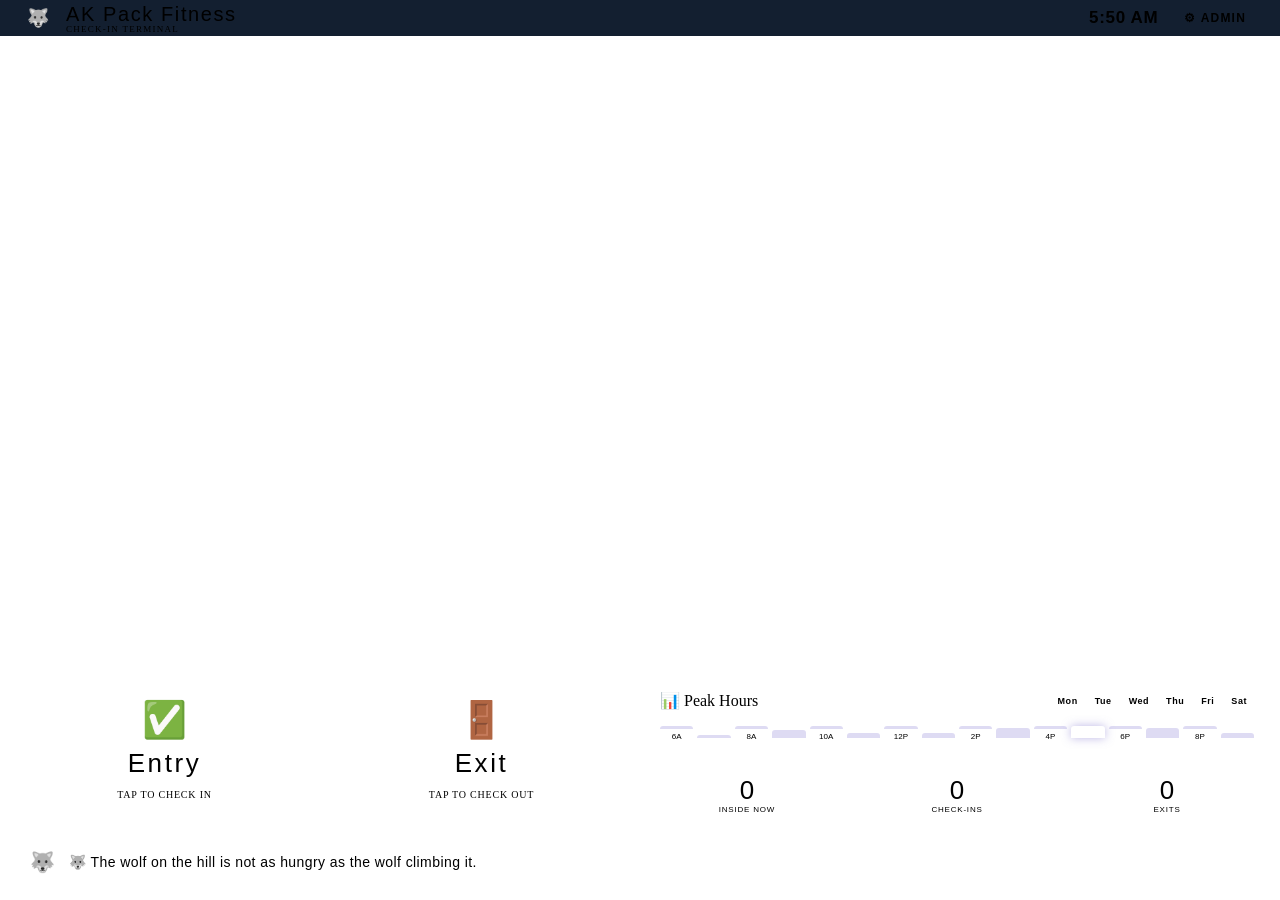
==== commit 397a0282: "Rename index-7.html to index.html" ====
--- a/index.html
+++ b/index.html
@@ -1,747 +1,313 @@
 <!DOCTYPE html>
 <html lang="en">
 <head>
-  <meta charset="UTF-8"/>
-  <meta name="viewport" content="width=device-width, initial-scale=1.0, maximum-scale=1.0, user-scalable=no"/>
-  <meta name="mobile-web-app-capable" content="yes"/>
-  <meta name="apple-mobile-web-app-capable" content="yes"/>
-  <meta name="apple-mobile-web-app-status-bar-style" content="black-translucent"/>
-  <title>AK Pack Fitness — Check In</title>
-  <link rel="stylesheet" href="style.css"/>
-  <style>
-
-    /* ══════════════════════════════════
-       MEMBER RESULT POPUP MODAL
-    ══════════════════════════════════ */
-    .result-overlay {
-      position: fixed; inset: 0; z-index: 600;
-      background: rgba(6, 8, 18, 0.88);
-      backdrop-filter: blur(16px);
-      -webkit-backdrop-filter: blur(16px);
-      display: flex; align-items: center; justify-content: center;
-      padding: 16px;
-      animation: overlayIn 0.25s ease forwards;
-    }
-    @keyframes overlayIn { from{opacity:0} to{opacity:1} }
-
-    .result-modal {
-      background: linear-gradient(160deg, #151B2E, #1A2040);
-      border: 1.5px solid rgba(255,255,255,0.10);
-      border-radius: 22px;
-      box-shadow: 0 0 0 1px rgba(255,255,255,0.05),
-                  0 24px 80px rgba(0,0,0,0.6),
-                  0 8px 32px rgba(0,0,0,0.4);
-      width: 100%; max-width: 480px;
-      overflow: hidden;
-      animation: modalIn 0.38s cubic-bezier(0.34, 1.4, 0.64, 1) forwards;
-      position: relative;
-    }
-    @keyframes modalIn {
-      from { opacity:0; transform: scale(0.82) translateY(30px); }
-      to   { opacity:1; transform: scale(1)    translateY(0px);  }
-    }
-
-    /* Colour bar top */
-    .result-modal-bar {
-      height: 4px; width: 100%;
-    }
-    .result-modal-bar.active  { background: linear-gradient(90deg,#22C55E,#4ADE80,#22C55E); }
-    .result-modal-bar.warning { background: linear-gradient(90deg,#F59E0B,#FCD34D,#F59E0B); }
-    .result-modal-bar.expired { background: linear-gradient(90deg,#E03030,#FF4040,#E03030); }
-    .result-modal-bar.exit    { background: linear-gradient(90deg,#3B82F6,#60A5FA,#3B82F6); }
-
-    .result-modal-inner { padding: 24px 24px 20px; }
-
-    /* Header row */
-    .result-modal-header { display:flex; align-items:flex-start; justify-content:space-between; margin-bottom:18px; gap:12px; }
-    .result-modal-name { font-family: var(--font-display); font-size: clamp(1.8rem, 6vw, 2.8rem); letter-spacing: 3px; color: #fff; line-height: 1; }
-    .result-modal-id   { font-family: 'Courier New', monospace; font-size: 0.82rem; color: var(--rose-bright); letter-spacing: 2px; margin-top: 4px; }
-    .result-modal-close {
-      width: 36px; height: 36px; border-radius: 50%;
-      background: rgba(255,255,255,0.08); border: 1px solid rgba(255,255,255,0.12);
-      color: var(--text-2); font-size: 1rem; cursor: pointer;
-      display: flex; align-items: center; justify-content: center;
-      flex-shrink: 0; transition: all 0.2s;
-    }
-    .result-modal-close:hover { background: var(--rose-pale); color: var(--rose-bright); transform: rotate(90deg) scale(1.1); }
-
-    /* Info grid */
-    .result-info-grid {
-      display: grid; grid-template-columns: 1fr 1fr;
-      gap: 10px; margin-bottom: 16px;
-    }
-    .result-info-cell {
-      background: rgba(255,255,255,0.04);
-      border: 1px solid rgba(255,255,255,0.07);
-      border-radius: 12px; padding: 12px 14px;
-    }
-    .result-info-label { font-size: 0.6rem; font-weight: 700; letter-spacing: 2px; text-transform: uppercase; color: var(--text-3); margin-bottom: 4px; }
-    .result-info-value { font-size: 0.9rem; font-weight: 600; color: var(--text); }
-    .result-days { font-family: var(--font-display); font-size: 1.9rem; letter-spacing: 2px; line-height: 1; }
-    .result-days.green  { color: #22C55E; text-shadow: 0 0 16px rgba(34,197,94,0.5); }
-    .result-days.yellow { color: #F59E0B; text-shadow: 0 0 16px rgba(245,158,11,0.5); }
-    .result-days.red    { color: #EF4444; text-shadow: 0 0 16px rgba(239,68,68,0.5); }
-
-    /* Alert bar */
-    .result-alert {
-      border-radius: 10px; padding: 11px 14px; margin-bottom: 14px;
-      font-size: 0.84rem; font-weight: 500;
-      display: flex; align-items: flex-start; gap: 9px;
-    }
-    .result-alert.danger  { background: rgba(239,68,68,0.12);  border: 1px solid rgba(239,68,68,0.25);  color: #EF4444; }
-    .result-alert.warning { background: rgba(245,158,11,0.12); border: 1px solid rgba(245,158,11,0.25); color: #F59E0B; }
-
-    /* Welcome section */
-    .result-welcome {
-      text-align: center; padding: 16px;
-      border-radius: 14px; margin-bottom: 16px;
-    }
-    .result-welcome.checkin { background: rgba(34,197,94,0.10); border: 1.5px solid rgba(34,197,94,0.22); }
-    .result-welcome.exit    { background: rgba(59,130,246,0.10); border: 1.5px solid rgba(59,130,246,0.22); }
-    .result-welcome-wolf { font-size: 2.6rem; margin-bottom: 6px; animation: wolfBounce 0.6s cubic-bezier(0.34,1.7,0.64,1); }
-    @keyframes wolfBounce { from{transform:scale(0) rotate(-20deg)} to{transform:scale(1) rotate(0deg)} }
-    .result-welcome-title { font-family: var(--font-heading); font-size: clamp(1rem,3.5vw,1.4rem); font-weight: 800; letter-spacing: 3px; text-transform: uppercase; margin-bottom: 6px; }
-    .result-welcome.checkin .result-welcome-title { color: #22C55E; }
-    .result-welcome.exit    .result-welcome-title { color: #60A5FA; }
-    .result-welcome-msg { font-size: clamp(0.82rem,2.5vw,0.94rem); line-height: 1.55; opacity: 0.85; }
-    .result-welcome.checkin .result-welcome-msg { color: #4ADE80; }
-    .result-welcome.exit    .result-welcome-msg { color: #93C5FD; }
-
-    /* Countdown bar at bottom of modal */
-    .result-countdown {
-      padding: 0 24px 18px;
-    }
-    .result-countdown-track { height: 3px; background: rgba(255,255,255,0.08); border-radius: 99px; overflow:hidden; }
-    .result-countdown-fill  { height: 100%; border-radius: 99px; width: 100%; }
-    .result-countdown-fill.checkin { background: linear-gradient(90deg,#22C55E,#4ADE80); }
-    .result-countdown-fill.exit    { background: linear-gradient(90deg,#3B82F6,#60A5FA); }
-    .result-countdown-fill.expired { background: linear-gradient(90deg,#E03030,#FF4040); }
-    .result-countdown-label { font-size: 0.62rem; letter-spacing: 2px; text-transform: uppercase; color: var(--text-3); text-align: center; margin-top: 6px; }
-
-    /* Error toast (small, non-blocking) */
-    .toast-error {
-      position: fixed; bottom: 80px; left: 50%; transform: translateX(-50%);
-      z-index: 700; background: #1A0A0A; border: 1.5px solid rgba(239,68,68,0.4);
-      border-radius: 12px; padding: 12px 20px;
-      display: flex; align-items: center; gap: 10px;
-      font-size: 0.86rem; font-weight: 500; color: #EF4444;
-      box-shadow: 0 8px 32px rgba(0,0,0,0.5);
-      animation: toastIn 0.3s cubic-bezier(0.34,1.4,0.64,1);
-      white-space: nowrap; max-width: 90vw;
-    }
-    @keyframes toastIn { from{opacity:0;transform:translateX(-50%) translateY(20px)} to{opacity:1;transform:translateX(-50%) translateY(0)} }
-
-    /* ══════════════════════════════════
-       NUMBER PAD
-    ══════════════════════════════════ */
-    .numpad-display {
-      background: var(--surface-3); border: 2px solid var(--border-md);
-      border-radius: var(--radius); padding: 18px 20px;
-      font-family: var(--font-display); font-size: 3rem; letter-spacing: 8px;
-      color: var(--text); text-align: center; min-height: 80px;
-      display: flex; align-items: center; justify-content: center;
-      margin-bottom: 14px; transition: border-color 0.2s, box-shadow 0.2s;
-      word-break: break-all;
-    }
-    .numpad-display.active { border-color: var(--rose); box-shadow: 0 0 0 3px var(--rose-glow); }
-    .numpad-display-placeholder { color: var(--text-3); font-size: 1.1rem; letter-spacing: 3px; font-family: var(--font-body); font-weight: 400; }
-    .numpad-grid { display: grid; grid-template-columns: repeat(3, 1fr); gap: 10px; margin-bottom: 12px; }
-    .numpad-key {
-      background: var(--surface-2); border: 1.5px solid var(--border-md);
-      border-radius: var(--radius); color: var(--text); font-family: var(--font-display);
-      font-size: 2rem; letter-spacing: 1px; padding: 20px 10px; cursor: pointer;
-      text-align: center; transition: all 0.15s cubic-bezier(0.34,1.4,0.64,1);
-      user-select: none; -webkit-tap-highlight-color: transparent;
-      touch-action: manipulation; line-height: 1;
-    }
-    .numpad-key:hover  { background: var(--surface-3); border-color: var(--border-lg); transform: scale(1.04); }
-    .numpad-key:active { transform: scale(0.91); background: var(--glass-hover); }
-    .numpad-key.key-clear { background: var(--surface-3); color: var(--yellow); border-color: var(--yellow-border); font-size: 1.2rem; font-family: var(--font-heading); letter-spacing: 2px; }
-    .numpad-key.key-clear:hover { background: var(--yellow-bg); }
-    .numpad-key.key-enter { background: linear-gradient(135deg,var(--rose),var(--rose-bright)); color:#fff; border-color:transparent; box-shadow:0 4px 18px var(--rose-glow-md); font-size:1.5rem; }
-    .numpad-key.key-enter:hover { box-shadow:0 6px 28px var(--rose-glow-md); transform:scale(1.05); }
-    .numpad-key.key-exit  { background: linear-gradient(135deg,#3B0DAA,#6B3BF0); color:#fff; border-color:transparent; box-shadow:0 4px 18px rgba(107,59,240,0.35); font-size:1.5rem; }
-    .numpad-key.key-exit:hover { box-shadow:0 6px 28px rgba(107,59,240,0.5); transform:scale(1.05); }
-    .numpad-key.key-del { font-size: 1.5rem; color: var(--text-2); }
-
-    /* ══════════════════════════════════
-       LAYOUT
-    ══════════════════════════════════ */
-    .terminal-wrap { display:flex; flex-direction:column; align-items:center; padding:4px 0 32px; }
-    .input-card { background:var(--surface); border:1px solid var(--border); border-radius:14px; padding:22px; width:100%; max-width:440px; box-shadow:var(--shadow-md); position:relative; overflow:hidden; }
-    .input-card::before { content:''; position:absolute; top:0; left:0; right:0; height:2px; background:linear-gradient(90deg,var(--rose),var(--rose-bright),transparent); }
-    .stats-row { display:grid; grid-template-columns:repeat(4,1fr); gap:10px; width:100%; max-width:960px; margin-bottom:16px; }
-    .graph-section { width:100%; max-width:960px; }
-    .mode-label { font-size:0.65rem; font-weight:700; letter-spacing:3px; text-transform:uppercase; color:var(--text-3); margin-bottom:10px; text-align:center; }
-
-    /* Loading spinner inside modal */
-    .modal-loading {
-      position: fixed; inset:0; z-index:600;
-      background: rgba(6,8,18,0.75); backdrop-filter:blur(12px);
-      display:flex; flex-direction:column; align-items:center; justify-content:center; gap:14px;
-      animation: overlayIn 0.2s ease;
-    }
-    .modal-loading-text { font-family:var(--font-heading); font-size:1rem; font-weight:700; letter-spacing:4px; text-transform:uppercase; color:var(--text-2); }
-
-    @media(max-width:600px){
-      .stats-row { grid-template-columns:1fr 1fr; }
-      .input-card { padding:14px; }
-      .numpad-key { padding:16px 8px; font-size:1.7rem; }
-      .numpad-key.key-clear,.numpad-key.key-del { font-size:1.1rem; }
-      .numpad-display { font-size:2.4rem; min-height:66px; padding:14px; }
-      .numpad-grid { gap:8px; }
-      .result-modal { border-radius: 20px 20px 0 0; }
-      .result-overlay { align-items: flex-end; padding:0; }
-      .result-info-grid { grid-template-columns: 1fr 1fr; }
-      .result-modal-inner { padding:18px 18px 14px; }
-    }
-  </style>
+<meta charset="UTF-8">
+<meta name="viewport" content="width=device-width, initial-scale=1.0, maximum-scale=1.0">
+<title>AK Pack Fitness</title>
+<link rel="stylesheet" href="style.css">
+<style>
+/* ── TOPBAR ── */
+.topbar{
+  position:fixed;top:0;left:0;right:0;height:var(--topbar);
+  background:rgba(10,22,40,.96);backdrop-filter:blur(16px);
+  border-bottom:1px solid var(--border);
+  display:flex;align-items:center;justify-content:space-between;
+  padding:0 20px;z-index:100;
+}
+.logo{display:flex;align-items:center;gap:10px;cursor:pointer;user-select:none}
+.logo-icon{width:36px;height:36px;background:linear-gradient(135deg,var(--accent),var(--accent2));border-radius:10px;display:flex;align-items:center;justify-content:center;font-size:18px;box-shadow:0 0 16px var(--accent-glow)}
+.logo-text{font-family:'Bebas Neue',sans-serif;font-size:20px;letter-spacing:.08em}
+.logo-sub{font-size:9px;color:var(--text2);letter-spacing:.14em;text-transform:uppercase;margin-top:-2px}
+.topbar-right{display:flex;align-items:center;gap:12px}
+.clock-wrap{display:flex;align-items:center;gap:6px;font-family:'Barlow Condensed',sans-serif;font-size:17px;font-weight:600;color:var(--text2);letter-spacing:.04em}
+.admin-link{background:var(--card);border:1px solid var(--border2);color:var(--text2);padding:6px 14px;border-radius:var(--radius-sm);cursor:pointer;font-family:'Barlow Condensed',sans-serif;font-size:12px;font-weight:600;letter-spacing:.1em;text-transform:uppercase;transition:all .2s;text-decoration:none;display:inline-flex;align-items:center;gap:5px}
+.admin-link:hover{border-color:var(--accent);color:var(--accent);box-shadow:0 0 12px var(--accent-glow)}
+
+/* ── MAIN GRID ── */
+.main{
+  position:fixed;
+  top:var(--topbar);left:0;right:0;bottom:0;
+  display:grid;
+  grid-template-columns:1fr 1fr;
+  grid-template-rows:1fr 52px;
+  gap:12px;padding:12px;
+  z-index:1;
+}
+
+/* ── LEFT COL ── */
+.left-col{display:grid;grid-template-columns:1fr 1fr;gap:12px}
+
+/* ENTRY / EXIT */
+.action-btn{
+  background:var(--card);border:1px solid var(--border);border-radius:var(--radius);
+  display:flex;flex-direction:column;align-items:center;justify-content:center;
+  gap:10px;cursor:pointer;text-decoration:none;color:var(--text);
+  transition:all .35s cubic-bezier(.34,1.56,.64,1);
+  position:relative;overflow:hidden;min-height:0;
+}
+.action-btn::before{content:'';position:absolute;inset:0;opacity:0;transition:opacity .3s;border-radius:inherit}
+.action-btn.entry::before{background:radial-gradient(circle at 50% 60%,rgba(0,200,150,.18) 0%,transparent 70%)}
+.action-btn.exit::before{background:radial-gradient(circle at 50% 60%,rgba(224,85,85,.15) 0%,transparent 70%)}
+.action-btn:hover::before{opacity:1}
+.action-btn.entry:hover{border-color:var(--accent);box-shadow:0 0 28px rgba(0,200,150,.2);transform:translateY(-2px)}
+.action-btn.exit:hover{border-color:var(--red);box-shadow:0 0 28px rgba(224,85,85,.2);transform:translateY(-2px)}
+.action-btn:active{transform:scale(.97)}
+.action-icon{font-size:36px;line-height:1}
+.action-label{font-family:'Bebas Neue',sans-serif;font-size:26px;letter-spacing:.1em}
+.action-btn.entry .action-label{color:var(--accent)}
+.action-btn.exit .action-label{color:var(--red)}
+.action-sub{font-size:10px;color:var(--text3);letter-spacing:.08em;text-transform:uppercase}
+.action-btn.entry{animation:breatheTeal 3s ease-in-out infinite}
+.action-btn.exit{animation:breatheRed 3s ease-in-out infinite;animation-delay:1.5s}
+@keyframes breatheTeal{0%,100%{box-shadow:0 0 0 0 rgba(0,200,150,0)}50%{box-shadow:0 0 18px 2px rgba(0,200,150,.1)}}
+@keyframes breatheRed{0%,100%{box-shadow:0 0 0 0 rgba(224,85,85,0)}50%{box-shadow:0 0 18px 2px rgba(224,85,85,.1)}}
+
+/* ── RIGHT COL ── */
+.right-col{display:grid;grid-template-rows:1fr auto;gap:12px}
+
+/* GRAPH */
+.graph-card{background:var(--card);border:1px solid var(--border);border-radius:var(--radius);padding:14px;display:flex;flex-direction:column;min-height:0}
+.graph-header{display:flex;align-items:center;justify-content:space-between;margin-bottom:10px;flex-shrink:0}
+.day-pills{display:flex;gap:3px}
+.day-pill{padding:3px 7px;border-radius:20px;font-size:9px;font-family:'Barlow Condensed',sans-serif;font-weight:600;letter-spacing:.06em;cursor:pointer;border:1px solid var(--border);color:var(--text3);background:transparent;transition:all .2s}
+.day-pill.active{background:var(--accent);border-color:var(--accent);color:#000;font-weight:700}
+.bar-chart{display:flex;align-items:flex-end;gap:4px;flex:1;min-height:0;padding-top:6px}
+.bar-wrap{flex:1;display:flex;flex-direction:column;align-items:center;gap:3px;height:100%;justify-content:flex-end}
+.bar{width:100%;border-radius:3px 3px 0 0;background:rgba(124,111,205,.25);transition:height .6s cubic-bezier(.34,1.56,.64,1),background .2s;cursor:pointer;min-height:3px}
+.bar.peak{background:var(--purple);box-shadow:0 0 10px rgba(124,111,205,.5)}
+.bar:hover{background:var(--accent)}
+.bar-label{font-size:8px;color:var(--text3);font-family:'Barlow Condensed',sans-serif;white-space:nowrap}
+
+/* MINI STATS ROW */
+.mini-stats{display:grid;grid-template-columns:1fr 1fr 1fr;gap:8px}
+.mini-stat{background:var(--card);border:1px solid var(--border);border-radius:var(--radius-sm);padding:10px 8px;text-align:center}
+.mini-val{font-family:'Bebas Neue',sans-serif;font-size:26px;line-height:1;margin-bottom:2px}
+.mini-label{font-size:8px;color:var(--text3);letter-spacing:.1em;text-transform:uppercase;font-family:'Barlow Condensed',sans-serif}
+.stat-inside .mini-val{color:var(--blue)}
+.stat-checkin .mini-val{color:var(--accent)}
+.stat-exits .mini-val{color:var(--text2)}
+
+/* PACK FEED */
+.pack-feed{
+  grid-column:1/-1;
+  background:var(--card2);border:1px solid var(--border2);border-radius:var(--radius);
+  padding:0 18px;display:flex;align-items:center;gap:14px;overflow:hidden;
+}
+.feed-wolf{font-size:20px;flex-shrink:0;filter:drop-shadow(0 0 8px var(--accent))}
+.feed-text{font-family:'Barlow Condensed',sans-serif;font-size:14px;font-weight:500;color:var(--text2);letter-spacing:.03em;flex:1;transition:opacity .5s,transform .4s}
+.feed-text.out{opacity:0;transform:translateY(-8px)}
+.feed-dots{display:flex;gap:4px;flex-shrink:0}
+.fdot{width:5px;height:5px;border-radius:50%;background:var(--border2);transition:background .3s}
+.fdot.on{background:var(--accent)}
+
+/* ── RESPONSIVE ── */
+@media(max-width:900px){
+  .main{grid-template-columns:1fr 1fr;grid-template-rows:1fr 1fr 44px;gap:10px;padding:10px}
+  .left-col{grid-column:1/2;grid-row:1/2}
+  .right-col{grid-column:2/3;grid-row:1/3}
+  .pack-feed{grid-row:3}
+}
+@media(max-width:600px){
+  .main{position:relative;top:var(--topbar);bottom:auto;height:auto;display:flex;flex-direction:column;gap:10px;padding:10px;overflow-y:auto}
+  .left-col{grid-template-columns:1fr 1fr;min-height:160px}
+  .action-icon{font-size:28px}
+  .action-label{font-size:20px}
+  .logo-sub{display:none}
+  .bar-chart{height:60px}
+}
+/* LANDSCAPE MOBILE/TABLET */
+@media(max-height:520px){
+  :root{--topbar:48px}
+  .main{gap:8px;padding:8px}
+  .action-icon{font-size:24px}
+  .action-label{font-size:20px}
+  .action-sub{display:none}
+  .mini-val{font-size:20px}
+  .bar-chart{min-height:40px}
+  .pack-feed{padding:0 12px}
+  .feed-text{font-size:12px}
+}
+</style>
 </head>
 <body>
 
-<!-- SIDEBAR -->
-<aside class="sidebar">
-  <div class="sidebar-logo" id="logoTapArea">
-    <img src="logo.png" alt="AK Pack Fitness"/>
-    <div class="sidebar-logo-name"><span>AK</span> PACK FITNESS</div>
-    <div class="sidebar-logo-sub">ATTENDANCE SYSTEM</div>
-  </div>
-  <div class="sidebar-section">
-    <div class="sidebar-section-label">Menu</div>
-    <ul class="sidebar-nav">
-      <li><a href="index.html" class="active"><span class="nav-icon">🏋️</span> Check In</a></li>
-      <li id="navAdmin"   class="hidden"><a href="admin.html"><span class="nav-icon">📊</span> Monitor</a></li>
-      <li id="navHistory" class="hidden"><a href="history.html"><span class="nav-icon">📋</span> History</a></li>
-      <li><a href="workout.html"><span class="nav-icon">💪</span> Training Plans</a></li>
-    </ul>
-  </div>
-  <div class="sidebar-footer">
-    <button class="sidebar-footer-btn" onclick="openAdminLogin()"><span>🔒</span> Admin Access</button>
-    <button class="sidebar-footer-btn" onclick="showConfigOverlay()"><span>⚙️</span> Settings</button>
-  </div>
-</aside>
-
-<!-- BOTTOM NAV -->
-<nav class="bottom-nav">
-  <div class="bottom-nav-inner">
-    <a href="index.html" class="bottom-nav-item active"><span class="bnav-icon">🏋️</span><span>Check In</span></a>
-    <a href="workout.html" class="bottom-nav-item"><span class="bnav-icon">💪</span><span>Training</span></a>
-    <a href="#" class="bottom-nav-item" onclick="openAdminLogin();return false;"><span class="bnav-icon">📊</span><span>Admin</span></a>
-    <a href="#" class="bottom-nav-item" onclick="showConfigOverlay();return false;"><span class="bnav-icon">⚙️</span><span>Settings</span></a>
-  </div>
-</nav>
-
-<!-- ADMIN LOGIN -->
-<div id="adminLoginOverlay" class="config-overlay hidden">
-  <div class="config-box" style="max-width:360px">
-    <div class="config-title">🔒 Admin Access</div>
-    <p class="config-note">Enter the admin password to access monitor and history.</p>
-    <input class="config-input" id="adminPasswordInput" type="password" placeholder="Enter password..."
-      onkeydown="if(event.key==='Enter')checkAdminPassword()"/>
-    <div id="adminLoginError" class="alert alert-danger hidden" style="margin-top:8px"><span class="alert-icon">✖</span> Incorrect password.</div>
-    <div style="display:flex;gap:8px;margin-top:14px">
-      <button class="btn btn-primary" style="flex:1" onclick="checkAdminPassword()">Enter</button>
-      <button class="btn btn-secondary" onclick="closeAdminLogin()">Cancel</button>
+<div class="topbar">
+  <div class="logo" id="logoEl">
+    <div class="logo-icon">🐺</div>
+    <div>
+      <div class="logo-text">AK Pack Fitness</div>
+      <div class="logo-sub">Check-In Terminal</div>
     </div>
   </div>
+  <div class="topbar-right">
+    <div class="clock-wrap"><span class="live-dot"></span><span id="clock">--:-- --</span></div>
+    <a class="admin-link" href="admin.html">⚙ Admin</a>
+  </div>
 </div>
 
-<!-- MAIN -->
-<div class="main-wrapper">
-  <div class="topbar">
-    <div class="topbar-title" id="topbarTitle">🐺 Check In Terminal</div>
-    <div class="topbar-right">
-      <span class="live-dot">LIVE</span>
-      <span id="clockDisplay" style="font-size:0.75rem;color:var(--text-3)"></span>
-    </div>
-  </div>
-
-  <main class="page-content">
-    <div class="terminal-wrap">
-
-      <!-- CUBES -->
-      <div class="cube-row" style="width:100%;max-width:680px">
-        <div class="cube-btn active-checkin" id="cubeCheckin" onclick="setMode('checkin')">
-          <span class="cube-btn-icon">🏋️</span>
-          <div class="cube-btn-label">Check In</div>
-          <div class="cube-btn-sub">Record entry</div>
-        </div>
-        <div class="cube-live">
-          <div class="cube-live-number" id="liveCount">—</div>
-          <div class="cube-live-label">Pack Inside</div>
-          <div class="cube-live-sub">Today</div>
-        </div>
-        <div class="cube-btn" id="cubeExit" onclick="setMode('exit')">
-          <span class="cube-btn-icon">🚪</span>
-          <div class="cube-btn-label">Exit</div>
-          <div class="cube-btn-sub">Record exit</div>
+<div class="main">
+
+  <!-- LEFT: ENTRY + EXIT -->
+  <div class="left-col">
+    <a class="action-btn entry" href="numpad.html?mode=entry">
+      <div class="action-icon">✅</div>
+      <div class="action-label">Entry</div>
+      <div class="action-sub">Tap to check in</div>
+    </a>
+    <a class="action-btn exit" href="numpad.html?mode=exit">
+      <div class="action-icon">🚪</div>
+      <div class="action-label">Exit</div>
+      <div class="action-sub">Tap to check out</div>
+    </a>
+  </div>
+
+  <!-- RIGHT: GRAPH + MINI STATS -->
+  <div class="right-col">
+    <div class="graph-card">
+      <div class="graph-header">
+        <div class="card-title">📊 Peak Hours</div>
+        <div class="day-pills">
+          <button class="day-pill active" onclick="setDay(this,'Mon')">Mon</button>
+          <button class="day-pill" onclick="setDay(this,'Tue')">Tue</button>
+          <button class="day-pill" onclick="setDay(this,'Wed')">Wed</button>
+          <button class="day-pill" onclick="setDay(this,'Thu')">Thu</button>
+          <button class="day-pill" onclick="setDay(this,'Fri')">Fri</button>
+          <button class="day-pill" onclick="setDay(this,'Sat')">Sat</button>
         </div>
       </div>
-
-      <!-- NUMBER PAD -->
-      <div class="input-card mt-16">
-        <div class="mode-label" id="modeLabel">ENTER MEMBER ID — CHECK IN</div>
-        <div class="numpad-display" id="numpadDisplay">
-          <span class="numpad-display-placeholder" id="numpadPlaceholder">TAP NUMBERS BELOW</span>
-          <span id="numpadValue" style="display:none"></span>
-        </div>
-        <input type="hidden" id="memberIdInput"/>
-        <div class="numpad-grid">
-          <button class="numpad-key" onclick="numpadPress('1')">1</button>
-          <button class="numpad-key" onclick="numpadPress('2')">2</button>
-          <button class="numpad-key" onclick="numpadPress('3')">3</button>
-          <button class="numpad-key" onclick="numpadPress('4')">4</button>
-          <button class="numpad-key" onclick="numpadPress('5')">5</button>
-          <button class="numpad-key" onclick="numpadPress('6')">6</button>
-          <button class="numpad-key" onclick="numpadPress('7')">7</button>
-          <button class="numpad-key" onclick="numpadPress('8')">8</button>
-          <button class="numpad-key" onclick="numpadPress('9')">9</button>
-          <button class="numpad-key key-clear" onclick="numpadClear()">CLEAR</button>
-          <button class="numpad-key" onclick="numpadPress('0')">0</button>
-          <button class="numpad-key key-del" onclick="numpadDelete()">⌫</button>
-        </div>
-        <div style="display:grid;grid-template-columns:1fr 1fr;gap:10px">
-          <button class="numpad-key key-enter" onclick="numpadSubmit()">✓ CHECK IN</button>
-          <button class="numpad-key key-exit"  onclick="numpadSubmitExit()">🚪 EXIT</button>
-        </div>
-      </div>
-
-      <!-- DIVIDER -->
-      <div style="width:100%;max-width:960px;border-top:1px solid var(--border);margin:28px 0 18px"></div>
-
-      <!-- STATS -->
-      <div class="stats-row">
-        <div class="stat-counter">
-          <div class="stat-counter-label">Check Ins</div>
-          <div class="stat-counter-number" id="statCheckIns">—</div>
-          <div class="stat-counter-sub">Today</div>
-        </div>
-        <div class="stat-counter">
-          <div class="stat-counter-label">Exits</div>
-          <div class="stat-counter-number" id="statExits" style="color:var(--blue);text-shadow:0 0 20px rgba(59,130,246,0.3)">—</div>
-          <div class="stat-counter-sub">Today</div>
-        </div>
-        <div class="stat-counter">
-          <div class="stat-counter-label">Peak Hour</div>
-          <div class="stat-counter-number" id="statPeakHour" style="font-size:1.6rem;color:var(--yellow);text-shadow:0 0 20px rgba(245,158,11,0.3)">—</div>
-          <div class="stat-counter-sub">Busiest time</div>
-        </div>
-        <div class="stat-counter">
-          <div class="stat-counter-label">Inside Now</div>
-          <div class="stat-counter-number" id="statInside" style="color:var(--green);text-shadow:0 0 20px rgba(34,197,94,0.3)">—</div>
-          <div class="stat-counter-sub">Estimated</div>
-        </div>
-      </div>
-
-      <!-- GRAPH -->
-      <div class="graph-section">
-        <div class="chart-container">
-          <div class="chart-header">
-            <div>
-              <div class="section-title">⏱ Peak Time Analysis</div>
-              <div class="section-divider"></div>
-            </div>
-            <div class="day-selector" id="daySelector"></div>
-          </div>
-          <div style="font-size:0.68rem;color:var(--text-3);margin-bottom:12px">Members per hour · <span style="color:var(--yellow)">🌟 Gold = peak</span></div>
-          <div class="chart-scroll">
-            <div class="chart-bars" id="chartBars">
-              <div style="text-align:center;width:100%;padding:20px;color:var(--text-3);font-size:0.8rem">Loading data...</div>
-            </div>
-          </div>
-        </div>
-      </div>
-
+      <div class="bar-chart" id="barChart"></div>
     </div>
-  </main>
-
-  <footer class="site-footer">
-    <p>AK PACK FITNESS © <span id="fyear"></span> — <span>CHECK IN TERMINAL</span></p>
-  </footer>
+
+    <div class="mini-stats">
+      <div class="mini-stat stat-inside"><div class="mini-val" id="insideCount">0</div><div class="mini-label">Inside Now</div></div>
+      <div class="mini-stat stat-checkin"><div class="mini-val" id="checkinCount">0</div><div class="mini-label">Check-ins</div></div>
+      <div class="mini-stat stat-exits"><div class="mini-val" id="exitCount">0</div><div class="mini-label">Exits</div></div>
+    </div>
+  </div>
+
+  <!-- PACK FEED -->
+  <div class="pack-feed">
+    <div class="feed-wolf">🐺</div>
+    <div class="feed-text" id="feedText">Loading pack message...</div>
+    <div class="feed-dots" id="feedDots"></div>
+  </div>
+
 </div>
 
-<script src="script.js"></script>
+<div class="toast-container" id="tc"></div>
+
 <script>
-document.getElementById('fyear').textContent = new Date().getFullYear();
-function updateClock(){ document.getElementById('clockDisplay').textContent = nowTime(); }
-setInterval(updateClock,1000); updateClock();
-
-// ── NUMBER PAD ────────────────────────────────────────────────
-let numpadCurrent = '';
-const MAX_DIGITS  = 6;
-
-function numpadPress(d){ if(numpadCurrent.length>=MAX_DIGITS)return; numpadCurrent+=d; updateNumpadDisplay(); }
-function numpadDelete(){ numpadCurrent=numpadCurrent.slice(0,-1); updateNumpadDisplay(); }
-function numpadClear() { numpadCurrent=''; updateNumpadDisplay(); }
-function updateNumpadDisplay(){
-  const disp=document.getElementById('numpadDisplay');
-  const ph  =document.getElementById('numpadPlaceholder');
-  const val =document.getElementById('numpadValue');
-  document.getElementById('memberIdInput').value=numpadCurrent;
-  if(numpadCurrent){ ph.style.display='none'; val.style.display='block'; val.textContent=numpadCurrent; disp.classList.add('active'); }
-  else             { ph.style.display='block'; val.style.display='none'; disp.classList.remove('active'); }
-}
-function numpadSubmit(){
-  if(!requireConfig())return;
-  if(!numpadCurrent){showToastError('Please enter your Member ID.');return;}
-  handleCheckIn(numpadCurrent);
-}
-function numpadSubmitExit(){
-  if(!requireConfig())return;
-  if(!numpadCurrent){showToastError('Please enter your Member ID.');return;}
-  handleExitMember(numpadCurrent);
-}
-
-// Physical keyboard support
-document.addEventListener('keydown',(e)=>{
-  if(e.target.tagName==='INPUT'&&e.target.type!=='hidden') return;
-  if(document.querySelector('.result-overlay')||document.querySelector('.modal-loading')) return;
-  if(e.key>='0'&&e.key<='9') numpadPress(e.key);
-  else if(e.key==='Backspace') numpadDelete();
-  else if(e.key==='Enter') numpadSubmit();
-  else if(e.key==='Escape'||e.key==='Delete') numpadClear();
+const SHEET_ID = localStorage.getItem('ak_sheet_id')||'';
+
+/* CLOCK */
+function tick(){
+  const n=new Date();let h=n.getHours();const m=String(n.getMinutes()).padStart(2,'0');
+  const ap=h>=12?'PM':'AM';h=h%12||12;
+  document.getElementById('clock').textContent=`${h}:${m} ${ap}`;
+}
+tick();setInterval(tick,1000);
+
+/* BAR CHART */
+const HD={Mon:[2,5,8,12,9,7,6,8,10,14,18,22,19,15,12,8],Tue:[1,4,7,10,8,6,5,7,9,13,17,20,18,14,11,7],Wed:[3,6,9,13,10,8,7,9,11,15,19,23,20,16,13,9],Thu:[2,5,8,11,9,7,6,8,10,14,18,21,19,15,12,8],Fri:[4,7,10,14,11,9,8,10,12,16,20,24,21,17,14,10],Sat:[8,14,20,18,15,12,10,8,7,6,5,4,3,2,1,0]};
+const HL=['6A','7A','8A','9A','10A','11A','12P','1P','2P','3P','4P','5P','6P','7P','8P','9P'];
+function renderChart(day){
+  const d=HD[day]||HD.Mon;const mx=Math.max(...d);
+  const c=document.getElementById('barChart');c.innerHTML='';
+  d.forEach((v,i)=>{
+    const w=document.createElement('div');w.className='bar-wrap';
+    const b=document.createElement('div');b.className='bar'+(v===mx?' peak':'');
+    b.style.height=`${(v/mx)*100}%`;
+    const l=document.createElement('div');l.className='bar-label';
+    l.textContent=i%2===0?HL[i]:'';
+    w.appendChild(b);w.appendChild(l);c.appendChild(w);
+  });
+}
+function setDay(el,day){
+  document.querySelectorAll('.day-pill').forEach(p=>p.classList.remove('active'));
+  el.classList.add('active');renderChart(day);
+}
+renderChart('Mon');
+
+/* PACK FEED */
+const msgs=[
+  '🐺 The wolf on the hill is not as hungry as the wolf climbing it.',
+  '💪 Every rep brings you closer to the pack leader.',
+  '🔥 Pain is temporary. Pack pride is forever.',
+  '🐺 A wolf does not lose sleep over the opinion of sheep.',
+  '⚡ Your only competition is who you were yesterday.',
+  '🏋️ Iron sharpens iron — the pack makes you stronger.',
+  '🐺 Consistency beats intensity. Show up every single day.',
+  '💥 The body achieves what the mind believes.',
+  '💡 Tip: Hydrate before, during and after every session!',
+  '🐺 Train like a wolf. Recover like a champion.',
+];
+let fi=0;
+const ft=document.getElementById('feedText');
+const fdots=document.getElementById('feedDots');
+msgs.forEach((_,i)=>{const d=document.createElement('div');d.className='fdot'+(i===0?' on':'');fdots.appendChild(d)});
+ft.textContent=msgs[0];
+function nextFeed(){
+  ft.classList.add('out');
+  setTimeout(()=>{
+    fi=(fi+1)%msgs.length;
+    ft.textContent=msgs[fi];
+    ft.classList.remove('out');
+    document.querySelectorAll('.fdot').forEach((d,i)=>d.classList.toggle('on',i===fi));
+  },500);
+}
+setInterval(nextFeed,8000);
+
+/* STATS from Google Sheets */
+function loadStats(){
+  if(!SHEET_ID)return;
+  const today=new Date().toLocaleDateString('en-GB');
+  const cb='akSt_'+Date.now();
+  window[cb]=function(data){
+    try{
+      const rows=data.table.rows||[];
+      let ci=0,ex=0;const ins=new Set();
+      rows.forEach(r=>{
+        const dt=r.c[0]?.f||r.c[0]?.v||'';
+        const st=r.c[4]?.v||'';
+        const id=String(r.c[2]?.v||'');
+        const dStr=typeof dt==='number'?excelDateToJS(dt):dt;
+        if(dStr===today||dStr.startsWith(today)){
+          if(st==='Entry'){ci++;ins.add(id);}
+          if(st==='Exit'){ex++;ins.delete(id);}
+        }
+      });
+      document.getElementById('insideCount').textContent=ins.size;
+      document.getElementById('checkinCount').textContent=ci;
+      document.getElementById('exitCount').textContent=ex;
+      console.log('[AK Stats]',{ci,ex,inside:ins.size});
+    }catch(e){console.error('[AK Stats]',e);}
+    delete window[cb];
+  };
+  const s=document.createElement('script');
+  s.src=`https://docs.google.com/spreadsheets/d/${SHEET_ID}/gviz/tq?sheet=Attendance&tq=select%20*&tqx=responseHandler:${cb}`;
+  document.head.appendChild(s);
+}
+function excelDateToJS(serial){const d=new Date(Math.round((serial-25569)*86400*1000));return d.toLocaleDateString('en-GB');}
+loadStats();setInterval(loadStats,30000);
+
+/* MIDNIGHT RESET */
+let lastDate=new Date().toDateString();
+setInterval(()=>{const nd=new Date().toDateString();if(nd!==lastDate){lastDate=nd;loadStats();}},60000);
+
+/* LOGO 5x TAP → ADMIN */
+let taps=0,tapT;
+document.getElementById('logoEl').addEventListener('click',()=>{
+  taps++;clearTimeout(tapT);tapT=setTimeout(()=>taps=0,2000);
+  if(taps>=5)window.location.href='admin.html';
 });
 
-// ── MODE ──────────────────────────────────────────────────────
-let currentMode='checkin';
-function setMode(mode){
-  currentMode=mode;
-  const ci=document.getElementById('cubeCheckin');
-  const ex=document.getElementById('cubeExit');
-  const ml=document.getElementById('modeLabel');
-  if(mode==='checkin'){
-    ci.className='cube-btn active-checkin'; ex.className='cube-btn dimmed';
-    ml.textContent='ENTER MEMBER ID — CHECK IN';
-    document.getElementById('topbarTitle').textContent='🐺 Check In Terminal';
-  } else {
-    ex.className='cube-btn active-exit'; ci.className='cube-btn dimmed';
-    ml.textContent='ENTER MEMBER ID — EXIT';
-    document.getElementById('topbarTitle').textContent='🚪 Exit Terminal';
-  }
-}
-
-// ── TOAST ERROR (small non-blocking) ─────────────────────────
-let toastTimer=null;
-function showToastError(msg){
-  document.querySelector('.toast-error')?.remove();
-  clearTimeout(toastTimer);
-  const t=document.createElement('div');
-  t.className='toast-error';
-  t.innerHTML=`<span>🚫</span><span>${msg}</span>`;
-  document.body.appendChild(t);
-  toastTimer=setTimeout(()=>t.remove(),3500);
-}
-
-// ── LOADING OVERLAY ───────────────────────────────────────────
-function showLoadingOverlay(show){
-  document.querySelector('.modal-loading')?.remove();
-  if(!show) return;
-  const el=document.createElement('div');
-  el.className='modal-loading';
-  el.innerHTML=`<div class="spinner" style="width:40px;height:40px;border-width:4px"></div><div class="modal-loading-text">Searching...</div>`;
-  document.body.appendChild(el);
-}
-
-// ── RESULT MODAL ──────────────────────────────────────────────
-let autoResetTimer=null, cdInterval=null;
-
-function showResultModal(html, type='checkin'){
-  closeResultModal();
-  const overlay=document.createElement('div');
-  overlay.className='result-overlay';
-  overlay.id='resultOverlay';
-  overlay.innerHTML=html;
-  document.body.appendChild(overlay);
-  // Close on backdrop click
-  overlay.addEventListener('click',(e)=>{ if(e.target===overlay) closeResultModal(); });
-  // Start auto countdown
-  startAutoReset(type);
-}
-
-function closeResultModal(){
-  stopAutoReset();
-  const ov=document.getElementById('resultOverlay');
-  if(ov){
-    ov.style.transition='opacity 0.25s ease';
-    ov.style.opacity='0';
-    setTimeout(()=>ov.remove(),250);
-  }
-  numpadClear();
-  setMode('checkin');
-  loadStats();
-}
-
-function startAutoReset(type='checkin'){
-  stopAutoReset();
-  let secs=6;
-  const bar=document.getElementById('resultCountdownFill');
-  const label=document.getElementById('resultCountdownLabel');
-  if(bar){ bar.style.transition='none'; bar.style.width='100%'; requestAnimationFrame(()=>requestAnimationFrame(()=>{ bar.style.transition=`width ${secs}s linear`; bar.style.width='0%'; })); }
-  if(label) label.textContent=`Closing in ${secs}s · tap anywhere to close`;
-  cdInterval=setInterval(()=>{
-    secs--;
-    if(label) label.textContent=`Closing in ${secs}s · tap anywhere to close`;
-  },1000);
-  autoResetTimer=setTimeout(()=>closeResultModal(),secs*1000);
-}
-function stopAutoReset(){
-  clearTimeout(autoResetTimer); clearInterval(cdInterval);
-  autoResetTimer=cdInterval=null;
-}
-
-// ── CHECK IN HANDLER ──────────────────────────────────────────
-async function handleCheckIn(memberId){
-  showLoadingOverlay(true);
-  try{
-    const row=await lookupMember(memberId);
-    showLoadingOverlay(false);
-    if(!row){ showToastError(`Member ID "${memberId}" not found. Please contact reception.`); return; }
-
-    const member={
-      memberID:   row['MemberID']  ||row['Member ID'] ||memberId,
-      name:       row['Name']      ||row['name']       ||'Unknown',
-      phone:      row['Phone']     ||row['phone']      ||'',
-      startDate:  parseDate(row['StartDate'] ||row['Start Date'] ||row['startdate'] ||''),
-      expiryDate: parseDate(row['ExpiryDate']||row['Expiry Date']||row['expirydate']||'')
-    };
-    const days       = daysRemaining(member.expiryDate);
-    const statusType = getMembershipStatus(days);
-    const statusLabel= statusType==='Warning'?'Active':statusType;
-
-    try{ await recordAttendance(member,statusLabel); }catch(e){ console.warn('Write failed:',e); }
-
-    const daysClass  = days>3?'green':days>=0?'yellow':'red';
-    const daysDisplay= days<0?`${Math.abs(days)} DAYS OVERDUE`:days===0?'EXPIRES TODAY':`${days} DAYS LEFT`;
-    const barClass   = statusType==='Active'?'active':statusType==='Warning'?'warning':'expired';
-
-    let alertHtml='';
-    if(statusType==='Expired') alertHtml=`<div class="result-alert danger"><span>🚫</span><span>MEMBERSHIP EXPIRED — Please renew at reception.</span></div>`;
-    else if(days<=3){ const m=days===0?'expires TODAY':days===1?'expires TOMORROW':`expires in ${days} days`; alertHtml=`<div class="result-alert warning"><span>⚠️</span><span>Membership ${m}. Please renew soon.</span></div>`; }
-
-    const firstName = getFirstName(member.name);
-    const packMsg   = statusType!=='Expired'?getPackMessage(firstName,'checkin'):'';
-    const welcomeHtml = statusType!=='Expired'
-      ? `<div class="result-welcome checkin">
-          <div class="result-welcome-wolf">🐺</div>
-          <div class="result-welcome-title">Welcome to the Pack!</div>
-          <div class="result-welcome-msg">${packMsg}</div>
-        </div>`
-      : `<div class="result-welcome" style="background:rgba(239,68,68,0.08);border:1.5px solid rgba(239,68,68,0.2)">
-          <div class="result-welcome-wolf">🚫</div>
-          <div class="result-welcome-title" style="color:#EF4444">Membership Expired</div>
-          <div class="result-welcome-msg" style="color:#FCA5A5">Please renew your membership at reception to continue.</div>
-        </div>`;
-
-    showResultModal(`
-      <div class="result-modal">
-        <div class="result-modal-bar ${barClass}"></div>
-        <div class="result-modal-inner">
-          <div class="result-modal-header">
-            <div>
-              <div class="result-modal-name">${member.name.toUpperCase()}</div>
-              <div class="result-modal-id">ID: ${member.memberID}</div>
-            </div>
-            <button class="result-modal-close" onclick="closeResultModal()">✕</button>
-          </div>
-          <div class="result-info-grid">
-            <div class="result-info-cell">
-              <div class="result-info-label">Start Date</div>
-              <div class="result-info-value">${formatDate(member.startDate)}</div>
-            </div>
-            <div class="result-info-cell">
-              <div class="result-info-label">Expiry Date</div>
-              <div class="result-info-value">${formatDate(member.expiryDate)}</div>
-            </div>
-            <div class="result-info-cell">
-              <div class="result-info-label">Days Remaining</div>
-              <div class="result-days ${daysClass}">${daysDisplay}</div>
-            </div>
-            <div class="result-info-cell">
-              <div class="result-info-label">Phone</div>
-              <div class="result-info-value">${member.phone||'—'}</div>
-            </div>
-          </div>
-          ${alertHtml}
-          ${welcomeHtml}
-        </div>
-        <div class="result-countdown">
-          <div class="result-countdown-track">
-            <div class="result-countdown-fill ${barClass}" id="resultCountdownFill"></div>
-          </div>
-          <div class="result-countdown-label" id="resultCountdownLabel">Closing in 6s · tap anywhere to close</div>
-        </div>
-      </div>`, barClass);
-
-  }catch(err){
-    showLoadingOverlay(false);
-    showToastError(`Error: ${err.message}`);
-    console.error(err);
-  }
-}
-
-// ── EXIT HANDLER ──────────────────────────────────────────────
-async function handleExitMember(memberId){
-  showLoadingOverlay(true);
-  try{
-    const row=await lookupMember(memberId);
-    showLoadingOverlay(false);
-    if(!row){ showToastError(`Member ID "${memberId}" not found.`); return; }
-
-    const member={memberID:row['MemberID']||row['Member ID']||memberId, name:row['Name']||row['name']||'Unknown'};
-    const exitTime=nowTime();
-    try{ await writeRow('Attendance',[today(),exitTime,member.memberID,member.name,'EXIT']); }catch(e){}
-
-    const firstName=getFirstName(member.name);
-    const packMsg  =getPackMessage(firstName,'exit');
-
-    showResultModal(`
-      <div class="result-modal">
-        <div class="result-modal-bar exit"></div>
-        <div class="result-modal-inner">
-          <div class="result-modal-header">
-            <div>
-              <div class="result-modal-name">${member.name.toUpperCase()}</div>
-              <div class="result-modal-id">ID: ${member.memberID}</div>
-            </div>
-            <button class="result-modal-close" onclick="closeResultModal()">✕</button>
-          </div>
-          <div class="result-info-grid">
-            <div class="result-info-cell" style="grid-column:1/-1;text-align:center">
-              <div class="result-info-label">Exit Time Recorded</div>
-              <div style="font-family:var(--font-display);font-size:2.2rem;letter-spacing:4px;color:#60A5FA;text-shadow:0 0 20px rgba(96,165,250,0.4)">${exitTime}</div>
-            </div>
-          </div>
-          <div class="result-welcome exit">
-            <div class="result-welcome-wolf">🐺</div>
-            <div class="result-welcome-title">See you soon, ${firstName}!</div>
-            <div class="result-welcome-msg">${packMsg}</div>
-          </div>
-        </div>
-        <div class="result-countdown">
-          <div class="result-countdown-track">
-            <div class="result-countdown-fill exit" id="resultCountdownFill"></div>
-          </div>
-          <div class="result-countdown-label" id="resultCountdownLabel">Closing in 6s · tap anywhere to close</div>
-        </div>
-      </div>`, 'exit');
-
-  }catch(err){
-    showLoadingOverlay(false);
-    showToastError(`Error: ${err.message}`);
-  }
-}
-
-// ── STATS & GRAPH ─────────────────────────────────────────────
-let graphData={}, selectedDay=today();
-async function loadStats(){
-  try{
-    const rows=await readSheet('Attendance');
-    const todayStr=today();
-    const todayRows=rows.filter(r=>(r['Date']||r['date']||'').trim()===todayStr);
-    const checkIns=todayRows.filter(r=>(r['Status']||r['status']||'')!=='EXIT');
-    const exits   =todayRows.filter(r=>(r['Status']||r['status']||'')==='EXIT');
-    document.getElementById('liveCount').textContent    =checkIns.length;
-    document.getElementById('statCheckIns').textContent =checkIns.length;
-    document.getElementById('statExits').textContent    =exits.length;
-    document.getElementById('statInside').textContent   =Math.max(0,checkIns.length-exits.length);
-    graphData={};
-    rows.forEach(r=>{
-      const date=(r['Date']||r['date']||'').trim();
-      const timeStr=(r['Time']||r['time']||'').trim();
-      if(!date||!timeStr||(r['Status']||r['status']||'')==='EXIT') return;
-      if(!graphData[date])graphData[date]={};
-      const hour=parseInt(timeStr.split(':')[0]);
-      if(!isNaN(hour)){ if(!graphData[date][hour])graphData[date][hour]=0; graphData[date][hour]++; }
-    });
-    const todayHours=graphData[todayStr]||{};
-    const maxCount=Math.max(...Object.values(todayHours),0);
-    const peakHour=Object.keys(todayHours).find(h=>todayHours[h]===maxCount);
-    document.getElementById('statPeakHour').textContent=peakHour!=null?`${peakHour}:00`:'—';
-    buildDaySelector(); renderGraph(selectedDay);
-  }catch(e){console.warn('Stats error:',e);}
-}
-function buildDaySelector(){
-  const dates=[...new Set([today(),...Object.keys(graphData).sort().reverse()])].slice(0,7);
-  document.getElementById('daySelector').innerHTML=dates.map(d=>{
-    const p=d.split('/'); const label=p.length===3?`${p[0]}/${p[1]}`:d;
-    return `<button class="day-pill ${d===selectedDay?'active':''}" onclick="selectDay('${d}')">${label}</button>`;
-  }).join('');
-}
-function selectDay(d){selectedDay=d;buildDaySelector();renderGraph(d);}
-function renderGraph(date){
-  const barsEl=document.getElementById('chartBars');
-  const hours=graphData[date]||{};
-  const allHours=Array.from({length:14},(_,i)=>i+6);
-  const maxVal=Math.max(...allHours.map(h=>hours[h]||0),1);
-  const peakVal=Math.max(...Object.values(hours),0);
-  barsEl.innerHTML=allHours.map(h=>{
-    const val=hours[h]||0; const pct=Math.round((val/maxVal)*100);
-    const isPeak=val===peakVal&&val>0;
-    const label=h<12?`${h}am`:h===12?'12pm':`${h-12}pm`;
-    return `<div class="chart-bar-wrap">
-      <div class="chart-bar-val">${val||''}</div>
-      <div class="chart-bar ${isPeak?'peak':''}" style="height:${pct}%">
-        <div class="chart-tooltip">${label}: ${val} member${val!==1?'s':''}</div>
-        <div class="chart-bar-label">${label}</div>
-      </div>
-    </div>`;
-  }).join('');
-}
-
-// ── MIDNIGHT RESET ────────────────────────────────────────────
-let lastKnownDate=today();
-function checkMidnightReset(){
-  const now=today();
-  if(now!==lastKnownDate){
-    lastKnownDate=now; selectedDay=now; graphData={};
-    ['liveCount','statCheckIns','statExits','statInside'].forEach(id=>document.getElementById(id).textContent='0');
-    document.getElementById('statPeakHour').textContent='—';
-    loadStats();
-  }
-}
-
-// ── ADMIN LOGIN ───────────────────────────────────────────────
-const ADMIN_PASSWORD='akpack2025';
-let logoTaps=0,logoTimer;
-document.getElementById('logoTapArea')?.addEventListener('click',()=>{
-  logoTaps++;clearTimeout(logoTimer);logoTimer=setTimeout(()=>logoTaps=0,3000);
-  if(logoTaps>=5){logoTaps=0;openAdminLogin();}
-});
-function openAdminLogin(){
-  document.getElementById('adminLoginOverlay').classList.remove('hidden');
-  document.getElementById('adminPasswordInput').value='';
-  document.getElementById('adminLoginError').classList.add('hidden');
-  setTimeout(()=>document.getElementById('adminPasswordInput').focus(),100);
-}
-function closeAdminLogin(){ document.getElementById('adminLoginOverlay').classList.add('hidden'); }
-function checkAdminPassword(){
-  if(document.getElementById('adminPasswordInput').value===ADMIN_PASSWORD){
-    closeAdminLogin();
-    document.getElementById('navAdmin')?.classList.remove('hidden');
-    document.getElementById('navHistory')?.classList.remove('hidden');
-    const ov=document.createElement('div');
-    ov.className='config-overlay';ov.id='adminMenuOv';
-    ov.innerHTML=`<div class="config-box" style="max-width:340px">
-      <div class="config-title" style="margin-bottom:16px">🐺 Admin Panel</div>
-      <a href="admin.html"   class="btn btn-primary  btn-block" style="display:flex;text-decoration:none;margin-bottom:8px;padding:12px">📊 Attendance Monitor</a>
-      <a href="history.html" class="btn btn-secondary btn-block" style="display:flex;text-decoration:none;margin-bottom:16px;padding:12px">📋 Attendance History</a>
-      <button class="btn btn-ghost btn-block" onclick="document.getElementById('adminMenuOv').remove()">Close</button>
-    </div>`;
-    document.body.appendChild(ov);
-  }else{
-    document.getElementById('adminLoginError').classList.remove('hidden');
-    document.getElementById('adminPasswordInput').value='';
-    document.getElementById('adminPasswordInput').focus();
-  }
-}
-
-// ── INIT ──────────────────────────────────────────────────────
-document.addEventListener('DOMContentLoaded',()=>{
-  if(!requireConfig())return;
-  loadStats();
-  setInterval(loadStats,30000);
-  setInterval(checkMidnightReset,60000);
-});
+/* SETUP CHECK */
+if(!SHEET_ID)setTimeout(()=>toast('⚙️ Open Admin → Settings to configure Google Sheets','error'),2000);
+
+function toast(msg,type='success'){
+  const t=document.createElement('div');t.className=`toast ${type}`;t.textContent=msg;
+  document.getElementById('tc').appendChild(t);setTimeout(()=>t.remove(),4000);
+}
 </script>
 </body>
 </html>
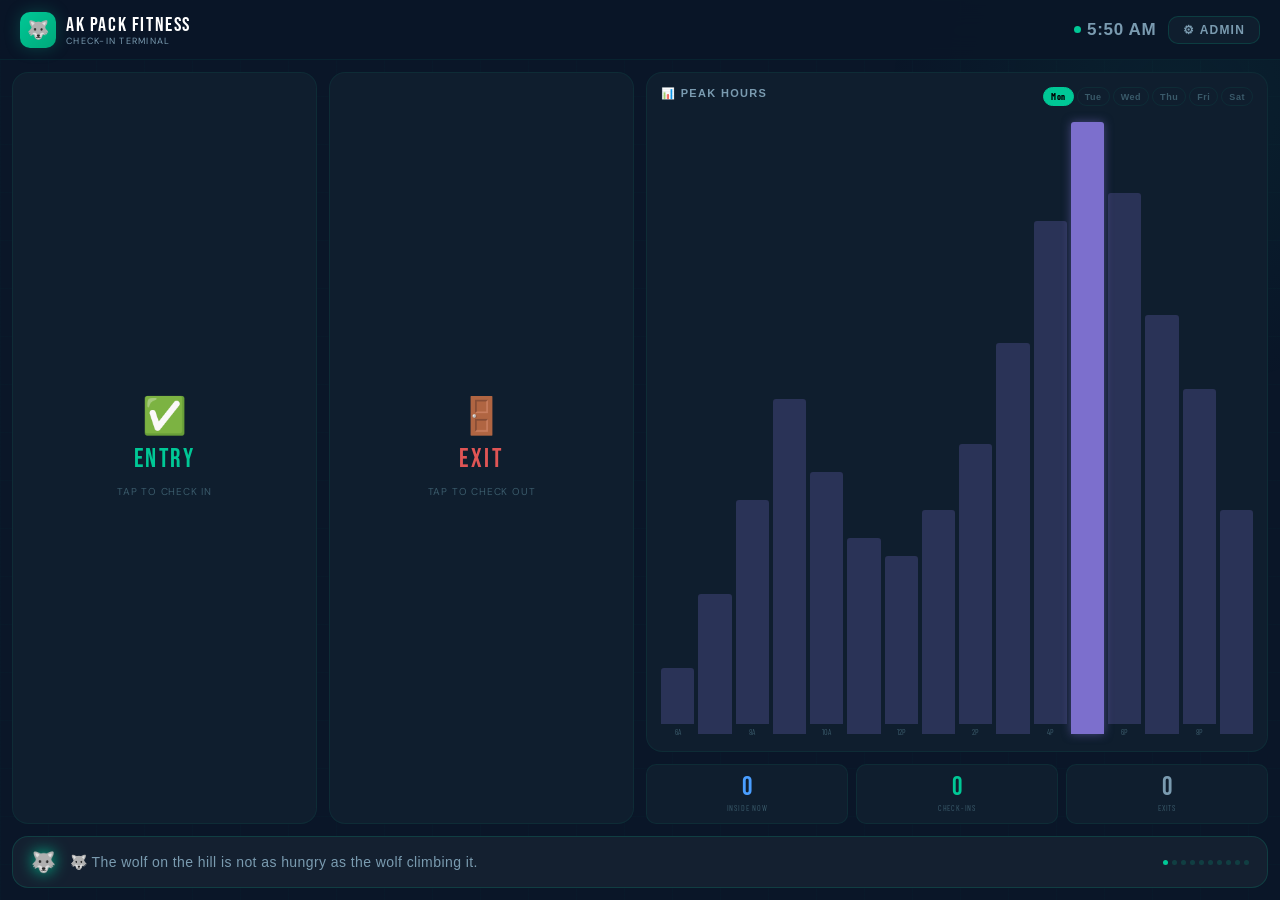
==== commit 08e0a7bb: "Add files via upload" ====
--- a/index.html
+++ b/index.html
@@ -197,7 +197,7 @@
 <div class="toast-container" id="tc"></div>
 
 <script>
-const SHEET_ID = localStorage.getItem('ak_sheet_id')||'';
+const SHEET_ID = localStorage.getItem('ak_sheet_id')||'1Vo8k_hEm6OrJt-Bqf1T8vxcMH4_U9DoXkxsJPt9lKsw';
 
 /* CLOCK */
 function tick(){
--- a/style.css
+++ b/style.css
@@ -0,0 +1,69 @@
+@import url('https://fonts.googleapis.com/css2?family=Bebas+Neue&family=Barlow+Condensed:wght@400;500;600;700&family=DM+Sans:wght@300;400;500;600&display=swap');
+
+:root {
+  --bg:        #0A1628;
+  --bg2:       #0D1F2D;
+  --bg3:       #112233;
+  --card:      #0F1E2E;
+  --card2:     #142030;
+  --accent:    #00C896;
+  --accent2:   #00A87A;
+  --accent-glow: rgba(0,200,150,0.25);
+  --teal-card: linear-gradient(135deg,#0D3A2E,#0F4A38);
+  --purple:    #7C6FCD;
+  --yellow:    #F5C842;
+  --red:       #E05555;
+  --blue:      #4A9EFF;
+  --text:      #FFFFFF;
+  --text2:     #7A9BB0;
+  --text3:     #3A5A6A;
+  --border:    rgba(0,200,150,0.08);
+  --border2:   rgba(0,200,150,0.18);
+  --radius:    16px;
+  --radius-sm: 10px;
+  --sidebar:   64px;
+  --topbar:    60px;
+}
+
+*{margin:0;padding:0;box-sizing:border-box}
+html,body{height:100%;overflow:hidden}
+body{background:var(--bg);color:var(--text);font-family:'DM Sans',sans-serif;font-size:14px}
+
+body::before{
+  content:'';position:fixed;inset:0;
+  background-image:linear-gradient(rgba(0,200,150,0.02) 1px,transparent 1px),linear-gradient(90deg,rgba(0,200,150,0.02) 1px,transparent 1px);
+  background-size:48px 48px;pointer-events:none;z-index:0;
+}
+
+/* Ambient glow top right */
+body::after{
+  content:'';position:fixed;top:-200px;right:-200px;
+  width:600px;height:600px;border-radius:50%;
+  background:radial-gradient(circle,rgba(0,200,150,0.06) 0%,transparent 70%);
+  pointer-events:none;z-index:0;
+}
+
+.card{background:var(--card);border:1px solid var(--border);border-radius:var(--radius);padding:16px;position:relative;overflow:hidden;transition:border-color .2s,box-shadow .2s}
+.card:hover{border-color:var(--border2)}
+.card-title{font-family:'Barlow Condensed',sans-serif;font-size:11px;font-weight:600;letter-spacing:.12em;text-transform:uppercase;color:var(--text2);margin-bottom:6px}
+
+.badge{display:inline-flex;align-items:center;gap:4px;padding:3px 9px;border-radius:20px;font-size:10px;font-weight:600;letter-spacing:.06em;text-transform:uppercase}
+.badge-green{background:rgba(0,200,150,.15);color:var(--accent);border:1px solid rgba(0,200,150,.2)}
+.badge-yellow{background:rgba(245,200,66,.15);color:var(--yellow);border:1px solid rgba(245,200,66,.2)}
+.badge-red{background:rgba(224,85,85,.15);color:var(--red);border:1px solid rgba(224,85,85,.2)}
+.badge-blue{background:rgba(74,158,255,.15);color:var(--blue);border:1px solid rgba(74,158,255,.2)}
+
+::-webkit-scrollbar{width:3px}
+::-webkit-scrollbar-track{background:transparent}
+::-webkit-scrollbar-thumb{background:var(--border2);border-radius:2px}
+
+.toast-container{position:fixed;bottom:20px;right:20px;z-index:9999;display:flex;flex-direction:column;gap:8px}
+.toast{background:var(--card2);border:1px solid var(--border2);border-radius:var(--radius-sm);padding:12px 16px;font-size:13px;animation:toastIn .3s ease;max-width:280px}
+.toast.error{border-color:var(--red);color:var(--red)}
+.toast.success{border-color:var(--accent);color:var(--accent)}
+@keyframes toastIn{from{opacity:0;transform:translateX(16px)}to{opacity:1;transform:translateX(0)}}
+
+.live-dot{width:7px;height:7px;border-radius:50%;background:var(--accent);display:inline-block;animation:livePulse 1.5s infinite}
+@keyframes livePulse{0%,100%{opacity:1;box-shadow:0 0 0 0 rgba(0,200,150,.4)}50%{opacity:.7;box-shadow:0 0 0 5px rgba(0,200,150,0)}}
+
+@media(max-width:600px){body{overflow:auto};:root{--sidebar:0px}}
